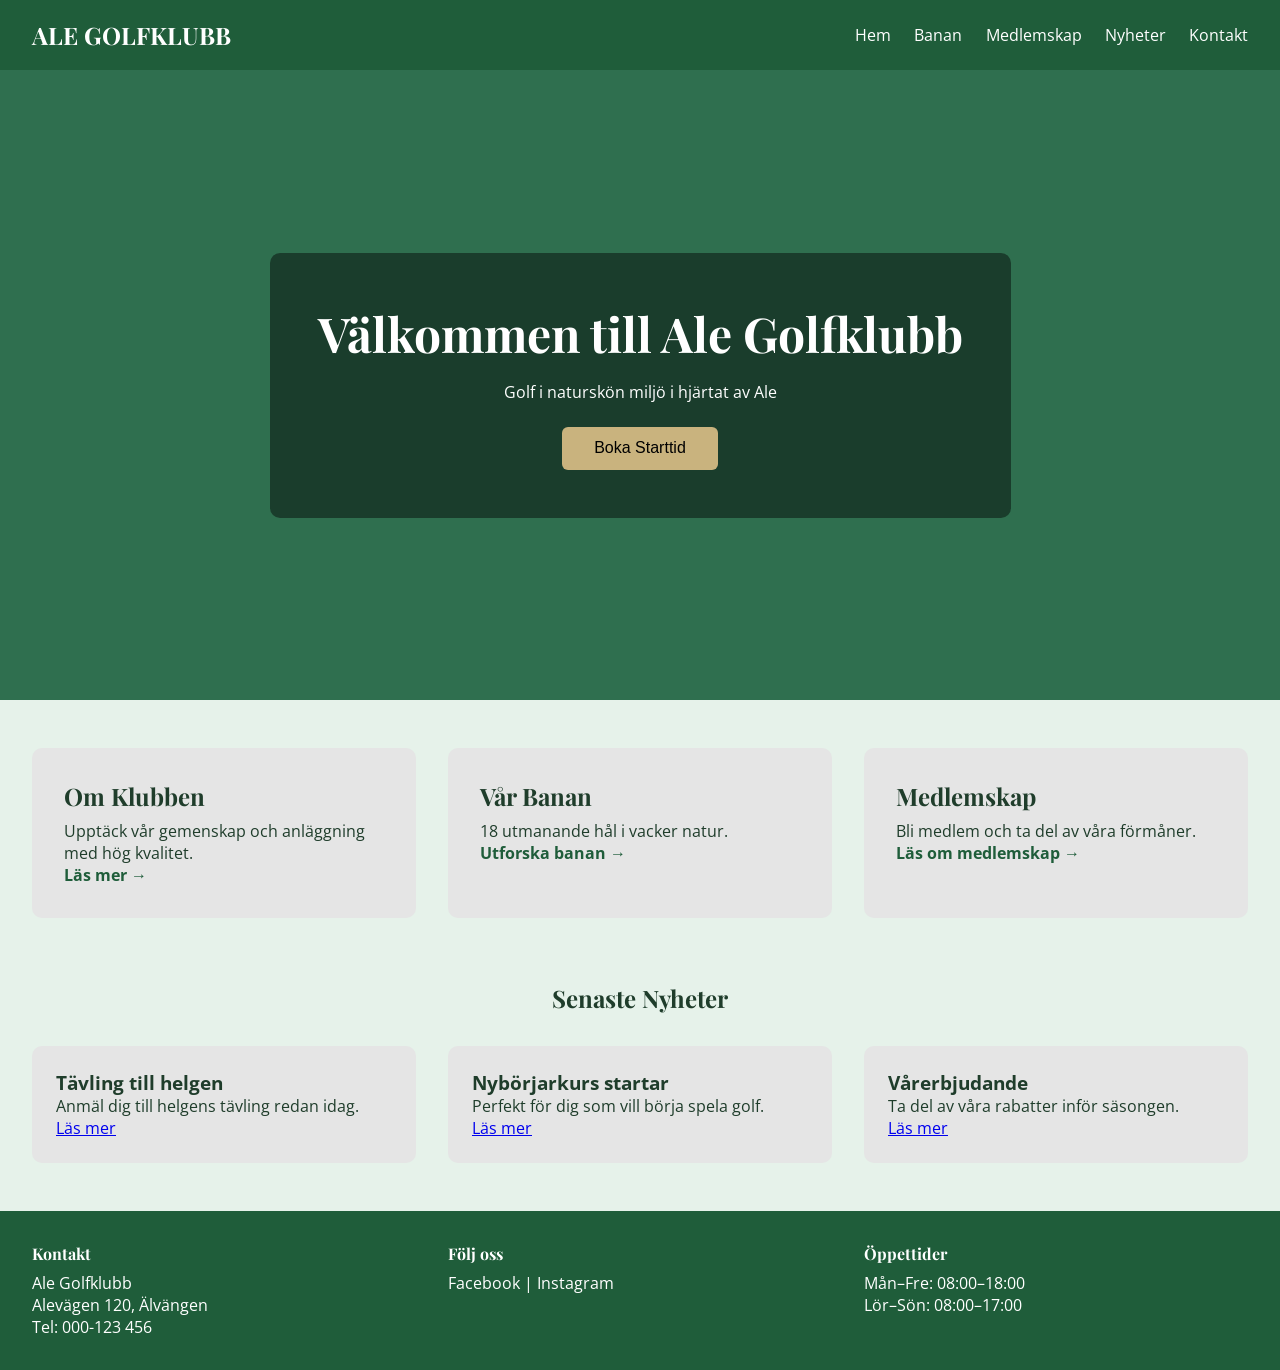
==== index.html @ 71bb1eba "februari 23" ====
<!DOCTYPE html>
<html lang="sv">
<head>
  <meta charset="UTF-8">
  <meta name="viewport" content="width=device-width, initial-scale=1.0">
  <title>Ale Golfklubb</title>

  <link href="https://fonts.googleapis.com/css2?family=Playfair+Display:wght@500;700&family=Open+Sans&display=swap" rel="stylesheet">
  <link rel="stylesheet" href="css/style.css">
</head>
<body>

<header class="header">
  <div class="logo">ALE GOLFKLUBB</div>
  <nav class="nav">
    <a href="#">Hem</a>
    <a href="#">Banan</a>
    <a href="#">Medlemskap</a>
    <a href="#">Nyheter</a>
    <a href="#">Kontakt</a>
  </nav>
</header>

<section class="hero">
  <div class="hero-content">
    <h1>Välkommen till Ale Golfklubb</h1>
    <p>Golf i naturskön miljö i hjärtat av Ale</p>
    <button>Boka Starttid</button>
  </div>
</section>

<main>

  <section class="info-cards">
    <article class="card image-placeholder">
      <h2>Om Klubben</h2>
      <p>Upptäck vår gemenskap och anläggning med hög kvalitet.</p>
      <a href="#">Läs mer →</a>
    </article>

    <article class="card image-placeholder">
      <h2>Vår Banan</h2>
      <p>18 utmanande hål i vacker natur.</p>
      <a href="#">Utforska banan →</a>
    </article>

    <article class="card image-placeholder">
      <h2>Medlemskap</h2>
      <p>Bli medlem och ta del av våra förmåner.</p>
      <a href="#">Läs om medlemskap →</a>
    </article>
  </section>

  <section class="news">
    <h2>Senaste Nyheter</h2>

    <div class="news-grid">
      <article class="news-card image-placeholder">
        <h3>Tävling till helgen</h3>
        <p>Anmäl dig till helgens tävling redan idag.</p>
        <a href="#">Läs mer</a>
      </article>

      <article class="news-card image-placeholder">
        <h3>Nybörjarkurs startar</h3>
        <p>Perfekt för dig som vill börja spela golf.</p>
        <a href="#">Läs mer</a>
      </article>

      <article class="news-card image-placeholder">
        <h3>Vårerbjudande</h3>
        <p>Ta del av våra rabatter inför säsongen.</p>
        <a href="#">Läs mer</a>
      </article>
    </div>
  </section>

</main>

<footer class="footer">
  <div>
    <h4>Kontakt</h4>
    <p>Ale Golfklubb</p>
    <p>Alevägen 120, Älvängen</p>
    <p>Tel: 000-123 456</p>
  </div>

  <div>
    <h4>Följ oss</h4>
    <p>Facebook | Instagram</p>
  </div>

  <div>
    <h4>Öppettider</h4>
    <p>Mån–Fre: 08:00–18:00</p>
    <p>Lör–Sön: 08:00–17:00</p>
  </div>
</footer>

</body>
</html>
---- css/style.css ----
* {
  box-sizing: border-box;
  margin: 0;
  padding: 0;
}

body {
  font-family: 'Open Sans', sans-serif;
  background-color: #e6f2ea;
  color: #1f3d2b;
}

.header {
  background-color: #1f5d3a;
  color: white;
  padding: 1.2rem 2rem;
  display: flex;
  justify-content: space-between;
  align-items: center;
}

.logo {
  font-family: 'Playfair Display', serif;
  font-size: 1.5rem;
  font-weight: 700;
}

.nav a {
  color: white;
  margin-left: 1.2rem;
  text-decoration: none;
}

.nav a:hover {
  color: #c9b37e;
}

.hero {
  background-color: #2f6f4f;
  height: 70vh;
  display: flex;
  align-items: center;
  justify-content: center;
  text-align: center;
}

.hero-content {
  background-color: rgba(0,0,0,0.45);
  padding: 3rem;
  border-radius: 10px;
  color: white;
}

.hero h1 {
  font-family: 'Playfair Display', serif;
  font-size: 3rem;
  margin-bottom: 1rem;
}

.hero button {
  margin-top: 1.5rem;
  padding: 0.8rem 2rem;
  background-color: #c9b37e;
  border: none;
  border-radius: 6px;
  font-size: 1rem;
  cursor: pointer;
}

.hero button:hover {
  background-color: #b39e63;
}

main {
  padding: 3rem 2rem;
}

.info-cards {
  display: grid;
  grid-template-columns: repeat(auto-fit, minmax(250px, 1fr));
  gap: 2rem;
  margin-bottom: 4rem;
}

.card {
  background-color: white;
  padding: 2rem;
  border-radius: 10px;
}

.card h2 {
  font-family: 'Playfair Display', serif;
  margin-bottom: 0.5rem;
}

.card a {
  color: #1f5d3a;
  text-decoration: none;
  font-weight: bold;
}

.news h2 {
  text-align: center;
  font-family: 'Playfair Display', serif;
  margin-bottom: 2rem;
}

.news-grid {
  display: grid;
  grid-template-columns: repeat(auto-fit, minmax(250px, 1fr));
  gap: 2rem;
}

.news-card {
  background-color: white;
  padding: 1.5rem;
  border-radius: 10px;
}

.image-placeholder {
  background-image: linear-gradient(
    rgba(0,0,0,0.1),
    rgba(0,0,0,0.1)
  );
}

.footer {
  background-color: #1f5d3a;
  color: white;
  display: grid;
  grid-template-columns: repeat(auto-fit, minmax(200px, 1fr));
  padding: 2rem;
  gap: 2rem;
}

.footer h4 {
  margin-bottom: 0.5rem;
  font-family: 'Playfair Display', serif;
}
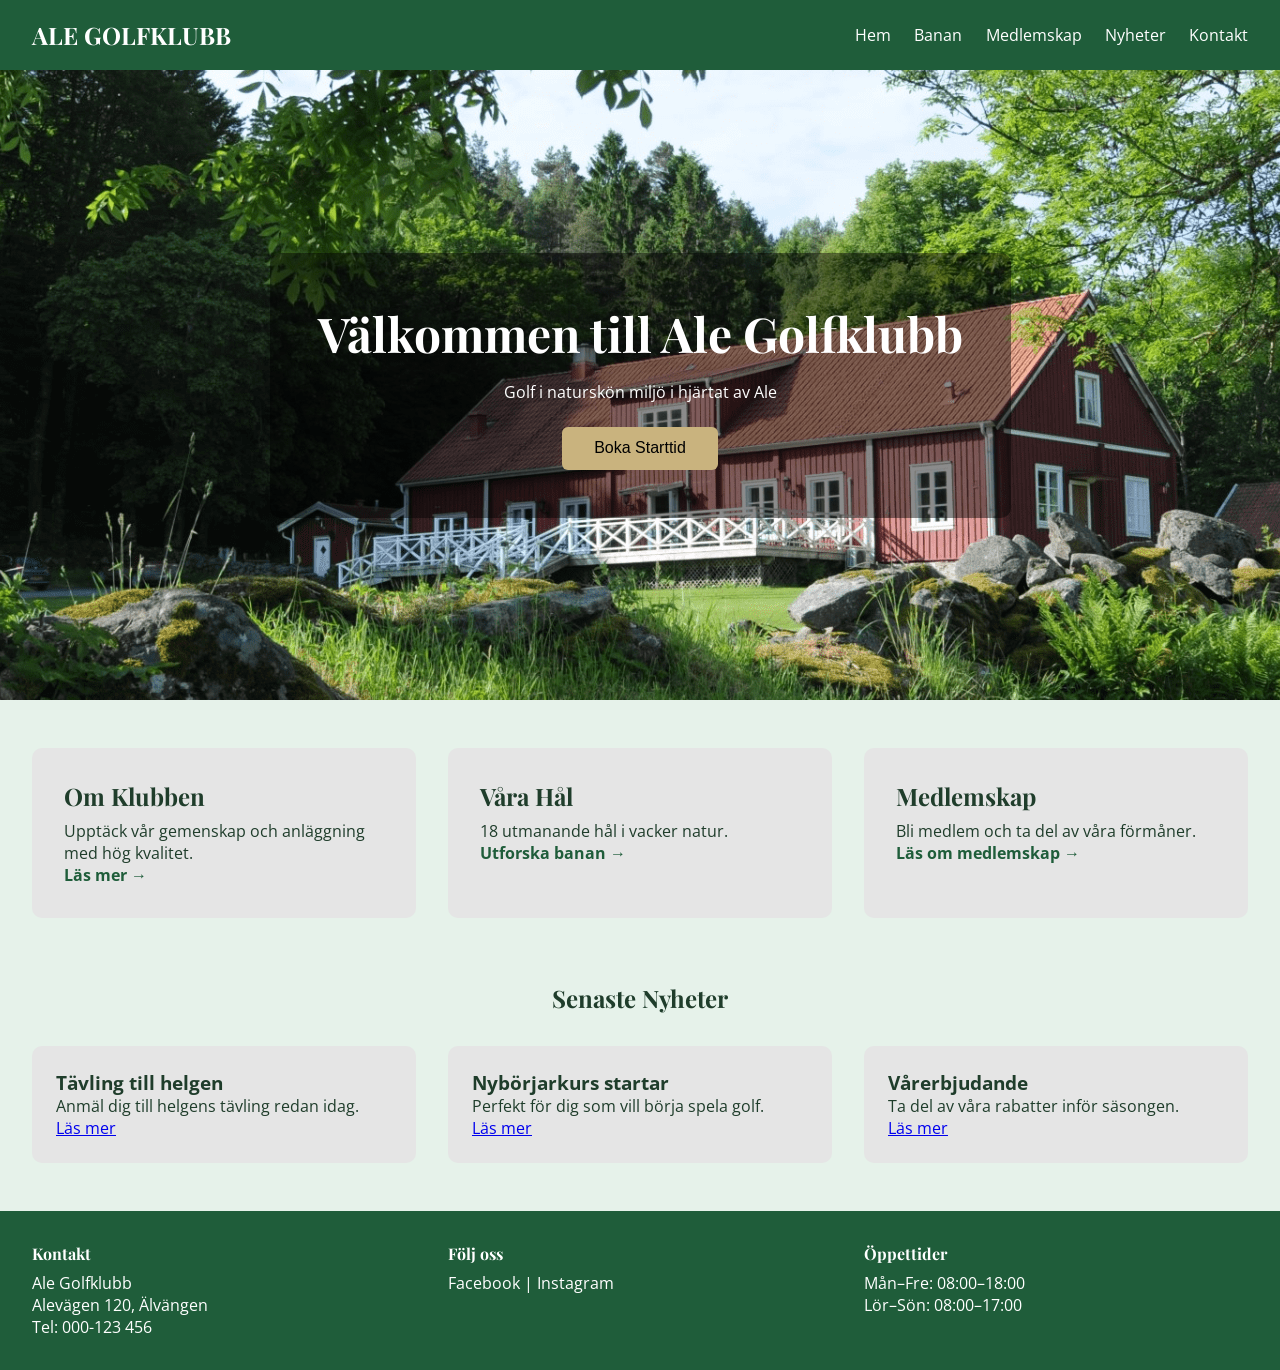
==== commit 76e05c88: "vecka 10 hej emil" ====
--- a/index.html
+++ b/index.html
@@ -39,7 +39,7 @@
     </article>
 
     <article class="card image-placeholder">
-      <h2>Vår Banan</h2>
+      <h2>Våra Hål</h2>
       <p>18 utmanande hål i vacker natur.</p>
       <a href="#">Utforska banan →</a>
     </article>
--- a/css/style.css
+++ b/css/style.css
@@ -36,6 +36,8 @@
 }
 
 .hero {
+  background-image: url("/img/banner-img1.png");
+  background-position: center;
   background-color: #2f6f4f;
   height: 70vh;
   display: flex;
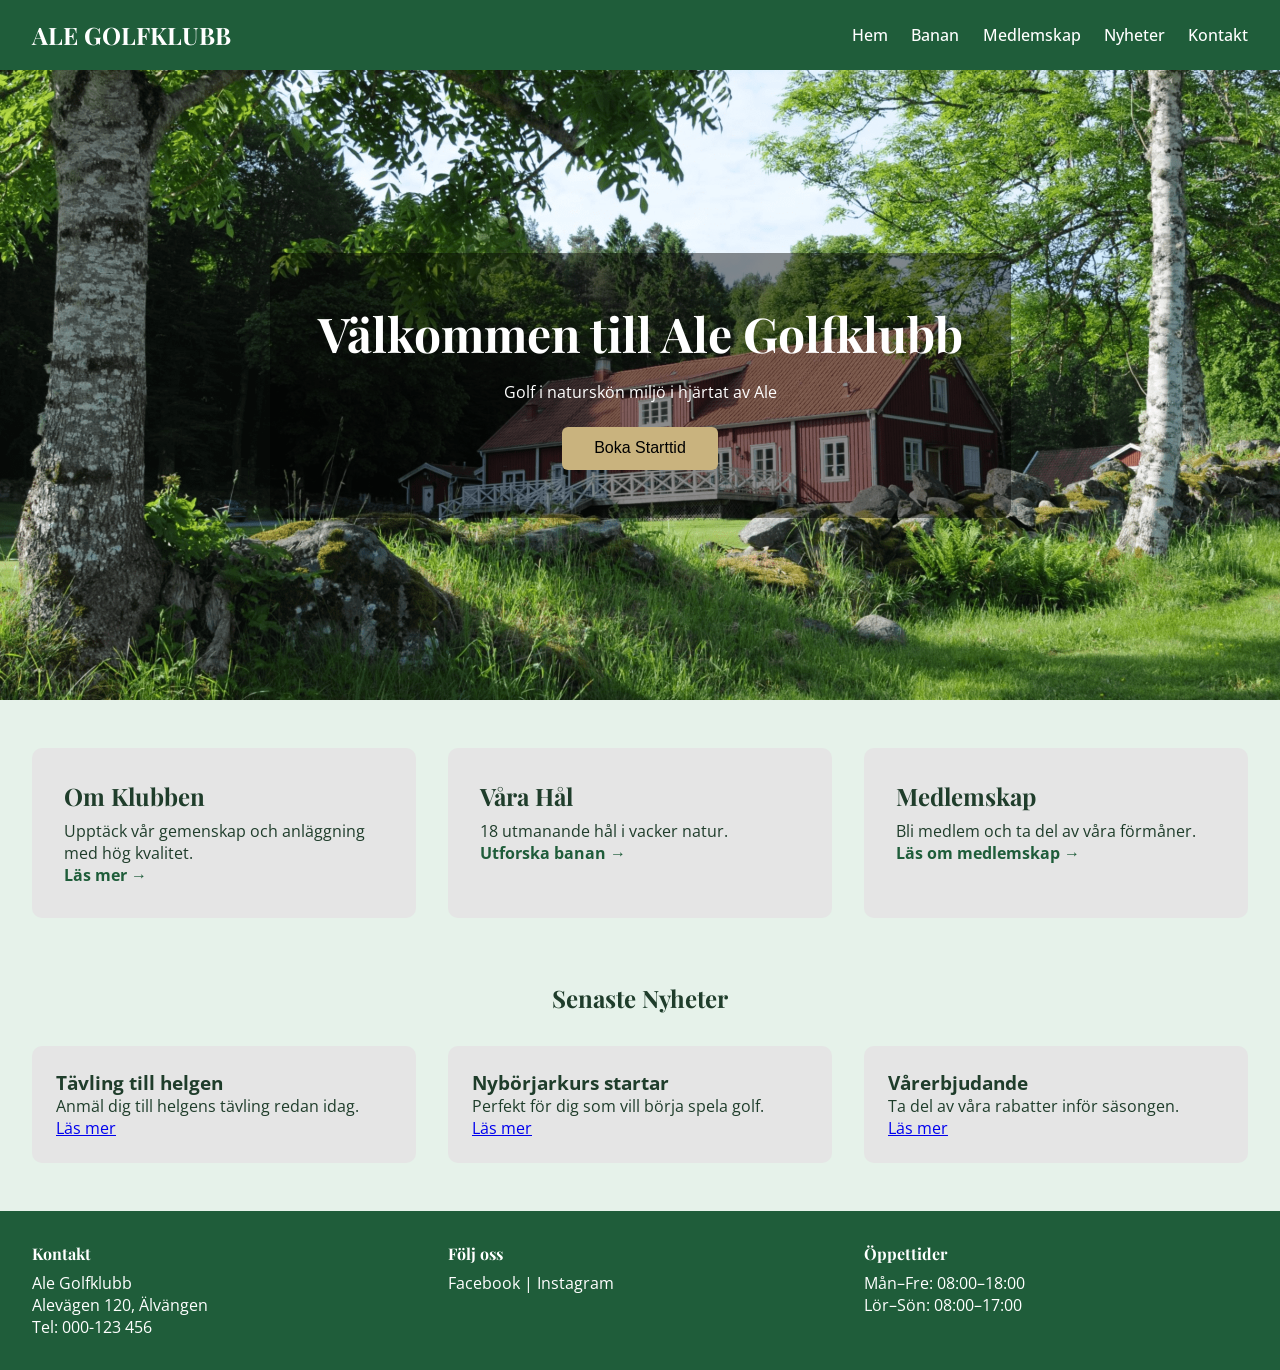
==== commit 260f6d26: "mars 16" ====
--- a/index.html
+++ b/index.html
@@ -15,7 +15,7 @@
   <nav class="nav">
     <a href="#">Hem</a>
     <a href="#">Banan</a>
-    <a href="#">Medlemskap</a>
+    <a href="medlemskap.html">Medlemskap</a>
     <a href="#">Nyheter</a>
     <a href="#">Kontakt</a>
   </nav>
--- a/css/style.css
+++ b/css/style.css
@@ -1,141 +1,300 @@
-* {
-  box-sizing: border-box;
-  margin: 0;
-  padding: 0;
-}
+/* ======================================================
+   INDEX.HTML STYLING
+   ====================================================== */
 
-body {
-  font-family: 'Open Sans', sans-serif;
-  background-color: #e6f2ea;
-  color: #1f3d2b;
-}
-
-.header {
-  background-color: #1f5d3a;
-  color: white;
-  padding: 1.2rem 2rem;
-  display: flex;
-  justify-content: space-between;
-  align-items: center;
-}
-
-.logo {
-  font-family: 'Playfair Display', serif;
-  font-size: 1.5rem;
-  font-weight: 700;
-}
-
-.nav a {
-  color: white;
-  margin-left: 1.2rem;
-  text-decoration: none;
-}
-
-.nav a:hover {
-  color: #c9b37e;
-}
-
-.hero {
-  background-image: url("/img/banner-img1.png");
-  background-position: center;
-  background-color: #2f6f4f;
-  height: 70vh;
-  display: flex;
-  align-items: center;
-  justify-content: center;
-  text-align: center;
-}
-
-.hero-content {
-  background-color: rgba(0,0,0,0.45);
-  padding: 3rem;
-  border-radius: 10px;
-  color: white;
-}
-
-.hero h1 {
-  font-family: 'Playfair Display', serif;
-  font-size: 3rem;
-  margin-bottom: 1rem;
-}
-
-.hero button {
-  margin-top: 1.5rem;
-  padding: 0.8rem 2rem;
-  background-color: #c9b37e;
-  border: none;
-  border-radius: 6px;
-  font-size: 1rem;
-  cursor: pointer;
-}
-
-.hero button:hover {
-  background-color: #b39e63;
-}
-
-main {
-  padding: 3rem 2rem;
-}
-
-.info-cards {
-  display: grid;
-  grid-template-columns: repeat(auto-fit, minmax(250px, 1fr));
-  gap: 2rem;
-  margin-bottom: 4rem;
-}
-
-.card {
-  background-color: white;
-  padding: 2rem;
-  border-radius: 10px;
-}
-
-.card h2 {
-  font-family: 'Playfair Display', serif;
-  margin-bottom: 0.5rem;
-}
-
-.card a {
-  color: #1f5d3a;
-  text-decoration: none;
-  font-weight: bold;
-}
-
-.news h2 {
-  text-align: center;
-  font-family: 'Playfair Display', serif;
-  margin-bottom: 2rem;
-}
-
-.news-grid {
-  display: grid;
-  grid-template-columns: repeat(auto-fit, minmax(250px, 1fr));
-  gap: 2rem;
-}
-
-.news-card {
-  background-color: white;
-  padding: 1.5rem;
-  border-radius: 10px;
-}
-
-.image-placeholder {
-  background-image: linear-gradient(
-    rgba(0,0,0,0.1),
-    rgba(0,0,0,0.1)
-  );
-}
-
-.footer {
-  background-color: #1f5d3a;
-  color: white;
-  display: grid;
-  grid-template-columns: repeat(auto-fit, minmax(200px, 1fr));
-  padding: 2rem;
-  gap: 2rem;
-}
-
-.footer h4 {
-  margin-bottom: 0.5rem;
-  font-family: 'Playfair Display', serif;
-}+   * {
+    box-sizing: border-box;
+    margin: 0;
+    padding: 0;
+  }
+  
+  body {
+    font-family: 'Open Sans', sans-serif;
+    background-color: #e6f2ea;
+    color: #1f3d2b;
+  }
+  
+  /* HEADER & NAV */
+  .header {
+    background-color: #1f5d3a;
+    color: white;
+    padding: 1.2rem 2rem;
+    display: flex;
+    justify-content: space-between;
+    align-items: center;
+  }
+  
+  .logo {
+    font-family: 'Playfair Display', serif;
+    font-size: 1.5rem;
+    font-weight: 700;
+  }
+  
+  .nav a {
+    color: white;
+    margin-left: 1.2rem;
+    text-decoration: none;
+    font-weight: 500;
+  }
+  
+  .nav a:hover {
+    color: #c9b37e;
+  }
+  
+  /* HERO */
+  .hero {
+    background-image: url("/img/banner-img1.png");
+    background-position: center;
+    background-size: cover;
+    background-color: #2f6f4f;
+    height: 70vh;
+    display: flex;
+    align-items: center;
+    justify-content: center;
+    text-align: center;
+  }
+  
+  .hero-content {
+    background-color: rgba(0,0,0,0.45);
+    padding: 3rem;
+    border-radius: 10px;
+    color: white;
+  }
+  
+  .hero-content h1 {
+    font-family: 'Playfair Display', serif;
+    font-size: 3rem;
+    margin-bottom: 1rem;
+  }
+  
+  .hero-content button {
+    margin-top: 1.5rem;
+    padding: 0.8rem 2rem;
+    background-color: #c9b37e;
+    border: none;
+    border-radius: 6px;
+    font-size: 1rem;
+    cursor: pointer;
+  }
+  
+  .hero-content button:hover {
+    background-color: #b39e63;
+  }
+  
+  /* MAIN CONTENT */
+  main {
+    padding: 3rem 2rem;
+  }
+  
+  .info-cards {
+    display: grid;
+    grid-template-columns: repeat(auto-fit, minmax(250px, 1fr));
+    gap: 2rem;
+    margin-bottom: 4rem;
+  }
+  
+  .card {
+    background-color: white;
+    padding: 2rem;
+    border-radius: 10px;
+  }
+  
+  .card h2 {
+    font-family: 'Playfair Display', serif;
+    margin-bottom: 0.5rem;
+  }
+  
+  .card a {
+    color: #1f5d3a;
+    text-decoration: none;
+    font-weight: bold;
+  }
+  
+  /* NEWS */
+  .news h2 {
+    text-align: center;
+    font-family: 'Playfair Display', serif;
+    margin-bottom: 2rem;
+  }
+  
+  .news-grid {
+    display: grid;
+    grid-template-columns: repeat(auto-fit, minmax(250px, 1fr));
+    gap: 2rem;
+  }
+  
+  .news-card {
+    background-color: white;
+    padding: 1.5rem;
+    border-radius: 10px;
+  }
+  
+  .image-placeholder {
+    background-image: linear-gradient(
+      rgba(0,0,0,0.1),
+      rgba(0,0,0,0.1)
+    );
+  }
+  
+  /* FOOTER */
+  .footer {
+    background-color: #1f5d3a;
+    color: white;
+    display: grid;
+    grid-template-columns: repeat(auto-fit, minmax(200px, 1fr));
+    padding: 2rem;
+    gap: 2rem;
+  }
+  
+  .footer h4 {
+    margin-bottom: 0.5rem;
+    font-family: 'Playfair Display', serif;
+  }
+  
+  /* ======================================================
+     MEDLEMSKAP.HTML STYLING
+     ====================================================== */
+  
+  /* Hero på medlemskap */
+  .membership-hero {
+    background-image: url("/img/banner-img1.png");
+    background-position: center;
+    background-size: cover;
+    background-color: #2f6f4f;
+    height: 60vh;
+    display: flex;
+    align-items: center;
+    justify-content: center;
+    text-align: center;
+  }
+  
+  .membership-hero .hero-text {
+    background-color: rgba(0,0,0,0.45);
+    padding: 2rem;
+    border-radius: 10px;
+    max-width: 600px;
+    margin: auto;
+    color: white;
+  }
+  
+  .membership-hero h1 {
+    font-family: 'Playfair Display', serif;
+    font-size: 2.5rem;
+  }
+  
+  .membership-hero button {
+    margin-top: 1rem;
+    padding: 0.8rem 2rem;
+    background-color: #c9b37e;
+    border: none;
+    border-radius: 6px;
+    cursor: pointer;
+  }
+  
+  .membership-hero button:hover {
+    background-color: #b39e63;
+  }
+  
+  /* Membership cards */
+  .membership-main {
+    display: grid;
+    grid-template-columns: repeat(auto-fit, minmax(250px, 1fr));
+    gap: 2rem;
+    padding: 3rem 2rem;
+  }
+  
+  .membership-main .card img {
+    width: 100%;
+    border-radius: 8px;
+    margin-bottom: 1rem;
+  }
+  
+  .membership-main .card h2 {
+    margin-bottom: 0.5rem;
+  }
+  
+  .membership-main .card .price {
+    font-weight: bold;
+    color: #1f5d3a;
+    margin: 1rem 0;
+  }
+  
+  .membership-main .card button {
+    margin-top: 1rem;
+    padding: 0.7rem 1.5rem;
+    background-color: #1f5d3a;
+    color: white;
+    border: none;
+    border-radius: 6px;
+    cursor: pointer;
+  }
+  
+  .membership-main .card button:hover {
+    background-color: #2f6f4f;
+  }
+  
+  /* Benefits section */
+  .membership-benefits {
+    display: grid;
+    grid-template-columns: repeat(auto-fit, minmax(220px,1fr));
+    gap: 2rem;
+    padding: 3rem 2rem;
+    text-align: center;
+  }
+  
+  .membership-benefits .benefit {
+    background-color: white;
+    padding: 2rem;
+    border-radius: 10px;
+  }
+  
+  .membership-benefits h3 {
+    font-family: 'Playfair Display', serif;
+    margin-bottom: 0.5rem;
+  }
+  
+  /* CTA section */
+  .membership-cta {
+    text-align: center;
+    padding: 3rem 2rem;
+    background-color: #2f6f4f;
+    color: white;
+  }
+  
+  .membership-cta h2 {
+    font-family: 'Playfair Display', serif;
+    margin-bottom: 1rem;
+  }
+  
+  .membership-cta button {
+    margin-top: 1rem;
+    padding: 0.8rem 2rem;
+    background-color: #c9b37e;
+    border: none;
+    border-radius: 6px;
+    cursor: pointer;
+  }
+  
+  .membership-cta button:hover {
+    background-color: #b39e63;
+  }
+  
+  /* ======================================================
+     RESPONSIV DESIGN
+     ====================================================== */
+  
+  @media (max-width:768px) {
+    nav {
+      flex-direction: column;
+      gap: 10px;
+    }
+  
+    main, .membership-main {
+      flex-direction: column;
+      align-items: center;
+    }
+  
+    .card {
+      width: 90%;
+    }
+  }
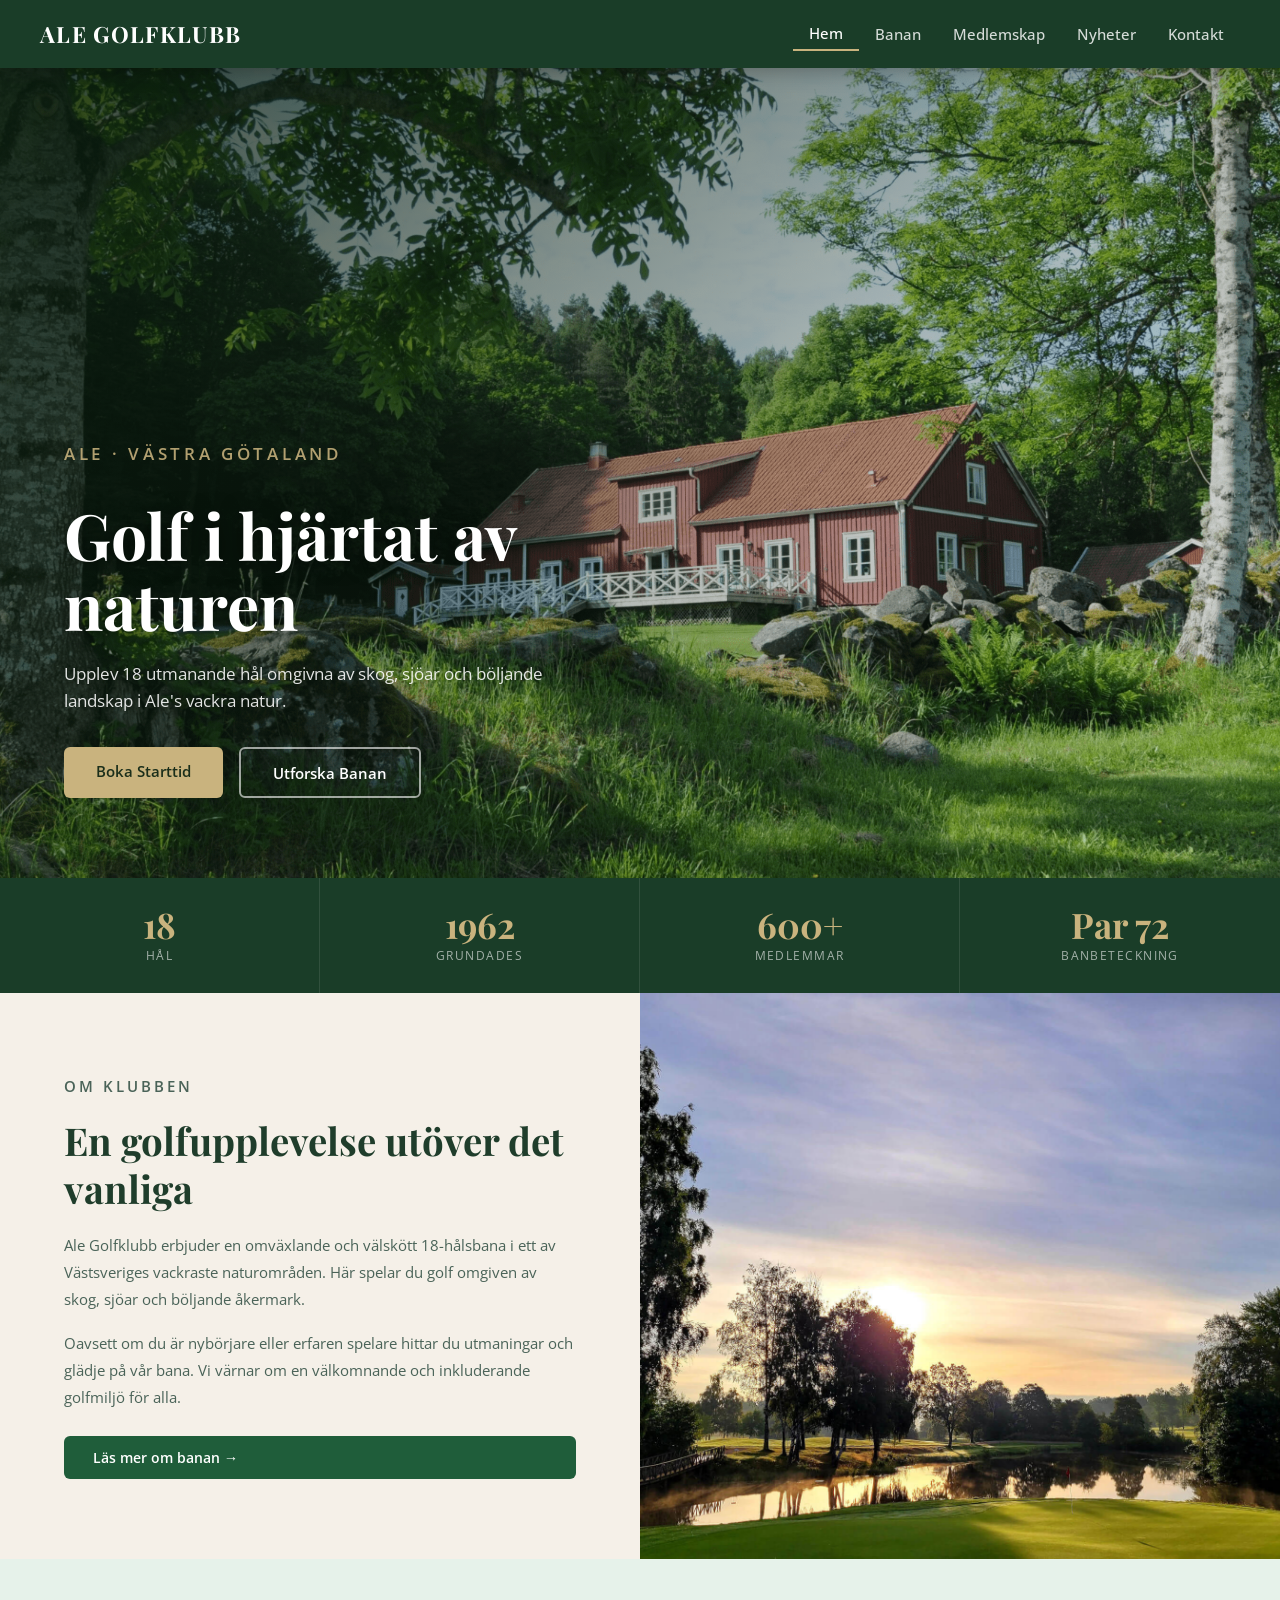
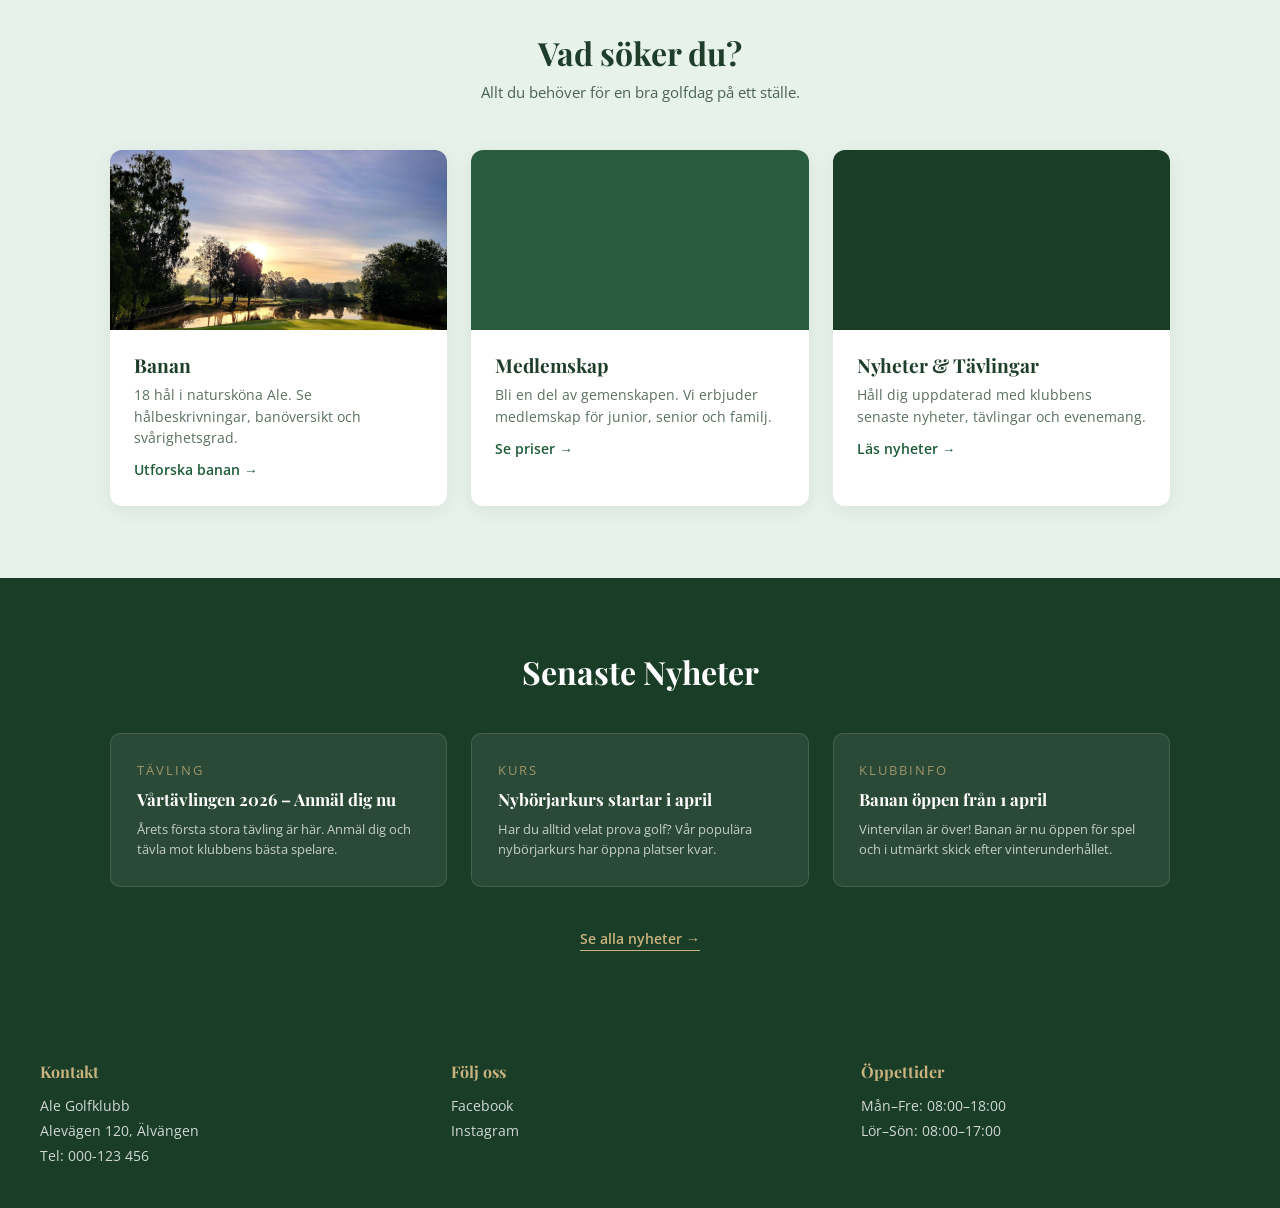
==== commit 4f6b2d61: "mmm" ====
--- a/index.html
+++ b/index.html
@@ -4,96 +4,146 @@
   <meta charset="UTF-8">
   <meta name="viewport" content="width=device-width, initial-scale=1.0">
   <title>Ale Golfklubb</title>
-
-  <link href="https://fonts.googleapis.com/css2?family=Playfair+Display:wght@500;700&family=Open+Sans&display=swap" rel="stylesheet">
+  <link href="https://fonts.googleapis.com/css2?family=Playfair+Display:ital,wght@0,400;0,700;1,400&family=Open+Sans:wght@400;500;600&display=swap" rel="stylesheet">
   <link rel="stylesheet" href="css/style.css">
 </head>
 <body>
 
+<!-- HEADER -->
 <header class="header">
   <div class="logo">ALE GOLFKLUBB</div>
   <nav class="nav">
-    <a href="#">Hem</a>
-    <a href="#">Banan</a>
+    <a href="index.html" class="active">Hem</a>
+    <a href="banor.html">Banan</a>
     <a href="medlemskap.html">Medlemskap</a>
-    <a href="#">Nyheter</a>
+    <a href="nyheter.html">Nyheter</a>
     <a href="#">Kontakt</a>
   </nav>
 </header>
 
-<section class="hero">
-  <div class="hero-content">
-    <h1>Välkommen till Ale Golfklubb</h1>
-    <p>Golf i naturskön miljö i hjärtat av Ale</p>
-    <button>Boka Starttid</button>
+<!-- HERO — bottom-left aligned, diagonal gradient -->
+<section class="home-hero">
+  <div class="home-hero-content">
+    <p class="home-hero-eyebrow">Ale · Västra Götaland</p>
+    <h1>Golf i hjärtat av naturen</h1>
+    <p>Upplev 18 utmanande hål omgivna av skog, sjöar och böljande landskap i Ale's vackra natur.</p>
+    <div class="home-hero-btns">
+      <a href="#" class="btn-primary">Boka Starttid</a>
+      <a href="banor.html" class="btn-outline">Utforska Banan</a>
+    </div>
   </div>
 </section>
 
-<main>
+<!-- STATS BAR -->
+<div class="home-stats">
+  <div class="stat-item">
+    <div class="stat-number">18</div>
+    <div class="stat-label">Hål</div>
+  </div>
+  <div class="stat-item">
+    <div class="stat-number">1962</div>
+    <div class="stat-label">Grundades</div>
+  </div>
+  <div class="stat-item">
+    <div class="stat-number">600+</div>
+    <div class="stat-label">Medlemmar</div>
+  </div>
+  <div class="stat-item">
+    <div class="stat-number">Par 72</div>
+    <div class="stat-label">Banbeteckning</div>
+  </div>
+</div>
 
-  <section class="info-cards">
-    <article class="card image-placeholder">
-      <h2>Om Klubben</h2>
-      <p>Upptäck vår gemenskap och anläggning med hög kvalitet.</p>
-      <a href="#">Läs mer →</a>
-    </article>
+<!-- INTRO SPLIT — text left, image right -->
+<section class="home-intro">
+  <div class="home-intro-text">
+    <p class="section-eyebrow">Om Klubben</p>
+    <h2>En golfupplevelse utöver det vanliga</h2>
+    <p>Ale Golfklubb erbjuder en omväxlande och välskött 18-hålsbana i ett av Västsveriges vackraste naturområden. Här spelar du golf omgiven av skog, sjöar och böljande åkermark.</p>
+    <p>Oavsett om du är nybörjare eller erfaren spelare hittar du utmaningar och glädje på vår bana. Vi värnar om en välkomnande och inkluderande golfmiljö för alla.</p>
+    <a href="banor.html" class="btn-green">Läs mer om banan →</a>
+  </div>
+  <div class="home-intro-image"></div>
+</section>
 
-    <article class="card image-placeholder">
-      <h2>Våra Hål</h2>
-      <p>18 utmanande hål i vacker natur.</p>
-      <a href="#">Utforska banan →</a>
-    </article>
+<!-- QUICK LINKS -->
+<section class="home-quicklinks">
+  <h2>Vad söker du?</h2>
+  <p class="section-sub">Allt du behöver för en bra golfdag på ett ställe.</p>
 
-    <article class="card image-placeholder">
-      <h2>Medlemskap</h2>
-      <p>Bli medlem och ta del av våra förmåner.</p>
-      <a href="#">Läs om medlemskap →</a>
-    </article>
-  </section>
+  <div class="quicklinks-grid">
+    <a href="banor.html" class="quicklink-card">
+      <div class="quicklink-img" style="background-image: url('/img/Lysegardens_GK_1.jpg');"></div>
+      <div class="quicklink-body">
+        <h3>Banan</h3>
+        <p>18 hål i natursköna Ale. Se hålbeskrivningar, banöversikt och svårighetsgrad.</p>
+        <span class="quicklink-arrow">Utforska banan →</span>
+      </div>
+    </a>
 
-  <section class="news">
-    <h2>Senaste Nyheter</h2>
+    <a href="medlemskap.html" class="quicklink-card">
+      <div class="quicklink-img" style="background-color: #2a5c3f;"></div>
+      <div class="quicklink-body">
+        <h3>Medlemskap</h3>
+        <p>Bli en del av gemenskapen. Vi erbjuder medlemskap för junior, senior och familj.</p>
+        <span class="quicklink-arrow">Se priser →</span>
+      </div>
+    </a>
 
-    <div class="news-grid">
-      <article class="news-card image-placeholder">
-        <h3>Tävling till helgen</h3>
-        <p>Anmäl dig till helgens tävling redan idag.</p>
-        <a href="#">Läs mer</a>
-      </article>
+    <a href="nyheter.html" class="quicklink-card">
+      <div class="quicklink-img" style="background-color: #1a3d28;"></div>
+      <div class="quicklink-body">
+        <h3>Nyheter & Tävlingar</h3>
+        <p>Håll dig uppdaterad med klubbens senaste nyheter, tävlingar och evenemang.</p>
+        <span class="quicklink-arrow">Läs nyheter →</span>
+      </div>
+    </a>
+  </div>
+</section>
 
-      <article class="news-card image-placeholder">
-        <h3>Nybörjarkurs startar</h3>
-        <p>Perfekt för dig som vill börja spela golf.</p>
-        <a href="#">Läs mer</a>
-      </article>
+<!-- NEWS STRIP -->
+<section class="home-news-strip">
+  <h2>Senaste Nyheter</h2>
 
-      <article class="news-card image-placeholder">
-        <h3>Vårerbjudande</h3>
-        <p>Ta del av våra rabatter inför säsongen.</p>
-        <a href="#">Läs mer</a>
-      </article>
+  <div class="news-strip-grid">
+    <div class="news-strip-card">
+      <p class="news-strip-tag">Tävling</p>
+      <h3>Vårtävlingen 2026 – Anmäl dig nu</h3>
+      <p>Årets första stora tävling är här. Anmäl dig och tävla mot klubbens bästa spelare.</p>
     </div>
-  </section>
+    <div class="news-strip-card">
+      <p class="news-strip-tag">Kurs</p>
+      <h3>Nybörjarkurs startar i april</h3>
+      <p>Har du alltid velat prova golf? Vår populära nybörjarkurs har öppna platser kvar.</p>
+    </div>
+    <div class="news-strip-card">
+      <p class="news-strip-tag">Klubbinfo</p>
+      <h3>Banan öppen från 1 april</h3>
+      <p>Vintervilan är över! Banan är nu öppen för spel och i utmärkt skick efter vinterunderhållet.</p>
+    </div>
+  </div>
 
-</main>
+  <div class="center-link">
+    <a href="nyheter.html">Se alla nyheter →</a>
+  </div>
+</section>
 
+<!-- FOOTER -->
 <footer class="footer">
   <div>
     <h4>Kontakt</h4>
-    <p>Ale Golfklubb</p>
-    <p>Alevägen 120, Älvängen</p>
-    <p>Tel: 000-123 456</p>
+    <p>Ale Golfklubb<br>
+       Alevägen 120, Älvängen<br>
+       Tel: 000-123 456</p>
   </div>
-
   <div>
     <h4>Följ oss</h4>
-    <p>Facebook | Instagram</p>
+    <p>Facebook<br>Instagram</p>
   </div>
-
   <div>
     <h4>Öppettider</h4>
-    <p>Mån–Fre: 08:00–18:00</p>
-    <p>Lör–Sön: 08:00–17:00</p>
+    <p>Mån–Fre: 08:00–18:00<br>
+       Lör–Sön: 08:00–17:00</p>
   </div>
 </footer>
 
--- a/css/style.css
+++ b/css/style.css
@@ -1,300 +1,1253 @@
-/* ======================================================
-   INDEX.HTML STYLING
-   ====================================================== */
+/* ============================================================
+   GLOBALT / DELADE STILAR
+   ============================================================ */
 
-   * {
-    box-sizing: border-box;
-    margin: 0;
-    padding: 0;
-  }
-  
-  body {
-    font-family: 'Open Sans', sans-serif;
-    background-color: #e6f2ea;
-    color: #1f3d2b;
-  }
-  
-  /* HEADER & NAV */
-  .header {
-    background-color: #1f5d3a;
-    color: white;
-    padding: 1.2rem 2rem;
-    display: flex;
-    justify-content: space-between;
-    align-items: center;
-  }
-  
-  .logo {
-    font-family: 'Playfair Display', serif;
-    font-size: 1.5rem;
-    font-weight: 700;
-  }
-  
-  .nav a {
-    color: white;
-    margin-left: 1.2rem;
-    text-decoration: none;
-    font-weight: 500;
-  }
-  
-  .nav a:hover {
-    color: #c9b37e;
-  }
-  
-  /* HERO */
-  .hero {
-    background-image: url("/img/banner-img1.png");
-    background-position: center;
-    background-size: cover;
-    background-color: #2f6f4f;
-    height: 70vh;
-    display: flex;
-    align-items: center;
-    justify-content: center;
-    text-align: center;
-  }
-  
-  .hero-content {
-    background-color: rgba(0,0,0,0.45);
-    padding: 3rem;
-    border-radius: 10px;
-    color: white;
-  }
-  
-  .hero-content h1 {
-    font-family: 'Playfair Display', serif;
-    font-size: 3rem;
-    margin-bottom: 1rem;
-  }
-  
-  .hero-content button {
-    margin-top: 1.5rem;
-    padding: 0.8rem 2rem;
-    background-color: #c9b37e;
-    border: none;
-    border-radius: 6px;
-    font-size: 1rem;
-    cursor: pointer;
-  }
-  
-  .hero-content button:hover {
-    background-color: #b39e63;
-  }
-  
-  /* MAIN CONTENT */
-  main {
-    padding: 3rem 2rem;
-  }
-  
-  .info-cards {
-    display: grid;
-    grid-template-columns: repeat(auto-fit, minmax(250px, 1fr));
-    gap: 2rem;
-    margin-bottom: 4rem;
-  }
-  
-  .card {
-    background-color: white;
-    padding: 2rem;
-    border-radius: 10px;
-  }
-  
-  .card h2 {
-    font-family: 'Playfair Display', serif;
-    margin-bottom: 0.5rem;
-  }
-  
-  .card a {
-    color: #1f5d3a;
-    text-decoration: none;
-    font-weight: bold;
-  }
-  
-  /* NEWS */
-  .news h2 {
-    text-align: center;
-    font-family: 'Playfair Display', serif;
-    margin-bottom: 2rem;
-  }
-  
-  .news-grid {
-    display: grid;
-    grid-template-columns: repeat(auto-fit, minmax(250px, 1fr));
-    gap: 2rem;
-  }
-  
-  .news-card {
-    background-color: white;
-    padding: 1.5rem;
-    border-radius: 10px;
-  }
-  
-  .image-placeholder {
-    background-image: linear-gradient(
-      rgba(0,0,0,0.1),
-      rgba(0,0,0,0.1)
-    );
-  }
-  
-  /* FOOTER */
-  .footer {
-    background-color: #1f5d3a;
-    color: white;
-    display: grid;
-    grid-template-columns: repeat(auto-fit, minmax(200px, 1fr));
-    padding: 2rem;
-    gap: 2rem;
-  }
-  
-  .footer h4 {
-    margin-bottom: 0.5rem;
-    font-family: 'Playfair Display', serif;
-  }
-  
-  /* ======================================================
-     MEDLEMSKAP.HTML STYLING
-     ====================================================== */
-  
-  /* Hero på medlemskap */
-  .membership-hero {
-    background-image: url("/img/banner-img1.png");
-    background-position: center;
-    background-size: cover;
-    background-color: #2f6f4f;
-    height: 60vh;
-    display: flex;
-    align-items: center;
-    justify-content: center;
-    text-align: center;
-  }
-  
-  .membership-hero .hero-text {
-    background-color: rgba(0,0,0,0.45);
-    padding: 2rem;
-    border-radius: 10px;
-    max-width: 600px;
-    margin: auto;
-    color: white;
-  }
-  
-  .membership-hero h1 {
-    font-family: 'Playfair Display', serif;
-    font-size: 2.5rem;
-  }
-  
-  .membership-hero button {
-    margin-top: 1rem;
-    padding: 0.8rem 2rem;
-    background-color: #c9b37e;
-    border: none;
-    border-radius: 6px;
-    cursor: pointer;
-  }
-  
-  .membership-hero button:hover {
-    background-color: #b39e63;
-  }
-  
-  /* Membership cards */
-  .membership-main {
-    display: grid;
-    grid-template-columns: repeat(auto-fit, minmax(250px, 1fr));
-    gap: 2rem;
-    padding: 3rem 2rem;
-  }
-  
-  .membership-main .card img {
-    width: 100%;
-    border-radius: 8px;
-    margin-bottom: 1rem;
-  }
-  
-  .membership-main .card h2 {
-    margin-bottom: 0.5rem;
-  }
-  
-  .membership-main .card .price {
-    font-weight: bold;
-    color: #1f5d3a;
-    margin: 1rem 0;
-  }
-  
-  .membership-main .card button {
-    margin-top: 1rem;
-    padding: 0.7rem 1.5rem;
-    background-color: #1f5d3a;
-    color: white;
-    border: none;
-    border-radius: 6px;
-    cursor: pointer;
-  }
-  
-  .membership-main .card button:hover {
-    background-color: #2f6f4f;
-  }
-  
-  /* Benefits section */
-  .membership-benefits {
-    display: grid;
-    grid-template-columns: repeat(auto-fit, minmax(220px,1fr));
-    gap: 2rem;
-    padding: 3rem 2rem;
-    text-align: center;
-  }
-  
-  .membership-benefits .benefit {
-    background-color: white;
-    padding: 2rem;
-    border-radius: 10px;
-  }
-  
-  .membership-benefits h3 {
-    font-family: 'Playfair Display', serif;
-    margin-bottom: 0.5rem;
-  }
-  
-  /* CTA section */
-  .membership-cta {
-    text-align: center;
-    padding: 3rem 2rem;
-    background-color: #2f6f4f;
-    color: white;
-  }
-  
-  .membership-cta h2 {
-    font-family: 'Playfair Display', serif;
-    margin-bottom: 1rem;
-  }
-  
-  .membership-cta button {
-    margin-top: 1rem;
-    padding: 0.8rem 2rem;
-    background-color: #c9b37e;
-    border: none;
-    border-radius: 6px;
-    cursor: pointer;
-  }
-  
-  .membership-cta button:hover {
-    background-color: #b39e63;
-  }
-  
-  /* ======================================================
-     RESPONSIV DESIGN
-     ====================================================== */
-  
-  @media (max-width:768px) {
-    nav {
-      flex-direction: column;
-      gap: 10px;
-    }
-  
-    main, .membership-main {
-      flex-direction: column;
-      align-items: center;
-    }
-  
-    .card {
-      width: 90%;
-    }
-  }+   @import url('https://fonts.googleapis.com/css2?family=Playfair+Display:ital,wght@0,400;0,700;1,400&family=Open+Sans:wght@400;500;600&display=swap');
+
+   *, *::before, *::after {
+     box-sizing: border-box;
+     margin: 0;
+     padding: 0;
+   }
+   
+   body {
+     font-family: 'Open Sans', sans-serif;
+     background-color: #e6f2ea;
+     color: #1f3d2b;
+   }
+   
+   .header {
+     background-color: #1a3d28;
+     color: white;
+     padding: 1.1rem 2.5rem;
+     display: flex;
+     justify-content: space-between;
+     align-items: center;
+     position: sticky;
+     top: 0;
+     z-index: 100;
+     box-shadow: 0 2px 20px rgba(0,0,0,0.3);
+   }
+   
+   .logo {
+     font-family: 'Playfair Display', serif;
+     font-size: 1.4rem;
+     font-weight: 700;
+     letter-spacing: 0.06em;
+     color: white;
+   }
+   
+   .nav {
+     display: flex;
+     align-items: center;
+     gap: 0;
+   }
+   
+   .nav a {
+     color: rgba(255,255,255,0.82);
+     padding: 0.35rem 1rem;
+     text-decoration: none;
+     font-weight: 500;
+     font-size: 0.92rem;
+     transition: color 0.2s;
+   }
+   
+   .nav a:hover { color: #c9b37e; }
+   
+   .nav a.active {
+     color: white;
+     border-bottom: 2px solid #c9b37e;
+   }
+   
+   .footer {
+     background-color: #1a3d28;
+     color: white;
+     display: grid;
+     grid-template-columns: repeat(auto-fit, minmax(200px, 1fr));
+     padding: 2.5rem 2.5rem;
+     gap: 2rem;
+   }
+   
+   .footer h4 {
+     margin-bottom: 0.8rem;
+     font-family: 'Playfair Display', serif;
+     font-size: 1rem;
+     color: #c9b37e;
+   }
+   
+   .footer p {
+     font-size: 0.88rem;
+     line-height: 1.75;
+     opacity: 0.8;
+   }
+   
+   
+   /* ============================================================
+      HEM (index.html)
+      ============================================================ */
+   
+   /* HERO */
+   .home-hero {
+     height: 90vh;
+     min-height: 560px;
+     background-image: url("/img/banner-img1.png");
+     background-size: cover;
+     background-position: center 40%;
+     display: flex;
+     align-items: flex-end;
+     justify-content: flex-start;
+     position: relative;
+   }
+   
+   .home-hero::before {
+     content: "";
+     position: absolute;
+     inset: 0;
+     background: linear-gradient(
+       135deg,
+       rgba(10,30,15,0.82) 0%,
+       rgba(10,30,15,0.30) 55%,
+       rgba(10,30,15,0.10) 100%
+     );
+   }
+   
+   .home-hero-content {
+     position: relative;
+     z-index: 1;
+     padding: 0 4rem 5rem;
+     max-width: 640px;
+     color: white;
+   }
+   
+   .home-hero-eyebrow {
+     font-size: 0.78rem;
+     font-weight: 600;
+     letter-spacing: 0.22em;
+     text-transform: uppercase;
+     color: #c9b37e;
+     margin-bottom: 1rem;
+   }
+   
+   .home-hero-content h1 {
+     font-family: 'Playfair Display', serif;
+     font-size: 4rem;
+     font-weight: 700;
+     line-height: 1.1;
+     margin-bottom: 1.2rem;
+     text-shadow: 0 2px 20px rgba(0,0,0,0.5);
+   }
+   
+   .home-hero-content p {
+     font-size: 1.05rem;
+     opacity: 0.88;
+     line-height: 1.65;
+     margin-bottom: 2rem;
+   }
+   
+   .home-hero-btns {
+     display: flex;
+     gap: 1rem;
+     flex-wrap: wrap;
+   }
+   
+   .btn-primary {
+     padding: 0.85rem 2rem;
+     background-color: #c9b37e;
+     color: #1a2e1a;
+     border: none;
+     border-radius: 6px;
+     font-size: 0.95rem;
+     font-weight: 600;
+     font-family: 'Open Sans', sans-serif;
+     cursor: pointer;
+     text-decoration: none;
+     transition: background 0.2s, transform 0.15s;
+     display: inline-block;
+   }
+   
+   .btn-primary:hover {
+     background-color: #b39e63;
+     transform: translateY(-2px);
+   }
+   
+   .btn-outline {
+     padding: 0.85rem 2rem;
+     background: transparent;
+     color: white;
+     border: 2px solid rgba(255,255,255,0.6);
+     border-radius: 6px;
+     font-size: 0.95rem;
+     font-weight: 600;
+     font-family: 'Open Sans', sans-serif;
+     cursor: pointer;
+     text-decoration: none;
+     transition: border-color 0.2s, color 0.2s;
+     display: inline-block;
+   }
+   
+   .btn-outline:hover {
+     border-color: #c9b37e;
+     color: #c9b37e;
+   }
+   
+   /* STATS BAR */
+   .home-stats {
+     background-color: #1a3d28;
+     display: grid;
+     grid-template-columns: repeat(4, 1fr);
+     text-align: center;
+   }
+   
+   .stat-item {
+     padding: 1.8rem 1rem;
+     border-right: 1px solid rgba(255,255,255,0.1);
+     color: white;
+   }
+   
+   .stat-item:last-child { border-right: none; }
+   
+   .stat-number {
+     font-family: 'Playfair Display', serif;
+     font-size: 2.2rem;
+     font-weight: 700;
+     color: #c9b37e;
+     line-height: 1;
+     margin-bottom: 0.3rem;
+   }
+   
+   .stat-label {
+     font-size: 0.75rem;
+     text-transform: uppercase;
+     letter-spacing: 0.12em;
+     opacity: 0.6;
+   }
+   
+   /* INTRO SPLIT */
+   .home-intro {
+     display: grid;
+     grid-template-columns: 1fr 1fr;
+     min-height: 500px;
+   }
+   
+   .home-intro-text {
+     background-color: #f5f0e8;
+     padding: 5rem 4rem;
+     display: flex;
+     flex-direction: column;
+     justify-content: center;
+   }
+   
+   .section-eyebrow {
+     font-size: 0.75rem;
+     font-weight: 600;
+     letter-spacing: 0.2em;
+     text-transform: uppercase;
+     color: #8a9e6e;
+     margin-bottom: 0.8rem;
+   }
+   
+   .home-intro-text h2 {
+     font-family: 'Playfair Display', serif;
+     font-size: 2.4rem;
+     color: #1f3d2b;
+     margin-bottom: 1.2rem;
+     line-height: 1.25;
+   }
+   
+   .home-intro-text p {
+     color: #4a6358;
+     line-height: 1.8;
+     margin-bottom: 1rem;
+     font-size: 0.95rem;
+   }
+   
+   .btn-green {
+     display: inline-block;
+     padding: 0.75rem 1.8rem;
+     background-color: #1f5d3a;
+     color: white;
+     border-radius: 6px;
+     text-decoration: none;
+     font-weight: 600;
+     font-size: 0.9rem;
+     transition: background 0.2s;
+     margin-top: 0.5rem;
+   }
+   
+   .btn-green:hover { background-color: #174c2f; }
+   
+   .home-intro-image {
+     background-image: url("/img/Lysegardens_GK_1.jpg");
+     background-size: cover;
+     background-position: center;
+     min-height: 400px;
+   }
+   
+   /* QUICK LINKS */
+   .home-quicklinks {
+     padding: 4.5rem 2.5rem;
+     background-color: #e6f2ea;
+   }
+   
+   .home-quicklinks h2 {
+     font-family: 'Playfair Display', serif;
+     font-size: 2rem;
+     text-align: center;
+     margin-bottom: 0.5rem;
+     color: #1f3d2b;
+   }
+   
+   .section-sub {
+     text-align: center;
+     color: #4a6358;
+     margin-bottom: 3rem;
+     font-size: 0.95rem;
+   }
+   
+   .quicklinks-grid {
+     display: grid;
+     grid-template-columns: repeat(3, 1fr);
+     gap: 1.5rem;
+     max-width: 1060px;
+     margin: 0 auto;
+   }
+   
+   .quicklink-card {
+     background: white;
+     border-radius: 12px;
+     overflow: hidden;
+     box-shadow: 0 4px 20px rgba(0,0,0,0.07);
+     transition: transform 0.25s, box-shadow 0.25s;
+     text-decoration: none;
+     color: inherit;
+     display: block;
+   }
+   
+   .quicklink-card:hover {
+     transform: translateY(-6px);
+     box-shadow: 0 14px 36px rgba(0,0,0,0.13);
+   }
+   
+   .quicklink-img {
+     height: 180px;
+     background-size: cover;
+     background-position: center;
+     background-color: #2a5c3f;
+   }
+   
+   .quicklink-body {
+     padding: 1.4rem 1.5rem 1.6rem;
+   }
+   
+   .quicklink-body h3 {
+     font-family: 'Playfair Display', serif;
+     font-size: 1.2rem;
+     margin-bottom: 0.4rem;
+     color: #1f3d2b;
+   }
+   
+   .quicklink-body p {
+     font-size: 0.85rem;
+     color: #5a7060;
+     line-height: 1.55;
+   }
+   
+   .quicklink-arrow {
+     display: inline-block;
+     margin-top: 0.8rem;
+     font-size: 0.85rem;
+     font-weight: 600;
+     color: #1f5d3a;
+   }
+   
+   /* NEWS STRIP */
+   .home-news-strip {
+     background-color: #1a3d28;
+     padding: 4.5rem 2.5rem;
+   }
+   
+   .home-news-strip h2 {
+     font-family: 'Playfair Display', serif;
+     font-size: 2rem;
+     color: white;
+     text-align: center;
+     margin-bottom: 2.5rem;
+   }
+   
+   .news-strip-grid {
+     display: grid;
+     grid-template-columns: repeat(3, 1fr);
+     gap: 1.5rem;
+     max-width: 1060px;
+     margin: 0 auto 2.5rem;
+   }
+   
+   .news-strip-card {
+     background: rgba(255,255,255,0.07);
+     border: 1px solid rgba(255,255,255,0.12);
+     border-radius: 10px;
+     padding: 1.6rem;
+     color: white;
+     transition: background 0.2s;
+   }
+   
+   .news-strip-card:hover { background: rgba(255,255,255,0.12); }
+   
+   .news-strip-tag {
+     font-size: 0.7rem;
+     text-transform: uppercase;
+     letter-spacing: 0.15em;
+     color: #c9b37e;
+     margin-bottom: 0.5rem;
+   }
+   
+   .news-strip-card h3 {
+     font-family: 'Playfair Display', serif;
+     font-size: 1.05rem;
+     margin-bottom: 0.5rem;
+     line-height: 1.35;
+   }
+   
+   .news-strip-card p {
+     font-size: 0.83rem;
+     opacity: 0.72;
+     line-height: 1.55;
+   }
+   
+   .center-link {
+     text-align: center;
+   }
+   
+   .center-link a {
+     color: #c9b37e;
+     text-decoration: none;
+     font-weight: 600;
+     font-size: 0.9rem;
+     border-bottom: 1px solid #c9b37e;
+     padding-bottom: 2px;
+   }
+   
+   
+   /* ============================================================
+      MEDLEMSKAP (medlemskap.html)
+      ============================================================ */
+   
+   .member-hero {
+     height: 65vh;
+     min-height: 440px;
+     background-image: url("/img/banner-img1.png");
+     background-size: cover;
+     background-position: center 55%;
+     display: flex;
+     align-items: center;
+     justify-content: center;
+     text-align: center;
+     position: relative;
+   }
+   
+   .member-hero::before {
+     content: "";
+     position: absolute;
+     inset: 0;
+     background: linear-gradient(to bottom,
+       rgba(10,28,18,0.65) 0%,
+       rgba(10,28,18,0.35) 50%,
+       rgba(10,28,18,0.70) 100%
+     );
+   }
+   
+   .member-hero-content {
+     position: relative;
+     z-index: 1;
+     color: white;
+     max-width: 680px;
+     padding: 0 2rem;
+   }
+   
+   .eyebrow {
+     font-size: 0.75rem;
+     font-weight: 600;
+     letter-spacing: 0.22em;
+     text-transform: uppercase;
+     color: #c9b37e;
+     margin-bottom: 1rem;
+     display: block;
+   }
+   
+   .member-hero-content h1 {
+     font-family: 'Playfair Display', serif;
+     font-size: 3.2rem;
+     font-weight: 700;
+     line-height: 1.15;
+     margin-bottom: 1rem;
+     text-shadow: 0 2px 16px rgba(0,0,0,0.4);
+   }
+   
+   .member-hero-content p {
+     font-size: 1rem;
+     opacity: 0.88;
+     margin-bottom: 2rem;
+     line-height: 1.65;
+   }
+   
+   .member-intro {
+     background-color: #f5f0e8;
+     text-align: center;
+     padding: 4rem 2rem;
+   }
+   
+   .member-intro h2 {
+     font-family: 'Playfair Display', serif;
+     font-size: 2rem;
+     margin-bottom: 0.8rem;
+     color: #1f3d2b;
+   }
+   
+   .member-intro p {
+     max-width: 580px;
+     margin: 0 auto;
+     color: #4a6358;
+     line-height: 1.8;
+     font-size: 0.95rem;
+   }
+   
+   .member-plans {
+     background-image: url("/img/Lysegardens_GK_1.jpg");
+     background-size: cover;
+     background-position: center;
+     padding: 5rem 2rem;
+     position: relative;
+   }
+   
+   .member-plans::before {
+     content: "";
+     position: absolute;
+     inset: 0;
+     background: rgba(10,28,18,0.68);
+   }
+   
+   .member-plans > * { position: relative; z-index: 1; }
+   
+   .member-plans h2 {
+     font-family: 'Playfair Display', serif;
+     font-size: 2rem;
+     color: white;
+     text-align: center;
+     margin-bottom: 3rem;
+     text-shadow: 0 2px 10px rgba(0,0,0,0.4);
+   }
+   
+   .plans-grid {
+     display: grid;
+     grid-template-columns: repeat(3, 1fr);
+     gap: 1.8rem;
+     max-width: 1000px;
+     margin: 0 auto;
+   }
+   
+   .plan-card {
+     background: rgba(255,255,255,0.10);
+     backdrop-filter: blur(12px);
+     border: 1px solid rgba(255,255,255,0.18);
+     border-radius: 14px;
+     padding: 2.5rem 2rem;
+     color: white;
+     text-align: center;
+     transition: transform 0.25s, background 0.25s;
+     position: relative;
+   }
+   
+   .plan-card:hover {
+     transform: translateY(-8px);
+     background: rgba(255,255,255,0.16);
+   }
+   
+   .plan-icon {
+     font-size: 2.2rem;
+     margin-bottom: 1rem;
+   }
+   
+   .plan-card h3 {
+     font-family: 'Playfair Display', serif;
+     font-size: 1.5rem;
+     margin-bottom: 0.5rem;
+   }
+   
+   .plan-card .plan-desc {
+     font-size: 0.83rem;
+     opacity: 0.72;
+     line-height: 1.55;
+     margin-bottom: 1.5rem;
+   }
+   
+   .plan-price {
+     font-family: 'Playfair Display', serif;
+     font-size: 2.4rem;
+     color: #c9b37e;
+   }
+   
+   .plan-price span {
+     font-size: 1rem;
+     font-weight: 400;
+     opacity: 0.7;
+   }
+   
+   .plan-card ul {
+     list-style: none;
+     margin: 1.5rem 0;
+     text-align: left;
+   }
+   
+   .plan-card ul li {
+     font-size: 0.85rem;
+     padding: 0.4rem 0;
+     border-bottom: 1px solid rgba(255,255,255,0.1);
+     opacity: 0.85;
+   }
+   
+   .btn-plan {
+     display: block;
+     margin-top: 1.5rem;
+     padding: 0.8rem 1.5rem;
+     background: #1f5d3a;
+     color: white;
+     border-radius: 8px;
+     font-family: 'Open Sans', sans-serif;
+     font-size: 0.9rem;
+     font-weight: 600;
+     cursor: pointer;
+     transition: background 0.2s;
+     text-decoration: none;
+     text-align: center;
+   }
+   
+   .plan-card.featured .btn-plan {
+     background: #c9b37e;
+     color: #1a2e1a;
+   }
+   
+   .btn-plan:hover { background: #174c2f; }
+   .plan-card.featured .btn-plan:hover { background: #b39e63; }
+   
+   .member-benefits {
+     padding: 5rem 2rem;
+     background-color: #e6f2ea;
+   }
+   
+   .member-benefits h2 {
+     font-family: 'Playfair Display', serif;
+     font-size: 2rem;
+     text-align: center;
+     margin-bottom: 3.5rem;
+     color: #1f3d2b;
+   }
+   
+   .benefit-row {
+     display: grid;
+     grid-template-columns: 1fr 1fr;
+     gap: 0;
+     max-width: 1000px;
+     margin: 0 auto 4px;
+     border-radius: 12px;
+     overflow: hidden;
+     box-shadow: 0 4px 20px rgba(0,0,0,0.07);
+   }
+   
+   .benefit-row.reverse { direction: rtl; }
+   .benefit-row.reverse > * { direction: ltr; }
+   
+   .benefit-text {
+     background: white;
+     padding: 3rem;
+     display: flex;
+     flex-direction: column;
+     justify-content: center;
+   }
+   
+   .benefit-icon-large {
+     font-size: 2rem;
+     margin-bottom: 1rem;
+   }
+   
+   .benefit-text h3 {
+     font-family: 'Playfair Display', serif;
+     font-size: 1.4rem;
+     margin-bottom: 0.7rem;
+     color: #1f3d2b;
+   }
+   
+   .benefit-text p {
+     font-size: 0.9rem;
+     color: #4a6358;
+     line-height: 1.75;
+   }
+   
+   .benefit-img {
+     min-height: 240px;
+     background-size: cover;
+     background-position: center;
+     background-color: #2a5c3f;
+   }
+   
+   .member-cta {
+     background-color: #1a3d28;
+     text-align: center;
+     padding: 5rem 2rem;
+     color: white;
+     position: relative;
+     overflow: hidden;
+   }
+   
+   .member-cta h2 {
+     font-family: 'Playfair Display', serif;
+     font-size: 2.5rem;
+     margin-bottom: 1rem;
+     position: relative;
+   }
+   
+   .member-cta p {
+     opacity: 0.8;
+     margin-bottom: 2rem;
+     font-size: 1rem;
+     position: relative;
+   }
+   
+   
+   /* ============================================================
+      NYHETER (nyheter.html)
+      ============================================================ */
+   
+   .news-hero {
+     height: 55vh;
+     min-height: 380px;
+     background-image: url("/img/banner-img1.png");
+     background-size: cover;
+     background-position: center 35%;
+     display: flex;
+     align-items: center;
+     justify-content: center;
+     text-align: center;
+     position: relative;
+   }
+   
+   .news-hero::before {
+     content: "";
+     position: absolute;
+     inset: 0;
+     background: rgba(10,28,18,0.60);
+   }
+   
+   .news-hero-content {
+     position: relative;
+     z-index: 1;
+     color: white;
+   }
+   
+   .news-hero-content h1 {
+     font-family: 'Playfair Display', serif;
+     font-size: 3.2rem;
+     font-weight: 700;
+     text-shadow: 0 2px 16px rgba(0,0,0,0.4);
+   }
+   
+   .news-featured {
+     background-color: #f5f0e8;
+     padding: 4rem 2.5rem;
+   }
+   
+   .news-featured-inner {
+     max-width: 1100px;
+     margin: 0 auto;
+     display: grid;
+     grid-template-columns: 1.2fr 1fr;
+     gap: 3rem;
+     align-items: center;
+   }
+   
+   .news-featured-img {
+     height: 400px;
+     border-radius: 12px;
+     overflow: hidden;
+     background-color: #2a5c3f;
+     background-image: url("/img/banner-img1.png");
+     background-size: cover;
+     background-position: center;
+     box-shadow: 0 16px 48px rgba(0,0,0,0.15);
+   }
+   
+   .news-featured-text h2 {
+     font-family: 'Playfair Display', serif;
+     font-size: 2rem;
+     color: #1f3d2b;
+     margin-bottom: 1rem;
+     line-height: 1.3;
+   }
+   
+   .news-date {
+     font-size: 0.8rem;
+     color: #8a9e6e;
+     margin-bottom: 1rem;
+     display: block;
+   }
+   
+   .news-featured-text p {
+     color: #4a6358;
+     font-size: 0.95rem;
+     line-height: 1.8;
+     margin-bottom: 1.5rem;
+   }
+   
+   .news-grid-section {
+     padding: 4rem 2.5rem;
+     background-color: #e6f2ea;
+   }
+   
+   .news-grid-section h2 {
+     font-family: 'Playfair Display', serif;
+     font-size: 1.8rem;
+     color: #1f3d2b;
+     padding-bottom: 0.8rem;
+     border-bottom: 2px solid #c9b37e;
+     max-width: 1100px;
+     margin: 0 auto 2rem;
+   }
+   
+   .news-article-grid {
+     display: grid;
+     grid-template-columns: repeat(3, 1fr);
+     gap: 1.8rem;
+     max-width: 1100px;
+     margin: 0 auto;
+   }
+   
+   .news-article-card {
+     background: white;
+     border-radius: 10px;
+     overflow: hidden;
+     box-shadow: 0 4px 16px rgba(0,0,0,0.07);
+     transition: transform 0.22s, box-shadow 0.22s;
+     text-decoration: none;
+     color: inherit;
+     display: block;
+   }
+   
+   .news-article-card:hover {
+     transform: translateY(-5px);
+     box-shadow: 0 12px 32px rgba(0,0,0,0.12);
+   }
+   
+   .news-article-img {
+     height: 190px;
+     background-color: #2a5c3f;
+     background-size: cover;
+     background-position: center;
+   }
+   
+   .news-article-body {
+     padding: 1.4rem 1.5rem 1.6rem;
+   }
+   
+   .news-tag {
+     display: inline-block;
+     font-size: 0.68rem;
+     font-weight: 700;
+     letter-spacing: 0.12em;
+     text-transform: uppercase;
+     color: #1f5d3a;
+     background: #e6f2ea;
+     border-radius: 4px;
+     padding: 0.2rem 0.6rem;
+     margin-bottom: 0.7rem;
+   }
+   
+   .news-article-body h3 {
+     font-family: 'Playfair Display', serif;
+     font-size: 1.1rem;
+     margin-bottom: 0.5rem;
+     color: #1f3d2b;
+     line-height: 1.35;
+   }
+   
+   .news-article-body p {
+     font-size: 0.85rem;
+     color: #4a6358;
+     line-height: 1.6;
+   }
+   
+   .news-newsletter {
+     background-color: #1a3d28;
+     padding: 4rem 2rem;
+     text-align: center;
+     color: white;
+   }
+   
+   .news-newsletter h2 {
+     font-family: 'Playfair Display', serif;
+     font-size: 2rem;
+     margin-bottom: 0.7rem;
+   }
+   
+   .news-newsletter p {
+     opacity: 0.78;
+     margin-bottom: 2rem;
+     font-size: 0.95rem;
+   }
+   
+   .newsletter-form {
+     display: flex;
+     gap: 0.8rem;
+     justify-content: center;
+     flex-wrap: wrap;
+   }
+   
+   .newsletter-form input {
+     padding: 0.8rem 1.5rem;
+     border-radius: 6px;
+     border: 1px solid rgba(255,255,255,0.2);
+     font-size: 0.9rem;
+     font-family: 'Open Sans', sans-serif;
+     min-width: 280px;
+     background: rgba(255,255,255,0.10);
+     color: white;
+   }
+   
+   .newsletter-form input::placeholder { 
+    color: rgba(255,255,255,0.55); 
+   }
+
+   .newsletter-form input:focus { 
+    outline: none; 
+    border-color: #c9b37e; 
+   }
+   
+   .newsletter-form button {
+     padding: 0.8rem 2rem;
+     background: #c9b37e;
+     color: #1a2e1a;
+     border: none;
+     border-radius: 6px;
+     font-family: 'Open Sans', sans-serif;
+     font-weight: 700;
+     font-size: 0.9rem;
+     cursor: pointer;
+     transition: background 0.2s;
+   }
+   
+   .newsletter-form button:hover { background: #b39e63; }
+   
+   
+   /* ============================================================
+      BANOR (banor.html) — ORÖRD
+      ============================================================ */
+   
+   .course-hero {
+     height: 72vh;
+     min-height: 480px;
+     background-image: url("/img/Startbild-GGK.jpg");
+     background-size: cover;
+     background-position: center 30%;
+     display: flex;
+     align-items: center;
+     justify-content: center;
+     text-align: center;
+     position: relative;
+   }
+   
+   .course-hero::before {
+     content: "";
+     position: absolute;
+     inset: 0;
+     background: linear-gradient(
+       to bottom,
+       rgba(10,30,15,0.55) 0%,
+       rgba(10,30,15,0.20) 40%,
+       rgba(10,30,15,0.20) 60%,
+       rgba(10,30,15,0.65) 100%
+     );
+   }
+   
+   .course-hero .hero-content {
+     position: relative;
+     z-index: 1;
+     color: white;
+     text-shadow: 0 2px 12px rgba(0,0,0,0.45);
+     background: none;
+     padding: 0;
+     border-radius: 0;
+   }
+   
+   .course-hero h1 {
+     font-family: 'Playfair Display', serif;
+     font-size: 3.8rem;
+     font-weight: 700;
+     line-height: 1.1;
+     margin-bottom: 0.5rem;
+   }
+   
+   .course-hero .subtitle {
+     font-family: 'Playfair Display', serif;
+     font-size: 1.65rem;
+     font-weight: 400;
+     font-style: italic;
+     margin-bottom: 0.5rem;
+   }
+   
+   .course-hero .tagline {
+     display: block;
+     font-size: 1rem;
+     font-weight: 400;
+     opacity: 0.9;
+     letter-spacing: 0.02em;
+     margin-top: 0;
+   }
+   
+   .course-info {
+     background-color: #f5f0e8;
+     background-image: url("data:image/svg+xml,%3Csvg xmlns='http://www.w3.org/2000/svg' width='300' height='300'%3E%3Cfilter id='n'%3E%3CfeTurbulence type='fractalNoise' baseFrequency='0.75' numOctaves='4' stitchTiles='stitch'/%3E%3C/filter%3E%3Crect width='300' height='300' filter='url(%23n)' opacity='0.04'/%3E%3C/svg%3E");
+     padding: 4rem 2rem 4.5rem;
+   }
+   
+   .course-info-header {
+     text-align: center;
+     margin-bottom: 3rem;
+   }
+   
+   .course-info-header h2 {
+     font-family: 'Playfair Display', serif;
+     font-size: 2.4rem;
+     font-weight: 700;
+     color: #1f3d2b;
+     margin-bottom: 0.6rem;
+   }
+   
+   .course-info-header p {
+     font-size: 1rem;
+     color: #4a6358;
+   }
+   
+   .course-info-body {
+     max-width: 1100px;
+     margin: 0 auto;
+     display: grid;
+     grid-template-columns: 1fr 1.1fr;
+     gap: 3rem;
+     align-items: start;
+   }
+   
+   .course-features {
+     display: grid;
+     grid-template-columns: 1fr 1fr;
+     gap: 1.8rem 2rem;
+   }
+   
+   .feature-item {
+     display: flex;
+     flex-direction: column;
+     gap: 0.4rem;
+   }
+   
+   .feature-icon-label {
+     display: flex;
+     align-items: center;
+     gap: 0.5rem;
+     font-family: 'Playfair Display', serif;
+     font-size: 1.1rem;
+     font-weight: 700;
+     color: #1f3d2b;
+   }
+   
+   .feature-icon-label .icon {
+     font-size: 1.2rem;
+     opacity: 0.8;
+   }
+   
+   .feature-item p {
+     font-size: 0.88rem;
+     color: #4a6358;
+     line-height: 1.55;
+   }
+   
+   .course-btn {
+     display: inline-block;
+     padding: 0.8rem 2.2rem;
+     background-color: #1f5d3a;
+     color: white;
+     border: none;
+     border-radius: 6px;
+     font-size: 0.95rem;
+     font-family: 'Open Sans', sans-serif;
+     cursor: pointer;
+     transition: background 0.2s;
+     text-decoration: none;
+   }
+   
+   .course-btn:hover { background-color: #174c2f; }
+   
+   .course-image-block {
+     border-radius: 10px;
+     overflow: hidden;
+     box-shadow: 0 12px 40px rgba(0,0,0,0.18);
+     height: 420px;
+   }
+   
+   .course-image-block img {
+     width: 100%;
+     height: 100%;
+     object-fit: cover;
+     display: block;
+   }
+   
+   .img-placeholder {
+     width: 100%;
+     height: 100%;
+     background: linear-gradient(160deg, #3a7d54 0%, #2a5c3f 50%, #1a3d28 100%);
+   }
+   
+   .divider {
+     text-align: center;
+     color: #8aac96;
+     font-size: 1.4rem;
+     letter-spacing: 0.5rem;
+     padding: 0.5rem 0;
+     opacity: 0.6;
+     margin-top: 3rem;
+   }
+   
+   .holes-bg {
+     background-image: url("/img/banner-img1.png");
+     background-size: cover;
+     background-position: center;
+     background-color: #1a3d28;
+     padding: 4rem 2rem 3rem;
+     position: relative;
+   }
+   
+   .holes-bg::before {
+     content: "";
+     position: absolute;
+     inset: 0;
+     background: rgba(10,28,18,0.55);
+   }
+   
+   .holes-bg > * { position: relative; z-index: 1; }
+   
+   .holes-header {
+     text-align: center;
+     margin-bottom: 2.5rem;
+     color: white;
+   }
+   
+   .holes-header h2 {
+     font-family: 'Playfair Display', serif;
+     font-size: 2.4rem;
+     font-weight: 700;
+     text-shadow: 0 2px 10px rgba(0,0,0,0.5);
+     margin-bottom: 0.5rem;
+   }
+   
+   .holes-header p { font-size: 0.95rem; opacity: 0.85; }
+   
+   .holes-grid {
+     display: grid;
+     grid-template-columns: repeat(3, 1fr);
+     gap: 1.5rem;
+     max-width: 1100px;
+     margin: 0 auto;
+   }
+   
+   .hole-card {
+     border-radius: 10px;
+     overflow: hidden;
+     position: relative;
+     background: #1a3d28;
+     box-shadow: 0 8px 30px rgba(0,0,0,0.35);
+     cursor: pointer;
+     transition: transform 0.25s;
+   }
+   
+   .hole-card:hover { transform: translateY(-6px); }
+   
+   .hole-img {
+     height: 220px;
+     background-image: url("/img/hole.jpg");
+     background-size: cover;
+     background-position: center;
+   }
+   
+   .hole-card:nth-child(1) .hole-img {
+     background-image: url("/img/Skärmbild 2026-03-30 140419.jpg"), linear-gradient(160deg, #4a8c64, #1a4a2e);
+   }
+   .hole-card:nth-child(2) .hole-img {
+     background-image: url("/img/Skärmbild 2026-03-30 140430.jpg"), linear-gradient(160deg, #3d7a58, #1a3d2a);
+   }
+   .hole-card:nth-child(3) .hole-img {
+     background-image: url("/img/Skärmbild 2026-03-30 140443.jpg"), linear-gradient(160deg, #2d6040, #172e20);
+   }
+   
+   .hole-overlay {
+     position: absolute;
+     bottom: 0; left: 0; right: 0;
+     background: linear-gradient(to top, rgba(20,52,32,0.96) 0%, rgba(20,52,32,0.7) 55%, transparent 100%);
+     padding: 1.5rem 1.2rem 1.2rem;
+     color: white;
+   }
+   
+   .hole-par-line {
+     display: flex;
+     align-items: center;
+     gap: 0.4rem;
+     font-size: 0.9rem;
+     font-weight: 600;
+     margin-bottom: 0.35rem;
+     opacity: 0.92;
+     letter-spacing: 0.02em;
+   }
+   
+   .hole-par-line .flag-icon { font-size: 1rem; }
+   .hole-par-line .dot { opacity: 0.5; margin: 0 0.2rem; }
+   
+   .hole-name {
+     font-family: 'Playfair Display', serif;
+     font-size: 1.2rem;
+     font-weight: 700;
+     margin-bottom: 0.35rem;
+   }
+   
+   .hole-desc { font-size: 0.8rem; opacity: 0.78; line-height: 1.45; }
+   
+   
+   /* ============================================================
+      RESPONSIV
+      ============================================================ */
+   
+   @media (max-width: 900px) {
+     .home-stats { grid-template-columns: repeat(2, 1fr); }
+     .home-intro { grid-template-columns: 1fr; }
+     .home-intro-image { min-height: 280px; }
+     .quicklinks-grid { grid-template-columns: 1fr 1fr; }
+     .news-strip-grid { grid-template-columns: 1fr 1fr; }
+     .plans-grid { grid-template-columns: 1fr; max-width: 420px; margin-left: auto; margin-right: auto; }
+     .benefit-row { grid-template-columns: 1fr; }
+     .benefit-row.reverse { direction: ltr; }
+     .news-featured-inner { grid-template-columns: 1fr; }
+     .news-featured-img { height: 260px; }
+     .news-article-grid { grid-template-columns: 1fr 1fr; }
+     .course-info-body { grid-template-columns: 1fr; }
+     .course-image-block { height: 280px; order: -1; }
+     .holes-grid { grid-template-columns: 1fr; }
+     .course-hero h1 { font-size: 2.5rem; }
+     .course-hero .subtitle { font-size: 1.2rem; }
+   }
+   
+   @media (max-width: 600px) {
+     .home-hero-content { padding: 0 1.5rem 3.5rem; }
+     .home-hero-content h1 { font-size: 2.6rem; }
+     .quicklinks-grid { grid-template-columns: 1fr; }
+     .news-strip-grid { grid-template-columns: 1fr; }
+     .news-article-grid { grid-template-columns: 1fr; }
+     .member-hero-content h1 { font-size: 2.2rem; }
+     .course-features { grid-template-columns: 1fr; }
+     .logo { font-size: 1.1rem; }
+     .nav a { padding: 0.3rem 0.5rem; font-size: 0.82rem; }
+     .home-intro-text { padding: 3rem 1.8rem; }
+   }
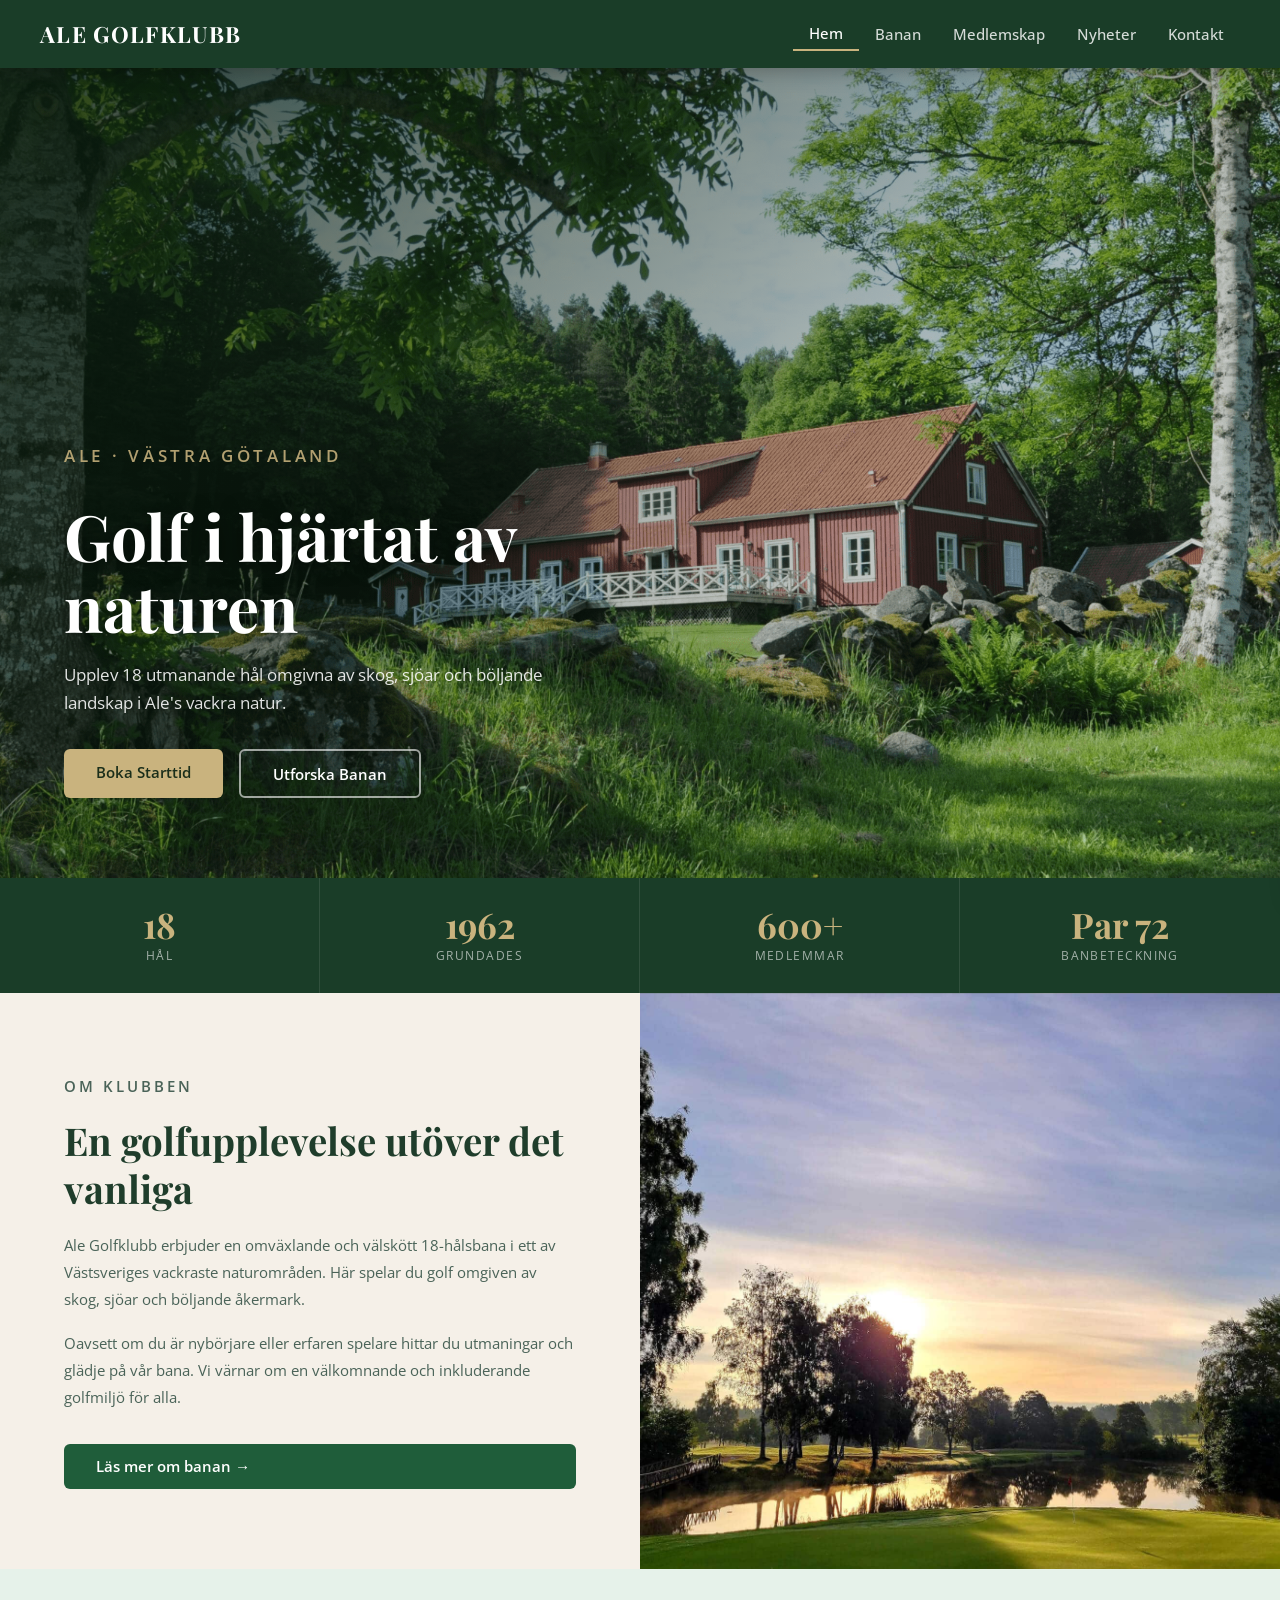
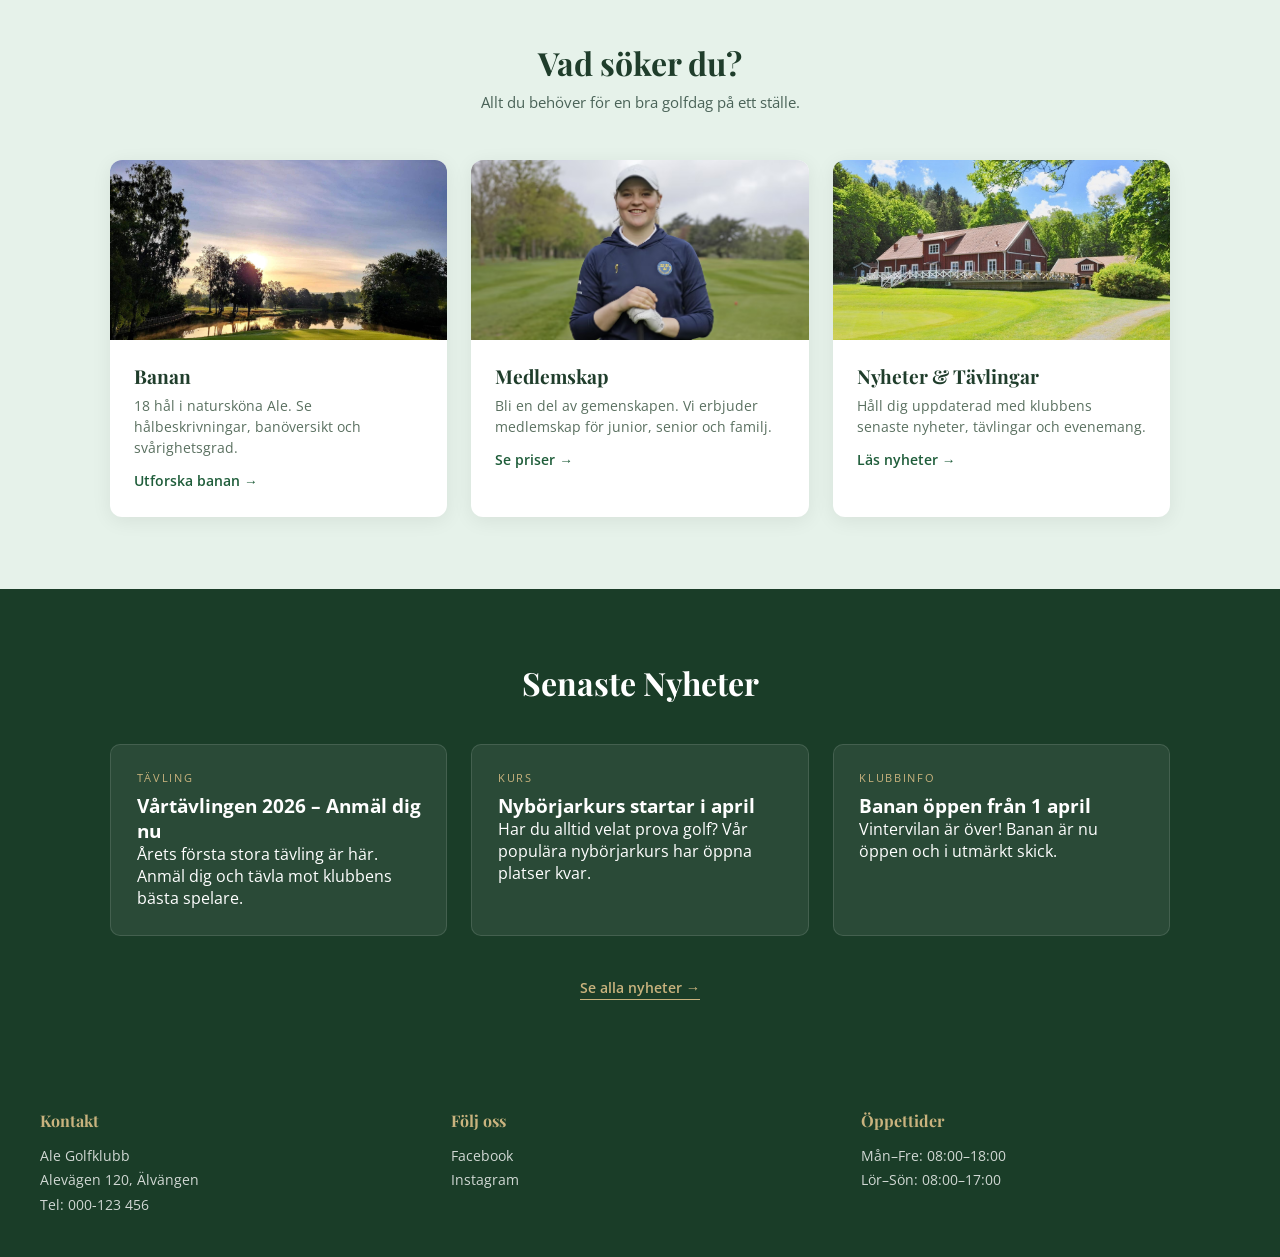
==== commit c42664f9: "måndag v.16" ====
--- a/index.html
+++ b/index.html
@@ -6,10 +6,10 @@
   <title>Ale Golfklubb</title>
   <link href="https://fonts.googleapis.com/css2?family=Playfair+Display:ital,wght@0,400;0,700;1,400&family=Open+Sans:wght@400;500;600&display=swap" rel="stylesheet">
   <link rel="stylesheet" href="css/style.css">
+  <link rel="stylesheet" href="css/extra.css">
 </head>
 <body>
 
-<!-- HEADER -->
 <header class="header">
   <div class="logo">ALE GOLFKLUBB</div>
   <nav class="nav">
@@ -19,22 +19,34 @@
     <a href="nyheter.html">Nyheter</a>
     <a href="#">Kontakt</a>
   </nav>
+  <button class="hamburger" id="hamburger" aria-label="Öppna meny">
+    <span></span>
+    <span></span>
+    <span></span>
+  </button>
 </header>
 
-<!-- HERO — bottom-left aligned, diagonal gradient -->
+<div class="menu-overlay" id="menuOverlay"></div>
+<nav class="mobile-menu" id="mobileMenu">
+  <a href="index.html" class="active">Hem</a>
+  <a href="banor.html">Banan</a>
+  <a href="medlemskap.html">Medlemskap</a>
+  <a href="nyheter.html">Nyheter</a>
+  <a href="#">Kontakt</a>
+</nav>
+
 <section class="home-hero">
   <div class="home-hero-content">
     <p class="home-hero-eyebrow">Ale · Västra Götaland</p>
     <h1>Golf i hjärtat av naturen</h1>
     <p>Upplev 18 utmanande hål omgivna av skog, sjöar och böljande landskap i Ale's vackra natur.</p>
     <div class="home-hero-btns">
-      <a href="#" class="btn-primary">Boka Starttid</a>
+      <a href="medlemskap.html#planer" class="btn-primary">Boka Starttid</a>
       <a href="banor.html" class="btn-outline">Utforska Banan</a>
     </div>
   </div>
 </section>
 
-<!-- STATS BAR -->
 <div class="home-stats">
   <div class="stat-item">
     <div class="stat-number">18</div>
@@ -54,23 +66,20 @@
   </div>
 </div>
 
-<!-- INTRO SPLIT — text left, image right -->
 <section class="home-intro">
   <div class="home-intro-text">
     <p class="section-eyebrow">Om Klubben</p>
     <h2>En golfupplevelse utöver det vanliga</h2>
     <p>Ale Golfklubb erbjuder en omväxlande och välskött 18-hålsbana i ett av Västsveriges vackraste naturområden. Här spelar du golf omgiven av skog, sjöar och böljande åkermark.</p>
     <p>Oavsett om du är nybörjare eller erfaren spelare hittar du utmaningar och glädje på vår bana. Vi värnar om en välkomnande och inkluderande golfmiljö för alla.</p>
-    <a href="banor.html" class="btn-green">Läs mer om banan →</a>
+    <a href="banor.html" class="btn-green" style="margin-top: 1rem;">Läs mer om banan →</a>
   </div>
   <div class="home-intro-image"></div>
 </section>
 
-<!-- QUICK LINKS -->
 <section class="home-quicklinks">
   <h2>Vad söker du?</h2>
   <p class="section-sub">Allt du behöver för en bra golfdag på ett ställe.</p>
-
   <div class="quicklinks-grid">
     <a href="banor.html" class="quicklink-card">
       <div class="quicklink-img" style="background-image: url('/img/Lysegardens_GK_1.jpg');"></div>
@@ -80,18 +89,16 @@
         <span class="quicklink-arrow">Utforska banan →</span>
       </div>
     </a>
-
     <a href="medlemskap.html" class="quicklink-card">
-      <div class="quicklink-img" style="background-color: #2a5c3f;"></div>
+      <div class="quicklink-img" style="background-image: url('/img/23d38b5e-8bd7-4df6-b530-bfa7edab1aef.avif');"></div>
       <div class="quicklink-body">
         <h3>Medlemskap</h3>
         <p>Bli en del av gemenskapen. Vi erbjuder medlemskap för junior, senior och familj.</p>
         <span class="quicklink-arrow">Se priser →</span>
       </div>
     </a>
-
     <a href="nyheter.html" class="quicklink-card">
-      <div class="quicklink-img" style="background-color: #1a3d28;"></div>
+      <div class="quicklink-img" style="background-image: url('/img/alegkhus.jpg');"></div>
       <div class="quicklink-body">
         <h3>Nyheter & Tävlingar</h3>
         <p>Håll dig uppdaterad med klubbens senaste nyheter, tävlingar och evenemang.</p>
@@ -101,40 +108,34 @@
   </div>
 </section>
 
-<!-- NEWS STRIP -->
 <section class="home-news-strip">
   <h2>Senaste Nyheter</h2>
-
   <div class="news-strip-grid">
-    <div class="news-strip-card">
+    <div class="card-dark">
       <p class="news-strip-tag">Tävling</p>
       <h3>Vårtävlingen 2026 – Anmäl dig nu</h3>
       <p>Årets första stora tävling är här. Anmäl dig och tävla mot klubbens bästa spelare.</p>
     </div>
-    <div class="news-strip-card">
+    <div class="card-dark">
       <p class="news-strip-tag">Kurs</p>
       <h3>Nybörjarkurs startar i april</h3>
       <p>Har du alltid velat prova golf? Vår populära nybörjarkurs har öppna platser kvar.</p>
     </div>
-    <div class="news-strip-card">
+    <div class="card-dark">
       <p class="news-strip-tag">Klubbinfo</p>
       <h3>Banan öppen från 1 april</h3>
-      <p>Vintervilan är över! Banan är nu öppen för spel och i utmärkt skick efter vinterunderhållet.</p>
+      <p>Vintervilan är över! Banan är nu öppen och i utmärkt skick.</p>
     </div>
   </div>
-
   <div class="center-link">
     <a href="nyheter.html">Se alla nyheter →</a>
   </div>
 </section>
 
-<!-- FOOTER -->
 <footer class="footer">
   <div>
     <h4>Kontakt</h4>
-    <p>Ale Golfklubb<br>
-       Alevägen 120, Älvängen<br>
-       Tel: 000-123 456</p>
+    <p>Ale Golfklubb<br>Alevägen 120, Älvängen<br>Tel: 000-123 456</p>
   </div>
   <div>
     <h4>Följ oss</h4>
@@ -142,10 +143,24 @@
   </div>
   <div>
     <h4>Öppettider</h4>
-    <p>Mån–Fre: 08:00–18:00<br>
-       Lör–Sön: 08:00–17:00</p>
+    <p>Mån–Fre: 08:00–18:00<br>Lör–Sön: 08:00–17:00</p>
   </div>
 </footer>
 
+<script>
+  const hamburger = document.getElementById('hamburger');
+  const mobileMenu = document.getElementById('mobileMenu');
+  const overlay = document.getElementById('menuOverlay');
+
+  function toggleMenu() {
+    hamburger.classList.toggle('open');
+    mobileMenu.classList.toggle('open');
+    overlay.classList.toggle('open');
+  }
+
+  hamburger.addEventListener('click', toggleMenu);
+  overlay.addEventListener('click', toggleMenu);
+</script>
+
 </body>
 </html>
--- a/css/style.css
+++ b/css/style.css
@@ -1,1253 +1,1267 @@
-/* ============================================================
-   GLOBALT / DELADE STILAR
-   ============================================================ */
-
-   @import url('https://fonts.googleapis.com/css2?family=Playfair+Display:ital,wght@0,400;0,700;1,400&family=Open+Sans:wght@400;500;600&display=swap');
-
-   *, *::before, *::after {
-     box-sizing: border-box;
-     margin: 0;
-     padding: 0;
-   }
-   
-   body {
-     font-family: 'Open Sans', sans-serif;
-     background-color: #e6f2ea;
-     color: #1f3d2b;
-   }
-   
-   .header {
-     background-color: #1a3d28;
-     color: white;
-     padding: 1.1rem 2.5rem;
-     display: flex;
-     justify-content: space-between;
-     align-items: center;
-     position: sticky;
-     top: 0;
-     z-index: 100;
-     box-shadow: 0 2px 20px rgba(0,0,0,0.3);
-   }
-   
-   .logo {
-     font-family: 'Playfair Display', serif;
-     font-size: 1.4rem;
-     font-weight: 700;
-     letter-spacing: 0.06em;
-     color: white;
-   }
-   
-   .nav {
-     display: flex;
-     align-items: center;
-     gap: 0;
-   }
-   
-   .nav a {
-     color: rgba(255,255,255,0.82);
-     padding: 0.35rem 1rem;
-     text-decoration: none;
-     font-weight: 500;
-     font-size: 0.92rem;
-     transition: color 0.2s;
-   }
-   
-   .nav a:hover { color: #c9b37e; }
-   
-   .nav a.active {
-     color: white;
-     border-bottom: 2px solid #c9b37e;
-   }
-   
-   .footer {
-     background-color: #1a3d28;
-     color: white;
-     display: grid;
-     grid-template-columns: repeat(auto-fit, minmax(200px, 1fr));
-     padding: 2.5rem 2.5rem;
-     gap: 2rem;
-   }
-   
-   .footer h4 {
-     margin-bottom: 0.8rem;
-     font-family: 'Playfair Display', serif;
-     font-size: 1rem;
-     color: #c9b37e;
-   }
-   
-   .footer p {
-     font-size: 0.88rem;
-     line-height: 1.75;
-     opacity: 0.8;
-   }
-   
-   
-   /* ============================================================
-      HEM (index.html)
-      ============================================================ */
-   
-   /* HERO */
-   .home-hero {
-     height: 90vh;
-     min-height: 560px;
-     background-image: url("/img/banner-img1.png");
-     background-size: cover;
-     background-position: center 40%;
-     display: flex;
-     align-items: flex-end;
-     justify-content: flex-start;
-     position: relative;
-   }
-   
-   .home-hero::before {
-     content: "";
-     position: absolute;
-     inset: 0;
-     background: linear-gradient(
-       135deg,
-       rgba(10,30,15,0.82) 0%,
-       rgba(10,30,15,0.30) 55%,
-       rgba(10,30,15,0.10) 100%
-     );
-   }
-   
-   .home-hero-content {
-     position: relative;
-     z-index: 1;
-     padding: 0 4rem 5rem;
-     max-width: 640px;
-     color: white;
-   }
-   
-   .home-hero-eyebrow {
-     font-size: 0.78rem;
-     font-weight: 600;
-     letter-spacing: 0.22em;
-     text-transform: uppercase;
-     color: #c9b37e;
-     margin-bottom: 1rem;
-   }
-   
-   .home-hero-content h1 {
-     font-family: 'Playfair Display', serif;
-     font-size: 4rem;
-     font-weight: 700;
-     line-height: 1.1;
-     margin-bottom: 1.2rem;
-     text-shadow: 0 2px 20px rgba(0,0,0,0.5);
-   }
-   
-   .home-hero-content p {
-     font-size: 1.05rem;
-     opacity: 0.88;
-     line-height: 1.65;
-     margin-bottom: 2rem;
-   }
-   
-   .home-hero-btns {
-     display: flex;
-     gap: 1rem;
-     flex-wrap: wrap;
-   }
-   
-   .btn-primary {
-     padding: 0.85rem 2rem;
-     background-color: #c9b37e;
-     color: #1a2e1a;
-     border: none;
-     border-radius: 6px;
-     font-size: 0.95rem;
-     font-weight: 600;
-     font-family: 'Open Sans', sans-serif;
-     cursor: pointer;
-     text-decoration: none;
-     transition: background 0.2s, transform 0.15s;
-     display: inline-block;
-   }
-   
-   .btn-primary:hover {
-     background-color: #b39e63;
-     transform: translateY(-2px);
-   }
-   
-   .btn-outline {
-     padding: 0.85rem 2rem;
-     background: transparent;
-     color: white;
-     border: 2px solid rgba(255,255,255,0.6);
-     border-radius: 6px;
-     font-size: 0.95rem;
-     font-weight: 600;
-     font-family: 'Open Sans', sans-serif;
-     cursor: pointer;
-     text-decoration: none;
-     transition: border-color 0.2s, color 0.2s;
-     display: inline-block;
-   }
-   
-   .btn-outline:hover {
-     border-color: #c9b37e;
-     color: #c9b37e;
-   }
-   
-   /* STATS BAR */
-   .home-stats {
-     background-color: #1a3d28;
-     display: grid;
-     grid-template-columns: repeat(4, 1fr);
-     text-align: center;
-   }
-   
-   .stat-item {
-     padding: 1.8rem 1rem;
-     border-right: 1px solid rgba(255,255,255,0.1);
-     color: white;
-   }
-   
-   .stat-item:last-child { border-right: none; }
-   
-   .stat-number {
-     font-family: 'Playfair Display', serif;
-     font-size: 2.2rem;
-     font-weight: 700;
-     color: #c9b37e;
-     line-height: 1;
-     margin-bottom: 0.3rem;
-   }
-   
-   .stat-label {
-     font-size: 0.75rem;
-     text-transform: uppercase;
-     letter-spacing: 0.12em;
-     opacity: 0.6;
-   }
-   
-   /* INTRO SPLIT */
-   .home-intro {
-     display: grid;
-     grid-template-columns: 1fr 1fr;
-     min-height: 500px;
-   }
-   
-   .home-intro-text {
-     background-color: #f5f0e8;
-     padding: 5rem 4rem;
-     display: flex;
-     flex-direction: column;
-     justify-content: center;
-   }
-   
-   .section-eyebrow {
-     font-size: 0.75rem;
-     font-weight: 600;
-     letter-spacing: 0.2em;
-     text-transform: uppercase;
-     color: #8a9e6e;
-     margin-bottom: 0.8rem;
-   }
-   
-   .home-intro-text h2 {
-     font-family: 'Playfair Display', serif;
-     font-size: 2.4rem;
-     color: #1f3d2b;
-     margin-bottom: 1.2rem;
-     line-height: 1.25;
-   }
-   
-   .home-intro-text p {
-     color: #4a6358;
-     line-height: 1.8;
-     margin-bottom: 1rem;
-     font-size: 0.95rem;
-   }
-   
-   .btn-green {
-     display: inline-block;
-     padding: 0.75rem 1.8rem;
-     background-color: #1f5d3a;
-     color: white;
-     border-radius: 6px;
-     text-decoration: none;
-     font-weight: 600;
-     font-size: 0.9rem;
-     transition: background 0.2s;
-     margin-top: 0.5rem;
-   }
-   
-   .btn-green:hover { background-color: #174c2f; }
-   
-   .home-intro-image {
-     background-image: url("/img/Lysegardens_GK_1.jpg");
-     background-size: cover;
-     background-position: center;
-     min-height: 400px;
-   }
-   
-   /* QUICK LINKS */
-   .home-quicklinks {
-     padding: 4.5rem 2.5rem;
-     background-color: #e6f2ea;
-   }
-   
-   .home-quicklinks h2 {
-     font-family: 'Playfair Display', serif;
-     font-size: 2rem;
-     text-align: center;
-     margin-bottom: 0.5rem;
-     color: #1f3d2b;
-   }
-   
-   .section-sub {
-     text-align: center;
-     color: #4a6358;
-     margin-bottom: 3rem;
-     font-size: 0.95rem;
-   }
-   
-   .quicklinks-grid {
-     display: grid;
-     grid-template-columns: repeat(3, 1fr);
-     gap: 1.5rem;
-     max-width: 1060px;
-     margin: 0 auto;
-   }
-   
-   .quicklink-card {
-     background: white;
-     border-radius: 12px;
-     overflow: hidden;
-     box-shadow: 0 4px 20px rgba(0,0,0,0.07);
-     transition: transform 0.25s, box-shadow 0.25s;
-     text-decoration: none;
-     color: inherit;
-     display: block;
-   }
-   
-   .quicklink-card:hover {
-     transform: translateY(-6px);
-     box-shadow: 0 14px 36px rgba(0,0,0,0.13);
-   }
-   
-   .quicklink-img {
-     height: 180px;
-     background-size: cover;
-     background-position: center;
-     background-color: #2a5c3f;
-   }
-   
-   .quicklink-body {
-     padding: 1.4rem 1.5rem 1.6rem;
-   }
-   
-   .quicklink-body h3 {
-     font-family: 'Playfair Display', serif;
-     font-size: 1.2rem;
-     margin-bottom: 0.4rem;
-     color: #1f3d2b;
-   }
-   
-   .quicklink-body p {
-     font-size: 0.85rem;
-     color: #5a7060;
-     line-height: 1.55;
-   }
-   
-   .quicklink-arrow {
-     display: inline-block;
-     margin-top: 0.8rem;
-     font-size: 0.85rem;
-     font-weight: 600;
-     color: #1f5d3a;
-   }
-   
-   /* NEWS STRIP */
-   .home-news-strip {
-     background-color: #1a3d28;
-     padding: 4.5rem 2.5rem;
-   }
-   
-   .home-news-strip h2 {
-     font-family: 'Playfair Display', serif;
-     font-size: 2rem;
-     color: white;
-     text-align: center;
-     margin-bottom: 2.5rem;
-   }
-   
-   .news-strip-grid {
-     display: grid;
-     grid-template-columns: repeat(3, 1fr);
-     gap: 1.5rem;
-     max-width: 1060px;
-     margin: 0 auto 2.5rem;
-   }
-   
-   .news-strip-card {
-     background: rgba(255,255,255,0.07);
-     border: 1px solid rgba(255,255,255,0.12);
-     border-radius: 10px;
-     padding: 1.6rem;
-     color: white;
-     transition: background 0.2s;
-   }
-   
-   .news-strip-card:hover { background: rgba(255,255,255,0.12); }
-   
-   .news-strip-tag {
-     font-size: 0.7rem;
-     text-transform: uppercase;
-     letter-spacing: 0.15em;
-     color: #c9b37e;
-     margin-bottom: 0.5rem;
-   }
-   
-   .news-strip-card h3 {
-     font-family: 'Playfair Display', serif;
-     font-size: 1.05rem;
-     margin-bottom: 0.5rem;
-     line-height: 1.35;
-   }
-   
-   .news-strip-card p {
-     font-size: 0.83rem;
-     opacity: 0.72;
-     line-height: 1.55;
-   }
-   
-   .center-link {
-     text-align: center;
-   }
-   
-   .center-link a {
-     color: #c9b37e;
-     text-decoration: none;
-     font-weight: 600;
-     font-size: 0.9rem;
-     border-bottom: 1px solid #c9b37e;
-     padding-bottom: 2px;
-   }
-   
-   
-   /* ============================================================
-      MEDLEMSKAP (medlemskap.html)
-      ============================================================ */
-   
-   .member-hero {
-     height: 65vh;
-     min-height: 440px;
-     background-image: url("/img/banner-img1.png");
-     background-size: cover;
-     background-position: center 55%;
-     display: flex;
-     align-items: center;
-     justify-content: center;
-     text-align: center;
-     position: relative;
-   }
-   
-   .member-hero::before {
-     content: "";
-     position: absolute;
-     inset: 0;
-     background: linear-gradient(to bottom,
-       rgba(10,28,18,0.65) 0%,
-       rgba(10,28,18,0.35) 50%,
-       rgba(10,28,18,0.70) 100%
-     );
-   }
-   
-   .member-hero-content {
-     position: relative;
-     z-index: 1;
-     color: white;
-     max-width: 680px;
-     padding: 0 2rem;
-   }
-   
-   .eyebrow {
-     font-size: 0.75rem;
-     font-weight: 600;
-     letter-spacing: 0.22em;
-     text-transform: uppercase;
-     color: #c9b37e;
-     margin-bottom: 1rem;
-     display: block;
-   }
-   
-   .member-hero-content h1 {
-     font-family: 'Playfair Display', serif;
-     font-size: 3.2rem;
-     font-weight: 700;
-     line-height: 1.15;
-     margin-bottom: 1rem;
-     text-shadow: 0 2px 16px rgba(0,0,0,0.4);
-   }
-   
-   .member-hero-content p {
-     font-size: 1rem;
-     opacity: 0.88;
-     margin-bottom: 2rem;
-     line-height: 1.65;
-   }
-   
-   .member-intro {
-     background-color: #f5f0e8;
-     text-align: center;
-     padding: 4rem 2rem;
-   }
-   
-   .member-intro h2 {
-     font-family: 'Playfair Display', serif;
-     font-size: 2rem;
-     margin-bottom: 0.8rem;
-     color: #1f3d2b;
-   }
-   
-   .member-intro p {
-     max-width: 580px;
-     margin: 0 auto;
-     color: #4a6358;
-     line-height: 1.8;
-     font-size: 0.95rem;
-   }
-   
-   .member-plans {
-     background-image: url("/img/Lysegardens_GK_1.jpg");
-     background-size: cover;
-     background-position: center;
-     padding: 5rem 2rem;
-     position: relative;
-   }
-   
-   .member-plans::before {
-     content: "";
-     position: absolute;
-     inset: 0;
-     background: rgba(10,28,18,0.68);
-   }
-   
-   .member-plans > * { position: relative; z-index: 1; }
-   
-   .member-plans h2 {
-     font-family: 'Playfair Display', serif;
-     font-size: 2rem;
-     color: white;
-     text-align: center;
-     margin-bottom: 3rem;
-     text-shadow: 0 2px 10px rgba(0,0,0,0.4);
-   }
-   
-   .plans-grid {
-     display: grid;
-     grid-template-columns: repeat(3, 1fr);
-     gap: 1.8rem;
-     max-width: 1000px;
-     margin: 0 auto;
-   }
-   
-   .plan-card {
-     background: rgba(255,255,255,0.10);
-     backdrop-filter: blur(12px);
-     border: 1px solid rgba(255,255,255,0.18);
-     border-radius: 14px;
-     padding: 2.5rem 2rem;
-     color: white;
-     text-align: center;
-     transition: transform 0.25s, background 0.25s;
-     position: relative;
-   }
-   
-   .plan-card:hover {
-     transform: translateY(-8px);
-     background: rgba(255,255,255,0.16);
-   }
-   
-   .plan-icon {
-     font-size: 2.2rem;
-     margin-bottom: 1rem;
-   }
-   
-   .plan-card h3 {
-     font-family: 'Playfair Display', serif;
-     font-size: 1.5rem;
-     margin-bottom: 0.5rem;
-   }
-   
-   .plan-card .plan-desc {
-     font-size: 0.83rem;
-     opacity: 0.72;
-     line-height: 1.55;
-     margin-bottom: 1.5rem;
-   }
-   
-   .plan-price {
-     font-family: 'Playfair Display', serif;
-     font-size: 2.4rem;
-     color: #c9b37e;
-   }
-   
-   .plan-price span {
-     font-size: 1rem;
-     font-weight: 400;
-     opacity: 0.7;
-   }
-   
-   .plan-card ul {
-     list-style: none;
-     margin: 1.5rem 0;
-     text-align: left;
-   }
-   
-   .plan-card ul li {
-     font-size: 0.85rem;
-     padding: 0.4rem 0;
-     border-bottom: 1px solid rgba(255,255,255,0.1);
-     opacity: 0.85;
-   }
-   
-   .btn-plan {
-     display: block;
-     margin-top: 1.5rem;
-     padding: 0.8rem 1.5rem;
-     background: #1f5d3a;
-     color: white;
-     border-radius: 8px;
-     font-family: 'Open Sans', sans-serif;
-     font-size: 0.9rem;
-     font-weight: 600;
-     cursor: pointer;
-     transition: background 0.2s;
-     text-decoration: none;
-     text-align: center;
-   }
-   
-   .plan-card.featured .btn-plan {
-     background: #c9b37e;
-     color: #1a2e1a;
-   }
-   
-   .btn-plan:hover { background: #174c2f; }
-   .plan-card.featured .btn-plan:hover { background: #b39e63; }
-   
-   .member-benefits {
-     padding: 5rem 2rem;
-     background-color: #e6f2ea;
-   }
-   
-   .member-benefits h2 {
-     font-family: 'Playfair Display', serif;
-     font-size: 2rem;
-     text-align: center;
-     margin-bottom: 3.5rem;
-     color: #1f3d2b;
-   }
-   
-   .benefit-row {
-     display: grid;
-     grid-template-columns: 1fr 1fr;
-     gap: 0;
-     max-width: 1000px;
-     margin: 0 auto 4px;
-     border-radius: 12px;
-     overflow: hidden;
-     box-shadow: 0 4px 20px rgba(0,0,0,0.07);
-   }
-   
-   .benefit-row.reverse { direction: rtl; }
-   .benefit-row.reverse > * { direction: ltr; }
-   
-   .benefit-text {
-     background: white;
-     padding: 3rem;
-     display: flex;
-     flex-direction: column;
-     justify-content: center;
-   }
-   
-   .benefit-icon-large {
-     font-size: 2rem;
-     margin-bottom: 1rem;
-   }
-   
-   .benefit-text h3 {
-     font-family: 'Playfair Display', serif;
-     font-size: 1.4rem;
-     margin-bottom: 0.7rem;
-     color: #1f3d2b;
-   }
-   
-   .benefit-text p {
-     font-size: 0.9rem;
-     color: #4a6358;
-     line-height: 1.75;
-   }
-   
-   .benefit-img {
-     min-height: 240px;
-     background-size: cover;
-     background-position: center;
-     background-color: #2a5c3f;
-   }
-   
-   .member-cta {
-     background-color: #1a3d28;
-     text-align: center;
-     padding: 5rem 2rem;
-     color: white;
-     position: relative;
-     overflow: hidden;
-   }
-   
-   .member-cta h2 {
-     font-family: 'Playfair Display', serif;
-     font-size: 2.5rem;
-     margin-bottom: 1rem;
-     position: relative;
-   }
-   
-   .member-cta p {
-     opacity: 0.8;
-     margin-bottom: 2rem;
-     font-size: 1rem;
-     position: relative;
-   }
-   
-   
-   /* ============================================================
-      NYHETER (nyheter.html)
-      ============================================================ */
-   
-   .news-hero {
-     height: 55vh;
-     min-height: 380px;
-     background-image: url("/img/banner-img1.png");
-     background-size: cover;
-     background-position: center 35%;
-     display: flex;
-     align-items: center;
-     justify-content: center;
-     text-align: center;
-     position: relative;
-   }
-   
-   .news-hero::before {
-     content: "";
-     position: absolute;
-     inset: 0;
-     background: rgba(10,28,18,0.60);
-   }
-   
-   .news-hero-content {
-     position: relative;
-     z-index: 1;
-     color: white;
-   }
-   
-   .news-hero-content h1 {
-     font-family: 'Playfair Display', serif;
-     font-size: 3.2rem;
-     font-weight: 700;
-     text-shadow: 0 2px 16px rgba(0,0,0,0.4);
-   }
-   
-   .news-featured {
-     background-color: #f5f0e8;
-     padding: 4rem 2.5rem;
-   }
-   
-   .news-featured-inner {
-     max-width: 1100px;
-     margin: 0 auto;
-     display: grid;
-     grid-template-columns: 1.2fr 1fr;
-     gap: 3rem;
-     align-items: center;
-   }
-   
-   .news-featured-img {
-     height: 400px;
-     border-radius: 12px;
-     overflow: hidden;
-     background-color: #2a5c3f;
-     background-image: url("/img/banner-img1.png");
-     background-size: cover;
-     background-position: center;
-     box-shadow: 0 16px 48px rgba(0,0,0,0.15);
-   }
-   
-   .news-featured-text h2 {
-     font-family: 'Playfair Display', serif;
-     font-size: 2rem;
-     color: #1f3d2b;
-     margin-bottom: 1rem;
-     line-height: 1.3;
-   }
-   
-   .news-date {
-     font-size: 0.8rem;
-     color: #8a9e6e;
-     margin-bottom: 1rem;
-     display: block;
-   }
-   
-   .news-featured-text p {
-     color: #4a6358;
-     font-size: 0.95rem;
-     line-height: 1.8;
-     margin-bottom: 1.5rem;
-   }
-   
-   .news-grid-section {
-     padding: 4rem 2.5rem;
-     background-color: #e6f2ea;
-   }
-   
-   .news-grid-section h2 {
-     font-family: 'Playfair Display', serif;
-     font-size: 1.8rem;
-     color: #1f3d2b;
-     padding-bottom: 0.8rem;
-     border-bottom: 2px solid #c9b37e;
-     max-width: 1100px;
-     margin: 0 auto 2rem;
-   }
-   
-   .news-article-grid {
-     display: grid;
-     grid-template-columns: repeat(3, 1fr);
-     gap: 1.8rem;
-     max-width: 1100px;
-     margin: 0 auto;
-   }
-   
-   .news-article-card {
-     background: white;
-     border-radius: 10px;
-     overflow: hidden;
-     box-shadow: 0 4px 16px rgba(0,0,0,0.07);
-     transition: transform 0.22s, box-shadow 0.22s;
-     text-decoration: none;
-     color: inherit;
-     display: block;
-   }
-   
-   .news-article-card:hover {
-     transform: translateY(-5px);
-     box-shadow: 0 12px 32px rgba(0,0,0,0.12);
-   }
-   
-   .news-article-img {
-     height: 190px;
-     background-color: #2a5c3f;
-     background-size: cover;
-     background-position: center;
-   }
-   
-   .news-article-body {
-     padding: 1.4rem 1.5rem 1.6rem;
-   }
-   
-   .news-tag {
-     display: inline-block;
-     font-size: 0.68rem;
-     font-weight: 700;
-     letter-spacing: 0.12em;
-     text-transform: uppercase;
-     color: #1f5d3a;
-     background: #e6f2ea;
-     border-radius: 4px;
-     padding: 0.2rem 0.6rem;
-     margin-bottom: 0.7rem;
-   }
-   
-   .news-article-body h3 {
-     font-family: 'Playfair Display', serif;
-     font-size: 1.1rem;
-     margin-bottom: 0.5rem;
-     color: #1f3d2b;
-     line-height: 1.35;
-   }
-   
-   .news-article-body p {
-     font-size: 0.85rem;
-     color: #4a6358;
-     line-height: 1.6;
-   }
-   
-   .news-newsletter {
-     background-color: #1a3d28;
-     padding: 4rem 2rem;
-     text-align: center;
-     color: white;
-   }
-   
-   .news-newsletter h2 {
-     font-family: 'Playfair Display', serif;
-     font-size: 2rem;
-     margin-bottom: 0.7rem;
-   }
-   
-   .news-newsletter p {
-     opacity: 0.78;
-     margin-bottom: 2rem;
-     font-size: 0.95rem;
-   }
-   
-   .newsletter-form {
-     display: flex;
-     gap: 0.8rem;
-     justify-content: center;
-     flex-wrap: wrap;
-   }
-   
-   .newsletter-form input {
-     padding: 0.8rem 1.5rem;
-     border-radius: 6px;
-     border: 1px solid rgba(255,255,255,0.2);
-     font-size: 0.9rem;
-     font-family: 'Open Sans', sans-serif;
-     min-width: 280px;
-     background: rgba(255,255,255,0.10);
-     color: white;
-   }
-   
-   .newsletter-form input::placeholder { 
-    color: rgba(255,255,255,0.55); 
-   }
-
-   .newsletter-form input:focus { 
-    outline: none; 
-    border-color: #c9b37e; 
-   }
-   
-   .newsletter-form button {
-     padding: 0.8rem 2rem;
-     background: #c9b37e;
-     color: #1a2e1a;
-     border: none;
-     border-radius: 6px;
-     font-family: 'Open Sans', sans-serif;
-     font-weight: 700;
-     font-size: 0.9rem;
-     cursor: pointer;
-     transition: background 0.2s;
-   }
-   
-   .newsletter-form button:hover { background: #b39e63; }
-   
-   
-   /* ============================================================
-      BANOR (banor.html) — ORÖRD
-      ============================================================ */
-   
-   .course-hero {
-     height: 72vh;
-     min-height: 480px;
-     background-image: url("/img/Startbild-GGK.jpg");
-     background-size: cover;
-     background-position: center 30%;
-     display: flex;
-     align-items: center;
-     justify-content: center;
-     text-align: center;
-     position: relative;
-   }
-   
-   .course-hero::before {
-     content: "";
-     position: absolute;
-     inset: 0;
-     background: linear-gradient(
-       to bottom,
-       rgba(10,30,15,0.55) 0%,
-       rgba(10,30,15,0.20) 40%,
-       rgba(10,30,15,0.20) 60%,
-       rgba(10,30,15,0.65) 100%
-     );
-   }
-   
-   .course-hero .hero-content {
-     position: relative;
-     z-index: 1;
-     color: white;
-     text-shadow: 0 2px 12px rgba(0,0,0,0.45);
-     background: none;
-     padding: 0;
-     border-radius: 0;
-   }
-   
-   .course-hero h1 {
-     font-family: 'Playfair Display', serif;
-     font-size: 3.8rem;
-     font-weight: 700;
-     line-height: 1.1;
-     margin-bottom: 0.5rem;
-   }
-   
-   .course-hero .subtitle {
-     font-family: 'Playfair Display', serif;
-     font-size: 1.65rem;
-     font-weight: 400;
-     font-style: italic;
-     margin-bottom: 0.5rem;
-   }
-   
-   .course-hero .tagline {
-     display: block;
-     font-size: 1rem;
-     font-weight: 400;
-     opacity: 0.9;
-     letter-spacing: 0.02em;
-     margin-top: 0;
-   }
-   
-   .course-info {
-     background-color: #f5f0e8;
-     background-image: url("data:image/svg+xml,%3Csvg xmlns='http://www.w3.org/2000/svg' width='300' height='300'%3E%3Cfilter id='n'%3E%3CfeTurbulence type='fractalNoise' baseFrequency='0.75' numOctaves='4' stitchTiles='stitch'/%3E%3C/filter%3E%3Crect width='300' height='300' filter='url(%23n)' opacity='0.04'/%3E%3C/svg%3E");
-     padding: 4rem 2rem 4.5rem;
-   }
-   
-   .course-info-header {
-     text-align: center;
-     margin-bottom: 3rem;
-   }
-   
-   .course-info-header h2 {
-     font-family: 'Playfair Display', serif;
-     font-size: 2.4rem;
-     font-weight: 700;
-     color: #1f3d2b;
-     margin-bottom: 0.6rem;
-   }
-   
-   .course-info-header p {
-     font-size: 1rem;
-     color: #4a6358;
-   }
-   
-   .course-info-body {
-     max-width: 1100px;
-     margin: 0 auto;
-     display: grid;
-     grid-template-columns: 1fr 1.1fr;
-     gap: 3rem;
-     align-items: start;
-   }
-   
-   .course-features {
-     display: grid;
-     grid-template-columns: 1fr 1fr;
-     gap: 1.8rem 2rem;
-   }
-   
-   .feature-item {
-     display: flex;
-     flex-direction: column;
-     gap: 0.4rem;
-   }
-   
-   .feature-icon-label {
-     display: flex;
-     align-items: center;
-     gap: 0.5rem;
-     font-family: 'Playfair Display', serif;
-     font-size: 1.1rem;
-     font-weight: 700;
-     color: #1f3d2b;
-   }
-   
-   .feature-icon-label .icon {
-     font-size: 1.2rem;
-     opacity: 0.8;
-   }
-   
-   .feature-item p {
-     font-size: 0.88rem;
-     color: #4a6358;
-     line-height: 1.55;
-   }
-   
-   .course-btn {
-     display: inline-block;
-     padding: 0.8rem 2.2rem;
-     background-color: #1f5d3a;
-     color: white;
-     border: none;
-     border-radius: 6px;
-     font-size: 0.95rem;
-     font-family: 'Open Sans', sans-serif;
-     cursor: pointer;
-     transition: background 0.2s;
-     text-decoration: none;
-   }
-   
-   .course-btn:hover { background-color: #174c2f; }
-   
-   .course-image-block {
-     border-radius: 10px;
-     overflow: hidden;
-     box-shadow: 0 12px 40px rgba(0,0,0,0.18);
-     height: 420px;
-   }
-   
-   .course-image-block img {
-     width: 100%;
-     height: 100%;
-     object-fit: cover;
-     display: block;
-   }
-   
-   .img-placeholder {
-     width: 100%;
-     height: 100%;
-     background: linear-gradient(160deg, #3a7d54 0%, #2a5c3f 50%, #1a3d28 100%);
-   }
-   
-   .divider {
-     text-align: center;
-     color: #8aac96;
-     font-size: 1.4rem;
-     letter-spacing: 0.5rem;
-     padding: 0.5rem 0;
-     opacity: 0.6;
-     margin-top: 3rem;
-   }
-   
-   .holes-bg {
-     background-image: url("/img/banner-img1.png");
-     background-size: cover;
-     background-position: center;
-     background-color: #1a3d28;
-     padding: 4rem 2rem 3rem;
-     position: relative;
-   }
-   
-   .holes-bg::before {
-     content: "";
-     position: absolute;
-     inset: 0;
-     background: rgba(10,28,18,0.55);
-   }
-   
-   .holes-bg > * { position: relative; z-index: 1; }
-   
-   .holes-header {
-     text-align: center;
-     margin-bottom: 2.5rem;
-     color: white;
-   }
-   
-   .holes-header h2 {
-     font-family: 'Playfair Display', serif;
-     font-size: 2.4rem;
-     font-weight: 700;
-     text-shadow: 0 2px 10px rgba(0,0,0,0.5);
-     margin-bottom: 0.5rem;
-   }
-   
-   .holes-header p { font-size: 0.95rem; opacity: 0.85; }
-   
-   .holes-grid {
-     display: grid;
-     grid-template-columns: repeat(3, 1fr);
-     gap: 1.5rem;
-     max-width: 1100px;
-     margin: 0 auto;
-   }
-   
-   .hole-card {
-     border-radius: 10px;
-     overflow: hidden;
-     position: relative;
-     background: #1a3d28;
-     box-shadow: 0 8px 30px rgba(0,0,0,0.35);
-     cursor: pointer;
-     transition: transform 0.25s;
-   }
-   
-   .hole-card:hover { transform: translateY(-6px); }
-   
-   .hole-img {
-     height: 220px;
-     background-image: url("/img/hole.jpg");
-     background-size: cover;
-     background-position: center;
-   }
-   
-   .hole-card:nth-child(1) .hole-img {
-     background-image: url("/img/Skärmbild 2026-03-30 140419.jpg"), linear-gradient(160deg, #4a8c64, #1a4a2e);
-   }
-   .hole-card:nth-child(2) .hole-img {
-     background-image: url("/img/Skärmbild 2026-03-30 140430.jpg"), linear-gradient(160deg, #3d7a58, #1a3d2a);
-   }
-   .hole-card:nth-child(3) .hole-img {
-     background-image: url("/img/Skärmbild 2026-03-30 140443.jpg"), linear-gradient(160deg, #2d6040, #172e20);
-   }
-   
-   .hole-overlay {
-     position: absolute;
-     bottom: 0; left: 0; right: 0;
-     background: linear-gradient(to top, rgba(20,52,32,0.96) 0%, rgba(20,52,32,0.7) 55%, transparent 100%);
-     padding: 1.5rem 1.2rem 1.2rem;
-     color: white;
-   }
-   
-   .hole-par-line {
-     display: flex;
-     align-items: center;
-     gap: 0.4rem;
-     font-size: 0.9rem;
-     font-weight: 600;
-     margin-bottom: 0.35rem;
-     opacity: 0.92;
-     letter-spacing: 0.02em;
-   }
-   
-   .hole-par-line .flag-icon { font-size: 1rem; }
-   .hole-par-line .dot { opacity: 0.5; margin: 0 0.2rem; }
-   
-   .hole-name {
-     font-family: 'Playfair Display', serif;
-     font-size: 1.2rem;
-     font-weight: 700;
-     margin-bottom: 0.35rem;
-   }
-   
-   .hole-desc { font-size: 0.8rem; opacity: 0.78; line-height: 1.45; }
-   
-   
-   /* ============================================================
-      RESPONSIV
-      ============================================================ */
-   
-   @media (max-width: 900px) {
-     .home-stats { grid-template-columns: repeat(2, 1fr); }
-     .home-intro { grid-template-columns: 1fr; }
-     .home-intro-image { min-height: 280px; }
-     .quicklinks-grid { grid-template-columns: 1fr 1fr; }
-     .news-strip-grid { grid-template-columns: 1fr 1fr; }
-     .plans-grid { grid-template-columns: 1fr; max-width: 420px; margin-left: auto; margin-right: auto; }
-     .benefit-row { grid-template-columns: 1fr; }
-     .benefit-row.reverse { direction: ltr; }
-     .news-featured-inner { grid-template-columns: 1fr; }
-     .news-featured-img { height: 260px; }
-     .news-article-grid { grid-template-columns: 1fr 1fr; }
-     .course-info-body { grid-template-columns: 1fr; }
-     .course-image-block { height: 280px; order: -1; }
-     .holes-grid { grid-template-columns: 1fr; }
-     .course-hero h1 { font-size: 2.5rem; }
-     .course-hero .subtitle { font-size: 1.2rem; }
-   }
-   
-   @media (max-width: 600px) {
-     .home-hero-content { padding: 0 1.5rem 3.5rem; }
-     .home-hero-content h1 { font-size: 2.6rem; }
-     .quicklinks-grid { grid-template-columns: 1fr; }
-     .news-strip-grid { grid-template-columns: 1fr; }
-     .news-article-grid { grid-template-columns: 1fr; }
-     .member-hero-content h1 { font-size: 2.2rem; }
-     .course-features { grid-template-columns: 1fr; }
-     .logo { font-size: 1.1rem; }
-     .nav a { padding: 0.3rem 0.5rem; font-size: 0.82rem; }
-     .home-intro-text { padding: 3rem 1.8rem; }
-   }+@import url('https://fonts.googleapis.com/css2?family=Playfair+Display:ital,wght@0,400;0,700;1,400&family=Open+Sans:wght@400;500;600&display=swap');
+
+*, *::before, *::after {
+  box-sizing: border-box;
+  margin: 0;
+  padding: 0;
+}
+
+body {
+  font-family: 'Open Sans', sans-serif;
+  background-color: #e6f2ea;
+  color: #1f3d2b;
+}
+
+/* ── DELADE VERKTYG ─────────────────────────────────────── */
+
+.eyebrow {
+  display: block;
+  font-size: 0.75rem;
+  font-weight: 600;
+  letter-spacing: 0.22em;
+  text-transform: uppercase;
+  color: #c9b37e;
+  margin-bottom: 1rem;
+}
+
+.gold-line {
+  width: 60px;
+  height: 3px;
+  background: #c9b37e;
+  margin: 1rem auto;
+  border-radius: 2px;
+}
+
+/* Knappar — alla varianter */
+.btn,
+.btn-primary,
+.btn-outline,
+.btn-green,
+.btn-dark,
+.btn-gold,
+.btn-ghost {
+  display: inline-block;
+  padding: 0.8rem 2rem;
+  border: none;
+  border-radius: 6px;
+  font-family: 'Open Sans', sans-serif;
+  font-size: 0.95rem;
+  font-weight: 600;
+  cursor: pointer;
+  text-decoration: none;
+  transition: background 0.2s, transform 0.15s;
+}
+
+.btn-primary,
+.btn-gold {
+  background: #c9b37e;
+  color: #1a2e1a;
+}
+.btn-primary:hover,
+.btn-gold:hover {
+  background: #b39e63;
+  transform: translateY(-2px);
+}
+
+.btn-dark,.btn-green {
+  background: #1f5d3a;
+  color: white;
+}
+.btn-dark:hover,
+.btn-green:hover {
+  background: #174c2f;
+}
+
+.btn-outline,
+.btn-ghost {
+  background: transparent;
+  color: white;
+  border: 2px solid rgba(255,255,255,0.6);
+}
+.btn-outline:hover,
+.btn-ghost:hover {
+  border-color: #c9b37e;
+  color: #c9b37e;
+}
+
+/* Kort */
+.card-grid {
+  display: grid;
+  grid-template-columns: repeat(3, 1fr);
+  gap: 1.5rem;
+  max-width: 1100px;
+  margin: 0 auto;
+}
+
+.card-white {
+  background: white;
+  border-radius: 10px;
+  overflow: hidden;
+  box-shadow: 0 4px 16px rgba(0,0,0,0.07);
+  transition: transform 0.22s, box-shadow 0.22s;
+  text-decoration: none;
+  color: inherit;
+  display: block;
+}
+.card-white:hover {
+  transform: translateY(-5px);
+  box-shadow: 0 12px 32px rgba(0,0,0,0.12);
+}
+
+.card-img {
+  height: 190px;
+  background-color: #2a5c3f;
+  background-size: cover;
+  background-position: center;
+}
+
+.card-body {
+  padding: 1.4rem 1.5rem 1.6rem;
+}
+.card-body h3 {
+  font-family: 'Playfair Display', serif;
+  font-size: 1.1rem;
+  margin-bottom: 0.5rem;
+  color: #1f3d2b;
+  line-height: 1.35;
+}
+.card-body p {
+  font-size: 0.85rem;
+  color: #4a6358;
+  line-height: 1.6;
+}
+
+.card-glass {
+  background: rgba(255,255,255,0.10);
+  backdrop-filter: blur(12px);
+  border: 1px solid rgba(255,255,255,0.18);
+  border-radius: 14px;
+  padding: 2.5rem 2rem;
+  color: white;
+  text-align: center;
+  transition: transform 0.25s, background 0.25s;
+  position: relative;
+}
+.card-glass:hover {
+  transform: translateY(-8px);
+  background: rgba(255,255,255,0.16);
+}
+.card-glass.featured {
+  background: rgba(201,179,126,0.18);
+  border-color: #c9b37e;
+}
+
+.card-dark {
+  background: rgba(255,255,255,0.07);
+  border: 1px solid rgba(255,255,255,0.12);
+  border-radius: 10px;
+  padding: 1.6rem;
+  color: white;
+  transition: background 0.2s;
+}
+.card-dark:hover {
+  background: rgba(255,255,255,0.12);
+}
+
+/* Nyhets-etiketter */
+.news-tag {
+  display: inline-block;
+  font-size: 0.68rem;
+  font-weight: 700;
+  letter-spacing: 0.12em;
+  text-transform: uppercase;
+  color: #1f5d3a;
+  background: #e6f2ea;
+  border-radius: 4px;
+  padding: 0.2rem 0.6rem;
+  margin-bottom: 0.7rem;
+}
+.news-date {
+  display: block;
+  font-size: 0.78rem;
+  color: #8a9e6e;
+  margin-bottom: 0.5rem;
+}
+.news-strip-tag {
+  font-size: 0.7rem;
+  text-transform: uppercase;
+  letter-spacing: 0.15em;
+  color: #c9b37e;
+  margin-bottom: 0.5rem;
+  display: block;
+}
+
+.center-link {
+  text-align: center;
+}
+.center-link a {
+  color: #c9b37e;
+  text-decoration: none;
+  font-weight: 600;
+  font-size: 0.9rem;
+  border-bottom: 1px solid #c9b37e;
+  padding-bottom: 2px;
+}
+
+/* ── HEADER & HAMBURGERMENY ──────────────────────────────── */
+
+.header {
+  background-color: #1a3d28;
+  padding: 1.1rem 2.5rem;
+  display: flex;
+  justify-content: space-between;
+  align-items: center;
+  position: sticky;
+  top: 0;
+  z-index: 200;
+  box-shadow: 0 2px 20px rgba(0,0,0,0.3);
+}
+
+.logo {
+  font-family: 'Playfair Display', serif;
+  font-size: 1.4rem;
+  font-weight: 700;
+  letter-spacing: 0.06em;
+  color: white;
+}
+
+.nav {
+  display: flex;
+  align-items: center;
+  gap: 0;
+}
+.nav a {
+  color: rgba(255,255,255,0.82);
+  padding: 0.35rem 1rem;
+  text-decoration: none;
+  font-weight: 500;
+  font-size: 0.92rem;
+  transition: color 0.2s;
+}
+.nav a:hover {
+  color: #c9b37e;
+}
+.nav a.active {
+  color: white;
+  border-bottom: 2px solid #c9b37e;
+}
+
+/* Hamburgarknapp — dold på desktop */
+.hamburger {
+  display: none;
+  flex-direction: column;
+  justify-content: center;
+  gap: 5px;
+  background: none;
+  border: none;
+  cursor: pointer;
+  padding: 4px;
+  z-index: 300;
+}
+
+.hamburger span {
+  display: block;
+  width: 24px;
+  height: 2px;
+  background: white;
+  border-radius: 2px;
+  transition: transform 0.25s, opacity 0.25s;
+}
+
+/* Animering när menyn är öppen */
+.hamburger.open span:nth-child(1) {
+  transform: translateY(7px) rotate(45deg);
+}
+.hamburger.open span:nth-child(2) {
+  opacity: 0;
+}
+.hamburger.open span:nth-child(3) {
+  transform: translateY(-7px) rotate(-45deg);
+}
+
+/* Sidopanel-meny */
+.mobile-menu {
+  position: fixed;
+  top: 0;
+  right: -280px;
+  width: 260px;
+  height: 100vh;
+  background: #1a3d28;
+  z-index: 150;
+  padding: 5rem 2rem 2rem;
+  display: flex;
+  flex-direction: column;
+  gap: 0.3rem;
+  box-shadow: -4px 0 24px rgba(0,0,0,0.3);
+  transition: right 0.3s ease;
+}
+
+.mobile-menu.open {
+  right: 0;
+}
+
+.mobile-menu a {
+  color: rgba(255,255,255,0.85);
+  text-decoration: none;
+  font-size: 1.1rem;
+  font-weight: 500;
+  padding: 0.9rem 0;
+  border-bottom: 1px solid rgba(255,255,255,0.1);
+  transition: color 0.2s;
+}
+.mobile-menu a:hover {
+  color: #c9b37e;
+}
+.mobile-menu a.active {
+  color: #c9b37e;
+}
+
+/* Overlay bakom menyn */
+.menu-overlay {
+  display: none;
+  position: fixed;
+  inset: 0;
+  background: rgba(0,0,0,0.45);
+  z-index: 140;
+}
+.menu-overlay.open {
+  display: block;
+}
+
+/* ── FOOTER ──────────────────────────────────────────────── */
+
+.footer {
+  background-color: #1a3d28;
+  color: white;
+  display: grid;
+  grid-template-columns: repeat(auto-fit, minmax(200px, 1fr));
+  padding: 2.5rem;
+  gap: 2rem;
+}
+.footer h4 {
+  font-family: 'Playfair Display', serif;
+  font-size: 1rem;
+  color: #c9b37e;
+  margin-bottom: 0.8rem;
+}
+.footer p {
+  font-size: 0.88rem;
+  line-height: 1.75;
+  opacity: 0.8;
+}
+
+/* ── HEM ─────────────────────────────────────────────────── */
+
+.home-hero {
+  height: 90vh;
+  min-height: 560px;
+  background-image: url("/img/banner-img1.png");
+  background-size: cover;
+  background-position: center 40%;
+  display: flex;
+  align-items: flex-end;
+  justify-content: flex-start;
+  position: relative;
+}
+.home-hero::before {
+  content: "";
+  position: absolute;
+  inset: 0;
+  background: linear-gradient(135deg, rgba(10,30,15,0.82) 0%, rgba(10,30,15,0.30) 55%, rgba(10,30,15,0.10) 100%);
+}
+
+.home-hero-content {
+  position: relative;
+  z-index: 1;
+  padding: 0 4rem 5rem;
+  max-width: 640px;
+  color: white;
+}
+.home-hero-eyebrow {
+  display: block;
+  font-size: 0.75rem;
+  font-weight: 600;
+  letter-spacing: 0.22em;
+  text-transform: uppercase;
+  color: #c9b37e;
+  margin-bottom: 1rem;
+}
+.home-hero-content h1 {
+  font-family: 'Playfair Display', serif;
+  font-size: 4rem;
+  font-weight: 700;
+  line-height: 1.1;
+  margin-bottom: 1.2rem;
+  text-shadow: 0 2px 20px rgba(0,0,0,0.5);
+}
+.home-hero-content p {
+  font-size: 1.05rem;
+  opacity: 0.88;
+  line-height: 1.65;
+  margin-bottom: 2rem;
+}
+.home-hero-btns,
+.hero-btns {
+  display: flex;
+  gap: 1rem;
+  flex-wrap: wrap;
+}
+
+.home-stats {
+  background-color: #1a3d28;
+  display: grid;
+  grid-template-columns: repeat(4, 1fr);
+  text-align: center;
+}
+.stat-item {
+  padding: 1.8rem 1rem;
+  border-right: 1px solid rgba(255,255,255,0.1);
+  color: white;
+}
+.stat-item:last-child {
+  border-right: none;
+}
+.stat-number {
+  font-family: 'Playfair Display', serif;
+  font-size: 2.2rem;
+  font-weight: 700;
+  color: #c9b37e;
+  line-height: 1;
+  margin-bottom: 0.3rem;
+}
+.stat-label {
+  font-size: 0.75rem;
+  text-transform: uppercase;
+  letter-spacing: 0.12em;
+  opacity: 0.6;
+}
+
+.home-intro {
+  display: grid;
+  grid-template-columns: 1fr 1fr;
+  min-height: 500px;
+}
+.home-intro-text {
+  background-color: #f5f0e8;
+  padding: 5rem 4rem;
+  display: flex;
+  flex-direction: column;
+  justify-content: center;
+}
+.home-intro-text .eyebrow,
+.section-eyebrow {
+  display: block;
+  font-size: 0.75rem;
+  font-weight: 600;
+  letter-spacing: 0.2em;
+  text-transform: uppercase;
+  color: #8a9e6e;
+  margin-bottom: 0.8rem;
+}
+.home-intro-text h2 {
+  font-family: 'Playfair Display', serif;
+  font-size: 2.4rem;
+  color: #1f3d2b;
+  margin-bottom: 1.2rem;
+  line-height: 1.25;
+}
+.home-intro-text p {
+  color: #4a6358;
+  line-height: 1.8;
+  margin-bottom: 1rem;
+  font-size: 0.95rem;
+}
+.home-intro-image {
+  background-image: url("/img/Lysegardens_GK_1.jpg");
+  background-size: cover;
+  background-position: center;
+  min-height: 400px;
+}
+
+/* Quicklinks */
+.home-quicklinks {
+  padding: 4.5rem 2.5rem;
+  background-color: #e6f2ea;
+  text-align: center;
+}
+.home-quicklinks h2 {
+  font-family: 'Playfair Display', serif;
+  font-size: 2rem;
+  margin-bottom: 0.5rem;
+  color: #1f3d2b;
+}
+.section-sub {
+  color: #4a6358;
+  margin-bottom: 3rem;
+  font-size: 0.95rem;
+}
+
+.quicklinks-grid {
+  display: grid;
+  grid-template-columns: repeat(3, 1fr);
+  gap: 1.5rem;
+  max-width: 1060px;
+  margin: 0 auto;
+  text-align: left;
+}
+.quicklink-card {
+  background: white;
+  border-radius: 12px;
+  overflow: hidden;
+  box-shadow: 0 4px 20px rgba(0,0,0,0.07);
+  transition: transform 0.25s, box-shadow 0.25s;
+  text-decoration: none;
+  color: inherit;
+  display: block;
+}
+.quicklink-card:hover {
+  transform: translateY(-6px);
+  box-shadow: 0 14px 36px rgba(0,0,0,0.13);
+}
+.quicklink-img {
+  height: 180px;
+  background-size: cover;
+  background-position: center;
+  background-color: #2a5c3f;
+}
+.quicklink-body {
+  padding: 1.4rem 1.5rem 1.6rem;
+}
+.quicklink-body h3 {
+  font-family: 'Playfair Display', serif;
+  font-size: 1.2rem;
+  margin-bottom: 0.4rem;
+  color: #1f3d2b;
+}
+.quicklink-body p {
+  font-size: 0.85rem;
+  color: #5a7060;
+  line-height: 1.55;
+}
+.quicklink-arrow {
+  display: inline-block;
+  margin-top: 0.8rem;
+  font-size: 0.85rem;
+  font-weight: 600;
+  color: #1f5d3a;
+}
+
+/* Nyhetsstrip på hem */
+.home-news-strip {
+  background-color: #1a3d28;
+  padding: 4.5rem 2.5rem;
+  text-align: center;
+}
+.home-news-strip h2 {
+  font-family: 'Playfair Display', serif;
+  font-size: 2rem;
+  color: white;
+  margin-bottom: 2.5rem;
+}
+.news-strip-grid {
+  display: grid;
+  grid-template-columns: repeat(3, 1fr);
+  gap: 1.5rem;
+  max-width: 1060px;
+  margin: 0 auto 2.5rem;
+  text-align: left;
+}
+.news-strip-card h3 {
+  font-family: 'Playfair Display', serif;
+  font-size: 1.05rem;
+  margin-bottom: 0.5rem;
+  line-height: 1.35;
+}
+.news-strip-card p {
+  font-size: 0.83rem;
+  opacity: 0.72;
+  line-height: 1.55;
+}
+
+/* ── MEDLEMSKAP ──────────────────────────────────────────── */
+
+.member-hero {
+  height: 65vh;
+  min-height: 440px;
+  background-image: url("/img/banner-img1.png");
+  background-size: cover;
+  background-position: center 55%;
+  display: flex;
+  align-items: center;
+  justify-content: center;
+  text-align: center;
+  position: relative;
+}
+.member-hero::before {
+  content: "";
+  position: absolute;
+  inset: 0;
+  background: linear-gradient(to bottom, rgba(10,28,18,0.65) 0%, rgba(10,28,18,0.35) 50%, rgba(10,28,18,0.70) 100%);
+}
+.member-hero-content {
+  position: relative;
+  z-index: 1;
+  color: white;
+  max-width: 680px;
+  padding: 0 2rem;
+}
+.member-hero-content h1 {
+  font-family: 'Playfair Display', serif;
+  font-size: 3.2rem;
+  font-weight: 700;
+  line-height: 1.15;
+  margin-bottom: 1rem;
+  text-shadow: 0 2px 16px rgba(0,0,0,0.4);
+}
+.member-hero-content p {
+  font-size: 1rem;
+  opacity: 0.88;
+  margin-bottom: 2rem;
+  line-height: 1.65;
+}
+
+.member-intro {
+  background-color: #f5f0e8;
+  text-align: center;
+  padding: 4rem 2rem;
+}
+.member-intro h2 {
+  font-family: 'Playfair Display', serif;
+  font-size: 2rem;
+  margin-bottom: 0.8rem;
+  color: #1f3d2b;
+}
+.member-intro p {
+  max-width: 580px;
+  margin: 0 auto;
+  color: #4a6358;
+  line-height: 1.8;
+  font-size: 0.95rem;
+}
+
+.member-plans {
+  background-image: url("/img/Lysegardens_GK_1.jpg");
+  background-size: cover;
+  background-position: center;
+  padding: 5rem 2rem;
+  position: relative;
+}
+.member-plans::before {
+  content: "";
+  position: absolute;
+  inset: 0;
+  background: rgba(10,28,18,0.68);
+}
+.member-plans > * {
+  position: relative;
+  z-index: 1;
+}
+.member-plans h2 {
+  font-family: 'Playfair Display', serif;
+  font-size: 2rem;
+  color: white;
+  text-align: center;
+  margin-bottom: 3rem;
+  text-shadow: 0 2px 10px rgba(0,0,0,0.4);
+}
+
+.plans-grid {
+  display: grid;
+  grid-template-columns: repeat(3, 1fr);
+  gap: 1.8rem;
+  max-width: 1000px;
+  margin: 0 auto;
+}
+.plan-card {
+  background: rgba(255,255,255,0.10);
+  backdrop-filter: blur(12px);
+  border: 1px solid rgba(255,255,255,0.18);
+  border-radius: 14px;
+  padding: 2.5rem 2rem;
+  color: white;
+  text-align: center;
+  transition: transform 0.25s, background 0.25s;
+  position: relative;
+}
+.plan-card:hover {
+  transform: translateY(-8px);
+  background: rgba(255,255,255,0.16);
+}
+.plan-card.featured {
+  background: rgba(201,179,126,0.18);
+  border-color: #c9b37e;
+}
+.plan-card h1 {
+  font-size: 2.2rem;
+  margin-bottom: 1rem;
+}
+.plan-card h3 {
+  font-family: 'Playfair Display', serif;
+  font-size: 1.5rem;
+  margin-bottom: 0.5rem;
+}
+.plan-card h4 {
+  font-size: 0.75rem;
+  font-weight: 700;
+  letter-spacing: 0.1em;
+  text-transform: uppercase;
+  color: #c9b37e;
+  margin-bottom: 1rem;
+}
+.plan-card .plan-desc {
+  font-size: 0.83rem;
+  opacity: 0.72;
+  line-height: 1.55;
+  margin-bottom: 1.5rem;
+}
+.plan-price {
+  font-family: 'Playfair Display', serif;
+  font-size: 2.4rem;
+  color: #c9b37e;
+}
+.plan-price span {
+  font-size: 1rem;
+  font-weight: 400;
+  opacity: 0.7;
+}
+.plan-card ul {
+  list-style: none;
+  margin: 1.5rem 0;
+  text-align: left;
+}
+.plan-card ul li {
+  font-size: 0.85rem;
+  padding: 0.4rem 0;
+  border-bottom: 1px solid rgba(255,255,255,0.1);
+  opacity: 0.85;
+}
+.plan-card ul li::before {
+  content: "✓ ";
+  color: #c9b37e;
+  font-weight: 700;
+}
+
+.btn-plan {
+  display: block;
+  margin-top: 1.5rem;
+  padding: 0.8rem 1.5rem;
+  background: #1f5d3a;
+  color: white;
+  border-radius: 8px;
+  font-family: 'Open Sans', sans-serif;
+  font-size: 0.9rem;
+  font-weight: 600;
+  cursor: pointer;
+  transition: background 0.2s;
+  text-decoration: none;
+  text-align: center;
+}
+.plan-card.featured .btn-plan {
+  background: #c9b37e;
+  color: #1a2e1a;
+}
+.btn-plan:hover {
+  background: #174c2f;
+}
+.plan-card.featured .btn-plan:hover {
+  background: #b39e63;
+}
+
+.member-benefits {
+  padding: 5rem 2rem;
+  background-color: #e6f2ea;
+}
+.member-benefits h2 {
+  font-family: 'Playfair Display', serif;
+  font-size: 2rem;
+  text-align: center;
+  margin-bottom: 3.5rem;
+  color: #1f3d2b;
+}
+.benefit-row {
+  display: grid;
+  grid-template-columns: 1fr 1fr;
+  max-width: 1000px;
+  margin: 0 auto 4px;
+  border-radius: 12px;
+  overflow: hidden;
+  box-shadow: 0 4px 20px rgba(0,0,0,0.07);
+}
+.benefit-row.reverse {
+  direction: rtl;
+}
+.benefit-row.reverse > * {
+  direction: ltr;
+}
+.benefit-text {
+  background: white;
+  padding: 3rem;
+  display: flex;
+  flex-direction: column;
+  justify-content: center;
+}
+.benefit-icon-large {
+  font-size: 2rem;
+  margin-bottom: 1rem;
+}
+.benefit-text h3 {
+  font-family: 'Playfair Display', serif;
+  font-size: 1.4rem;
+  margin-bottom: 0.7rem;
+  color: #1f3d2b;
+}
+.benefit-text p {
+  font-size: 0.9rem;
+  color: #4a6358;
+  line-height: 1.75;
+}
+.benefit-img {
+  min-height: 240px;
+  background-size: cover;
+  background-position: center;
+  background-color: #2a5c3f;
+}
+
+.member-cta {
+  background-color: #1a3d28;
+  text-align: center;
+  padding: 5rem 2rem;
+  color: white;
+}
+.member-cta h2 {
+  font-family: 'Playfair Display', serif;
+  font-size: 2.5rem;
+  margin-bottom: 1rem;
+}
+.member-cta p {
+  opacity: 0.8;
+  margin-bottom: 2rem;
+  font-size: 1rem;
+}
+.member-cta button {
+  padding: 0.8rem 2rem;
+  background: #c9b37e;
+  color: #1a2e1a;
+  border: none;
+  border-radius: 6px;
+  font-family: 'Open Sans', sans-serif;
+  font-weight: 700;
+  font-size: 0.9rem;
+  cursor: pointer;
+  transition: background 0.2s;
+}
+.member-cta button:hover {
+  background: #b39e63;
+}
+
+/* ── NYHETER ─────────────────────────────────────────────── */
+
+.news-hero {
+  height: 55vh;
+  min-height: 380px;
+  background-image: url("/img/banner-img1.png");
+  background-size: cover;
+  background-position: center 35%;
+  display: flex;
+  align-items: center;
+  justify-content: center;
+  text-align: center;
+  position: relative;
+}
+.news-hero::before {
+  content: "";
+  position: absolute;
+  inset: 0;
+  background: rgba(10,28,18,0.60);
+}
+.news-hero-content {
+  position: relative;
+  z-index: 1;
+  color: white;
+}
+.news-hero-content h1 {
+  font-family: 'Playfair Display', serif;
+  font-size: 3.2rem;
+  font-weight: 700;
+  text-shadow: 0 2px 16px rgba(0,0,0,0.4);
+}
+
+.news-featured {
+  background-color: #f5f0e8;
+  padding: 4rem 2.5rem;
+}
+.news-featured-inner {
+  max-width: 1100px;
+  margin: 0 auto;
+  display: grid;
+  grid-template-columns: 1.2fr 1fr;
+  gap: 3rem;
+  align-items: center;
+}
+.news-featured-img {
+  height: 400px;
+  border-radius: 12px;
+  overflow: hidden;
+  background-color: #2a5c3f;
+  background-image: url("/img/banner-img1.png");
+  background-size: cover;
+  background-position: center;
+  box-shadow: 0 16px 48px rgba(0,0,0,0.15);
+}
+.news-featured-text h2 {
+  font-family: 'Playfair Display', serif;
+  font-size: 2rem;
+  color: #1f3d2b;
+  margin-bottom: 1rem;
+  line-height: 1.3;
+}
+.news-featured-text p {
+  color: #4a6358;
+  font-size: 0.95rem;
+  line-height: 1.8;
+  margin-bottom: 1.5rem;
+}
+
+.news-grid-section {
+  padding: 4rem 2.5rem;
+  background-color: #e6f2ea;
+}
+.news-grid-section h2 {
+  font-family: 'Playfair Display', serif;
+  font-size: 1.8rem;
+  color: #1f3d2b;
+  padding-bottom: 0.8rem;
+  border-bottom: 2px solid #c9b37e;
+  max-width: 1100px;
+  margin: 0 auto 2rem;
+}
+.news-article-grid {
+  display: grid;
+  grid-template-columns: repeat(3, 1fr);
+  gap: 1.8rem;
+  max-width: 1100px;
+  margin: 0 auto;
+}
+.news-article-card {
+  background: white;
+  border-radius: 10px;
+  overflow: hidden;
+  box-shadow: 0 4px 16px rgba(0,0,0,0.07);
+  transition: transform 0.22s, box-shadow 0.22s;
+  text-decoration: none;
+  color: inherit;
+  display: block;
+}
+.news-article-card:hover {
+  transform: translateY(-5px);
+  box-shadow: 0 12px 32px rgba(0,0,0,0.12);
+}
+.news-article-img {
+  height: 190px;
+  background-color: #2a5c3f;
+  background-size: cover;
+  background-position: center;
+}
+.news-article-body {
+  padding: 1.4rem 1.5rem 1.6rem;
+}
+.news-article-body h3 {
+  font-family: 'Playfair Display', serif;
+  font-size: 1.1rem;
+  margin-bottom: 0.5rem;
+  color: #1f3d2b;
+  line-height: 1.35;
+}
+.news-article-body p {
+  font-size: 0.85rem;
+  color: #4a6358;
+  line-height: 1.6;
+}
+
+.news-newsletter {
+  background-color: #1a3d28;
+  padding: 4rem 2rem;
+  text-align: center;
+  color: white;
+}
+.news-newsletter h2 {
+  font-family: 'Playfair Display', serif;
+  font-size: 2rem;
+  margin-bottom: 0.7rem;
+}
+.news-newsletter p {
+  opacity: 0.78;
+  margin-bottom: 2rem;
+  font-size: 0.95rem;
+}
+.newsletter-form {
+  display: flex;
+  gap: 0.8rem;
+  justify-content: center;
+  flex-wrap: wrap;
+}
+.newsletter-form input {
+  padding: 0.8rem 1.5rem;
+  border-radius: 6px;
+  border: 1px solid rgba(255,255,255,0.2);
+  font-size: 0.9rem;
+  font-family: 'Open Sans', sans-serif;
+  min-width: 280px;
+  background: rgba(255,255,255,0.10);
+  color: white;
+}
+.newsletter-form input::placeholder {
+  color: rgba(255,255,255,0.55);
+}
+.newsletter-form input:focus {
+  outline: none;
+  border-color: #c9b37e;
+}
+.newsletter-form button {
+  padding: 0.8rem 2rem;
+  background: #c9b37e;
+  color: #1a2e1a;
+  border: none;
+  border-radius: 6px;
+  font-family: 'Open Sans', sans-serif;
+  font-weight: 700;
+  font-size: 0.9rem;
+  cursor: pointer;
+  transition: background 0.2s;
+}
+.newsletter-form button:hover {
+  background: #b39e63;
+}
+
+/* ── BANOR ───────────────────────────────────────────────── */
+
+.course-hero {
+  height: 72vh;
+  min-height: 480px;
+  background-image: url("/img/Startbild-GGK.jpg");
+  background-size: cover;
+  background-position: center 30%;
+  display: flex;
+  align-items: center;
+  justify-content: center;
+  text-align: center;
+  position: relative;
+}
+.course-hero::before {
+  content: "";
+  position: absolute;
+  inset: 0;
+  background: linear-gradient(to bottom, rgba(10,30,15,0.55) 0%, rgba(10,30,15,0.20) 40%, rgba(10,30,15,0.20) 60%, rgba(10,30,15,0.65) 100%);
+}
+.course-hero .hero-content {
+  position: relative;
+  z-index: 1;
+  color: white;
+  text-shadow: 0 2px 12px rgba(0,0,0,0.45);
+}
+.course-hero h1 {
+  font-family: 'Playfair Display', serif;
+  font-size: 3.8rem;
+  font-weight: 700;
+  line-height: 1.1;
+  margin-bottom: 0.5rem;
+}
+.course-hero .subtitle {
+  font-family: 'Playfair Display', serif;
+  font-size: 1.65rem;
+  font-style: italic;
+  margin-bottom: 0.5rem;
+}
+.course-hero .tagline {
+  display: block;
+  font-size: 1rem;
+  opacity: 0.9;
+  letter-spacing: 0.02em;
+}
+
+.course-info {
+  background-color: #f5f0e8;
+  padding: 4rem 2rem 4.5rem;
+}
+.course-info-header {
+  text-align: center;
+  margin-bottom: 3rem;
+}
+.course-info-header h2 {
+  font-family: 'Playfair Display', serif;
+  font-size: 2.4rem;
+  font-weight: 700;
+  color: #1f3d2b;
+  margin-bottom: 0.6rem;
+}
+.course-info-header p {
+  font-size: 1rem;
+  color: #4a6358;
+}
+.course-info-body {
+  max-width: 1100px;
+  margin: 0 auto;
+  display: grid;
+  grid-template-columns: 1fr 1.1fr;
+  gap: 3rem;
+  align-items: start;
+}
+.course-features {
+  display: grid;
+  grid-template-columns: 1fr 1fr;
+  gap: 1.8rem 2rem;
+}
+.feature-item {
+  display: flex;
+  flex-direction: column;
+  gap: 0.4rem;
+}
+.feature-icon-label {
+  display: flex;
+  align-items: center;
+  gap: 0.5rem;
+  font-family: 'Playfair Display', serif;
+  font-size: 1.1rem;
+  font-weight: 700;
+  color: #1f3d2b;
+}
+.feature-item p {
+  font-size: 0.88rem;
+  color: #4a6358;
+  line-height: 1.55;
+}
+.course-btn {
+  display: inline-block;
+  padding: 0.8rem 2.2rem;
+  background-color: #1f5d3a;
+  color: white;
+  border: none;
+  border-radius: 6px;
+  font-size: 0.95rem;
+  font-family: 'Open Sans', sans-serif;
+  cursor: pointer;
+  transition: background 0.2s;
+  text-decoration: none;
+}
+.course-btn:hover {
+  background-color: #174c2f;
+}
+.course-image-block {
+  border-radius: 10px;
+  overflow: hidden;
+  box-shadow: 0 12px 40px rgba(0,0,0,0.18);
+  height: 420px;
+}
+.course-image-block img {
+  width: 100%;
+  height: 100%;
+  object-fit: cover;
+  display: block;
+}
+.img-placeholder {
+  width: 100%;
+  height: 100%;
+  background: linear-gradient(160deg, #3a7d54 0%, #2a5c3f 50%, #1a3d28 100%);
+}
+.divider {
+  text-align: center;
+  color: #8aac96;
+  font-size: 1.4rem;
+  letter-spacing: 0.5rem;
+  padding: 0.5rem 0;
+  opacity: 0.6;
+  margin-top: 3rem;
+}
+
+.holes-bg {
+  background-image: url("/img/banner-img1.png");
+  background-size: cover;
+  background-position: center;
+  background-color: #1a3d28;
+  padding: 4rem 2rem 3rem;
+  position: relative;
+}
+.holes-bg::before {
+  content: "";
+  position: absolute;
+  inset: 0;
+  background: rgba(10,28,18,0.55);
+}
+.holes-bg > * {
+  position: relative;
+  z-index: 1;
+}
+.holes-header {
+  text-align: center;
+  margin-bottom: 2.5rem;
+  color: white;
+}
+.holes-header h2 {
+  font-family: 'Playfair Display', serif;
+  font-size: 2.4rem;
+  font-weight: 700;
+  text-shadow: 0 2px 10px rgba(0,0,0,0.5);
+  margin-bottom: 0.5rem;
+}
+.holes-header p {
+  font-size: 0.95rem;
+  opacity: 0.85;
+}
+.holes-grid {
+  display: grid;
+  grid-template-columns: repeat(3, 1fr);
+  gap: 1.5rem;
+  max-width: 1100px;
+  margin: 0 auto;
+}
+.hole-card {
+  border-radius: 10px;
+  overflow: hidden;
+  position: relative;
+  background: #1a3d28;
+  box-shadow: 0 8px 30px rgba(0,0,0,0.35);
+  cursor: pointer;
+  transition: transform 0.25s;
+}
+.hole-card:hover {
+  transform: translateY(-6px);
+}
+.hole-img {
+  height: 220px;
+  background-size: cover;
+  background-position: center;
+  background-color: #2a5c3f;
+}
+.hole-overlay {
+  position: absolute;
+  bottom: 0;
+  left: 0;
+  right: 0;
+  background: linear-gradient(to top, rgba(20,52,32,0.96) 0%, rgba(20,52,32,0.7) 55%, transparent 100%);
+  padding: 1.5rem 1.2rem 1.2rem;
+  color: white;
+}
+.hole-par-line {
+  display: flex;
+  align-items: center;
+  gap: 0.4rem;
+  font-size: 0.9rem;
+  font-weight: 600;
+  margin-bottom: 0.35rem;
+  opacity: 0.92;
+}
+.hole-par-line .dot {
+  opacity: 0.5;
+  margin: 0 0.2rem;
+}
+.hole-name {
+  font-family: 'Playfair Display', serif;
+  font-size: 1.2rem;
+  font-weight: 700;
+  margin-bottom: 0.35rem;
+}
+.hole-desc {
+  font-size: 0.8rem;
+  opacity: 0.78;
+  line-height: 1.45;
+}
--- a/css/extra.css
+++ b/css/extra.css
@@ -0,0 +1,93 @@
+/* ── RESPONSIV ───────────────────────────────────────────── */
+
+@media (max-width: 900px) {
+    .home-stats,
+    .card-grid,
+    .news-strip-grid,
+    .quicklinks-grid,
+    .news-article-grid {
+      grid-template-columns: repeat(2, 1fr);
+    }
+    .home-intro {
+      grid-template-columns: 1fr;
+    }
+    .home-intro-image {
+      min-height: 280px;
+    }
+    .plans-grid {
+      grid-template-columns: 1fr;
+      max-width: 420px;
+      margin-inline: auto;
+    }
+    .benefit-row {
+      grid-template-columns: 1fr;
+    }
+    .benefit-row.reverse {
+      direction: ltr;
+    }
+    .news-featured-inner {
+      grid-template-columns: 1fr;
+    }
+    .news-featured-img {
+      height: 260px;
+    }
+    .course-info-body {
+      grid-template-columns: 1fr;
+    }
+    .course-image-block {
+      height: 280px;
+      order: -1;
+    }
+    .holes-grid {
+      grid-template-columns: 1fr;
+    }
+    .course-hero h1 {
+      font-size: 2.5rem;
+    }
+    .course-hero .subtitle {
+      font-size: 1.2rem;
+    }
+  }
+  
+  @media (max-width: 768px) {
+    .nav {
+      display: none;
+    }
+    .hamburger {
+      display: flex;
+    }
+  }
+  
+  @media (max-width: 600px) {
+    .home-hero-content {
+      padding: 0 1.5rem 3.5rem;
+    }
+    .home-hero-content h1 {
+      font-size: 2.6rem;
+    }
+    .home-intro-text {
+      padding: 3rem 1.8rem;
+    }
+    .card-grid,
+    .quicklinks-grid,
+    .news-strip-grid,
+    .news-article-grid {
+      grid-template-columns: 1fr;
+    }
+    .home-stats {
+      grid-template-columns: repeat(2, 1fr);
+    }
+    .member-hero-content h1 {
+      font-size: 2.2rem;
+    }
+    .course-features {
+      grid-template-columns: 1fr;
+    }
+    .logo {
+      font-size: 1.1rem;
+    }
+    .nav a {
+      padding: 0.3rem 0.5rem;
+      font-size: 0.82rem;
+    }
+  }
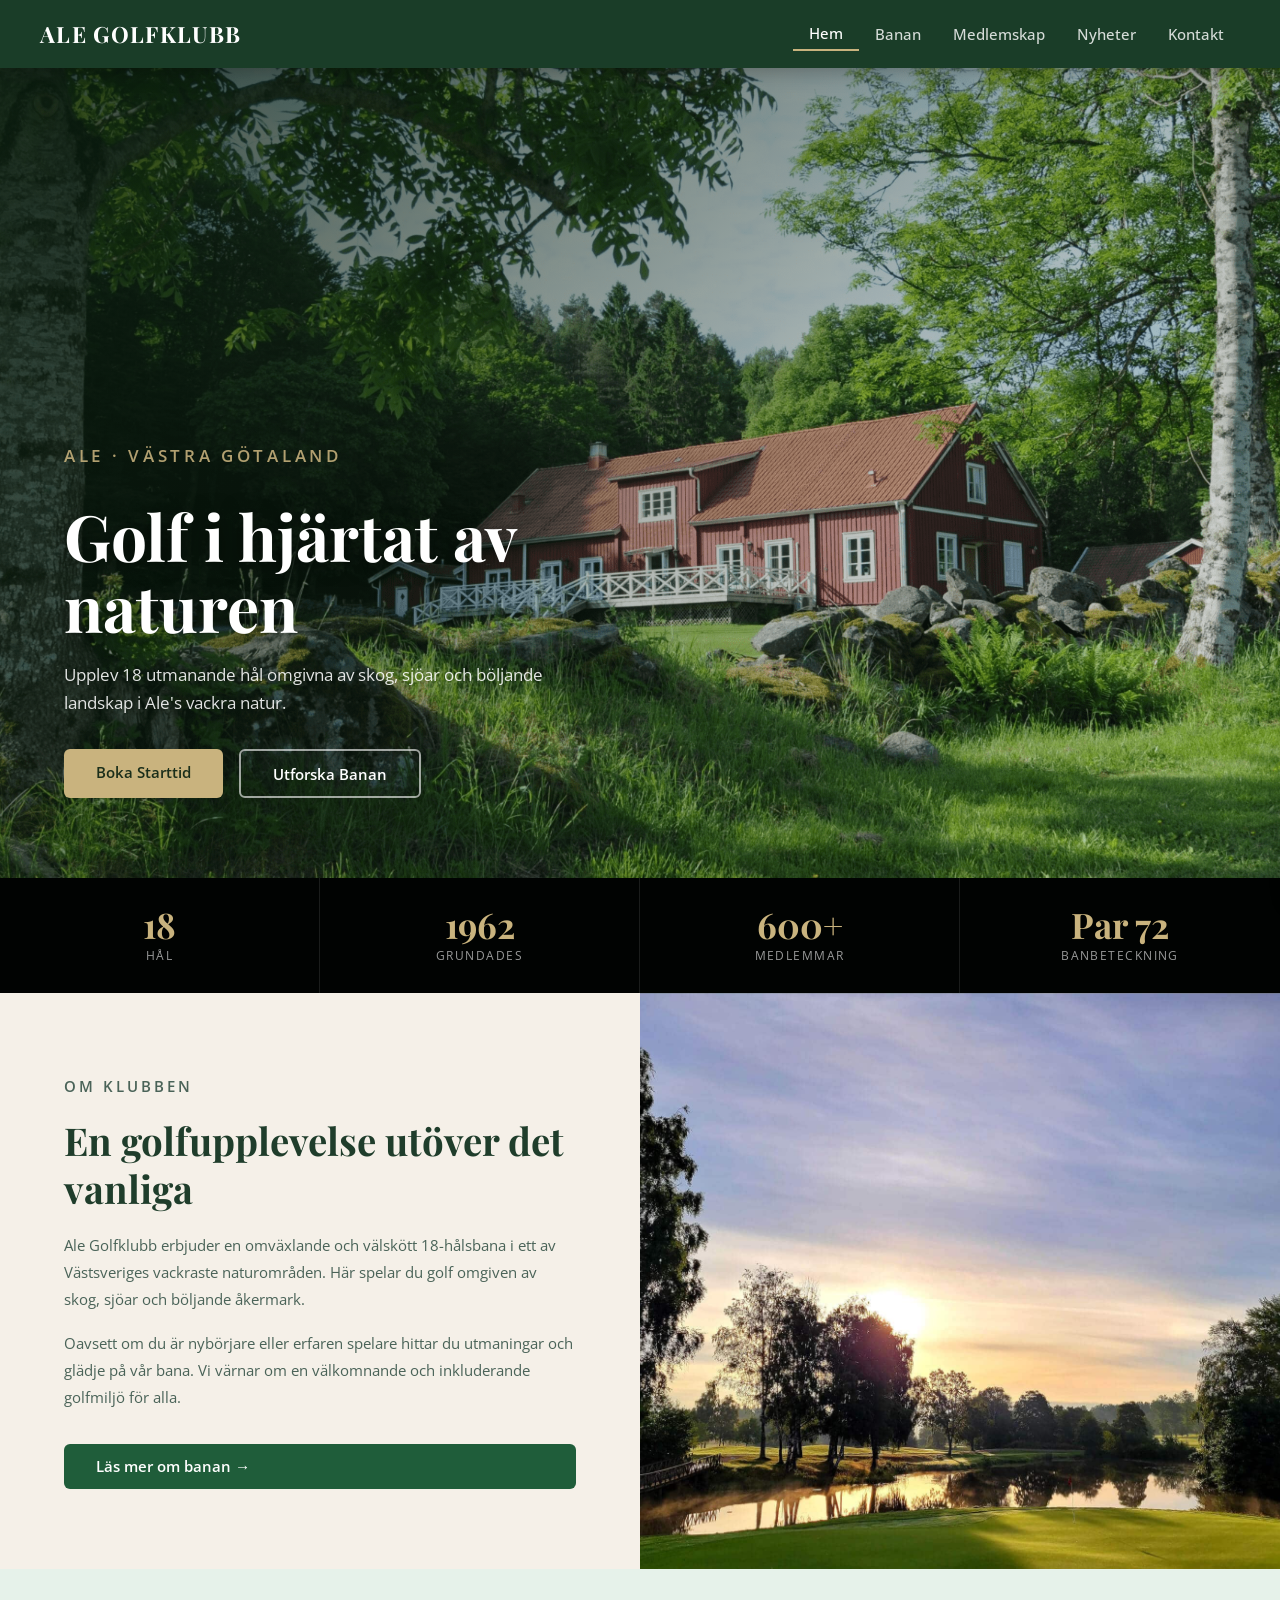
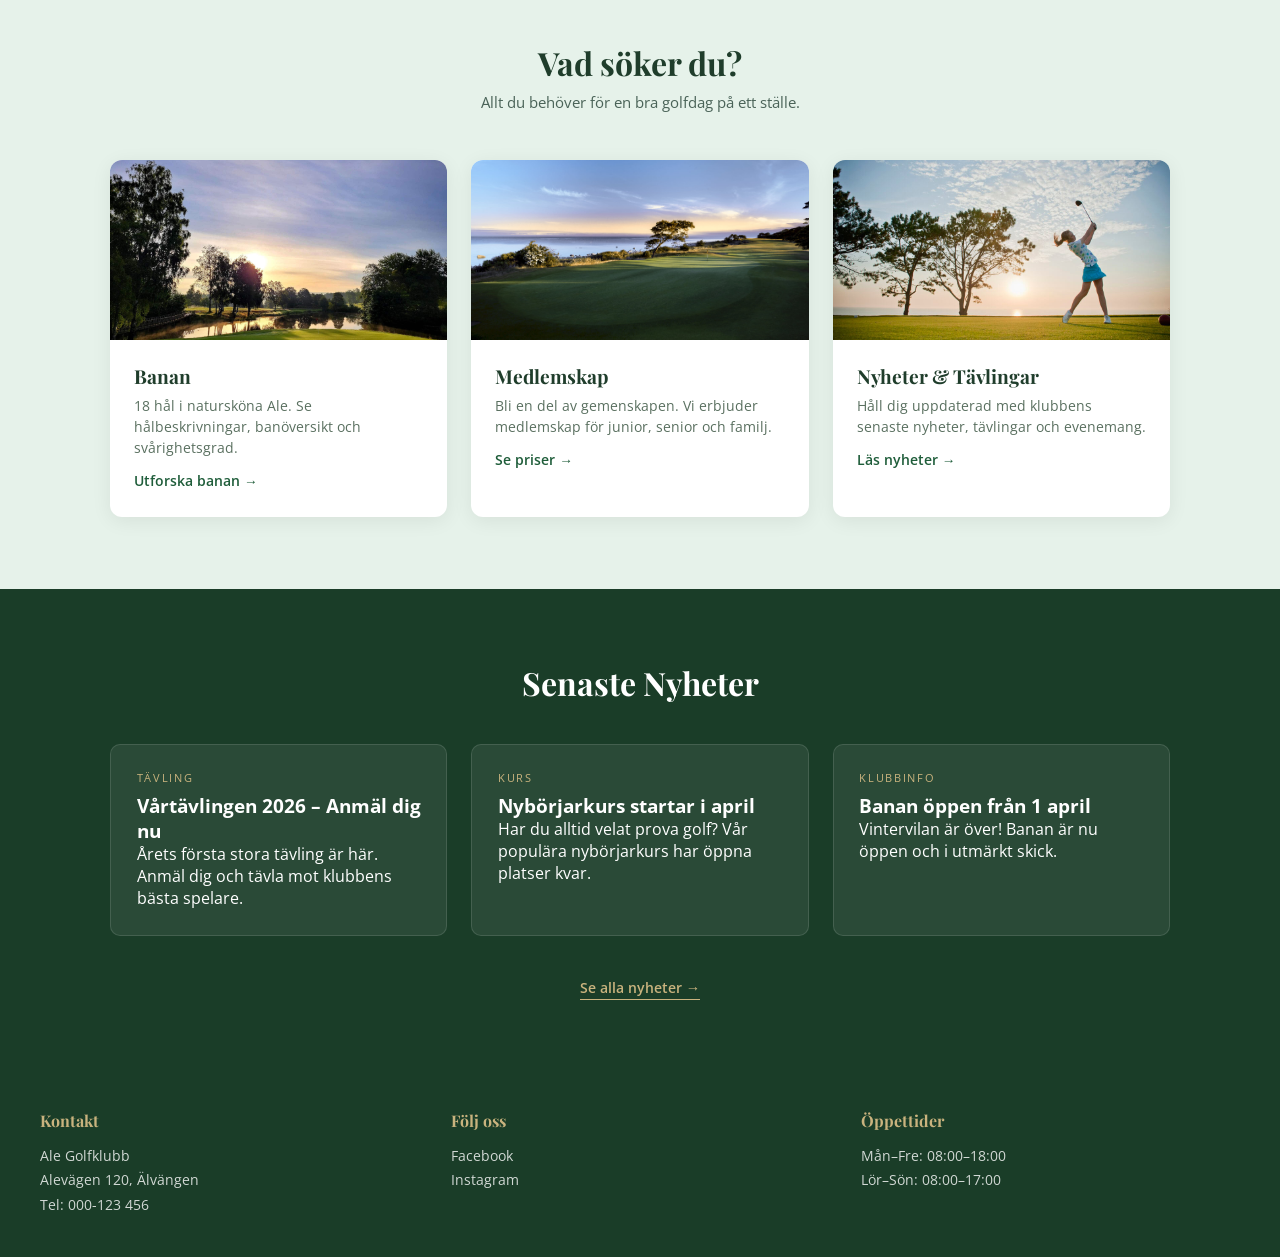
==== commit c4eaa1e8: "måndag v.16" ====
--- a/index.html
+++ b/index.html
@@ -66,7 +66,7 @@
   </div>
 </div>
 
-<section class="home-intro">
+<main class="home-intro">
   <div class="home-intro-text">
     <p class="section-eyebrow">Om Klubben</p>
     <h2>En golfupplevelse utöver det vanliga</h2>
@@ -75,7 +75,7 @@
     <a href="banor.html" class="btn-green" style="margin-top: 1rem;">Läs mer om banan →</a>
   </div>
   <div class="home-intro-image"></div>
-</section>
+</main>
 
 <section class="home-quicklinks">
   <h2>Vad söker du?</h2>
@@ -90,7 +90,7 @@
       </div>
     </a>
     <a href="medlemskap.html" class="quicklink-card">
-      <div class="quicklink-img" style="background-image: url('/img/23d38b5e-8bd7-4df6-b530-bfa7edab1aef.avif');"></div>
+      <div class="quicklink-img" style="background-image: url('/img/9d8220f3-visby-hal-6.jpg');"></div>
       <div class="quicklink-body">
         <h3>Medlemskap</h3>
         <p>Bli en del av gemenskapen. Vi erbjuder medlemskap för junior, senior och familj.</p>
@@ -98,7 +98,7 @@
       </div>
     </a>
     <a href="nyheter.html" class="quicklink-card">
-      <div class="quicklink-img" style="background-image: url('/img/alegkhus.jpg');"></div>
+      <div class="quicklink-img" style="background-image: url('/img/gettyimages-121322044-1024x576.jpg');"></div>
       <div class="quicklink-body">
         <h3>Nyheter & Tävlingar</h3>
         <p>Håll dig uppdaterad med klubbens senaste nyheter, tävlingar och evenemang.</p>
@@ -147,20 +147,7 @@
   </div>
 </footer>
 
-<script>
-  const hamburger = document.getElementById('hamburger');
-  const mobileMenu = document.getElementById('mobileMenu');
-  const overlay = document.getElementById('menuOverlay');
-
-  function toggleMenu() {
-    hamburger.classList.toggle('open');
-    mobileMenu.classList.toggle('open');
-    overlay.classList.toggle('open');
-  }
-
-  hamburger.addEventListener('click', toggleMenu);
-  overlay.addEventListener('click', toggleMenu);
-</script>
+<script src="js/main.js"></script>
 
 </body>
 </html>
--- a/css/style.css
+++ b/css/style.css
@@ -1,6 +1,6 @@
 @import url('https://fonts.googleapis.com/css2?family=Playfair+Display:ital,wght@0,400;0,700;1,400&family=Open+Sans:wght@400;500;600&display=swap');
 
-*, *::before, *::after {
+* {
   box-sizing: border-box;
   margin: 0;
   padding: 0;
@@ -11,8 +11,6 @@
   background-color: #e6f2ea;
   color: #1f3d2b;
 }
-
-/* ── DELADE VERKTYG ─────────────────────────────────────── */
 
 .eyebrow {
   display: block;
@@ -32,14 +30,9 @@
   border-radius: 2px;
 }
 
-/* Knappar — alla varianter */
-.btn,
-.btn-primary,
-.btn-outline,
-.btn-green,
-.btn-dark,
-.btn-gold,
-.btn-ghost {
+/* knappar */
+
+.btn, .btn-primary, .btn-outline, .btn-green, .btn-dark, .btn-gold, .btn-ghost {
   display: inline-block;
   padding: 0.8rem 2rem;
   border: none;
@@ -52,8 +45,8 @@
   transition: background 0.2s, transform 0.15s;
 }
 
-.btn-primary,
-.btn-gold {
+/* guld-knapp - används på hero och CTA */
+.btn-primary, .btn-gold {
   background: #c9b37e;
   color: #1a2e1a;
 }
@@ -63,28 +56,28 @@
   transform: translateY(-2px);
 }
 
-.btn-dark,.btn-green {
+/* mörkgrön knapp */
+.btn-dark, .btn-green {
   background: #1f5d3a;
   color: white;
 }
-.btn-dark:hover,
-.btn-green:hover {
+.btn-dark:hover, .btn-green:hover {
   background: #174c2f;
 }
 
-.btn-outline,
-.btn-ghost {
+/* genomskinlig knapp mot mörk bakgrund */
+.btn-outline, .btn-ghost {
   background: transparent;
   color: white;
   border: 2px solid rgba(255,255,255,0.6);
 }
-.btn-outline:hover,
-.btn-ghost:hover {
+.btn-outline:hover, .btn-ghost:hover {
   border-color: #c9b37e;
   color: #c9b37e;
 }
 
-/* Kort */
+/* kort - återanvänds på nyheter och index */
+
 .card-grid {
   display: grid;
   grid-template-columns: repeat(3, 1fr);
@@ -131,6 +124,7 @@
   line-height: 1.6;
 }
 
+/* glasskort används på pristabell */
 .card-glass {
   background: rgba(255,255,255,0.10);
   backdrop-filter: blur(12px);
@@ -151,6 +145,7 @@
   border-color: #c9b37e;
 }
 
+/* mörkgrön glastig bakgrund, används i nyhetsdel på index */
 .card-dark {
   background: rgba(255,255,255,0.07);
   border: 1px solid rgba(255,255,255,0.12);
@@ -163,7 +158,7 @@
   background: rgba(255,255,255,0.12);
 }
 
-/* Nyhets-etiketter */
+/* nyhetsetikett och datum */
 .news-tag {
   display: inline-block;
   font-size: 0.68rem;
@@ -203,7 +198,7 @@
   padding-bottom: 2px;
 }
 
-/* ── HEADER & HAMBURGERMENY ──────────────────────────────── */
+/* header + hamburgermeny */
 
 .header {
   background-color: #1a3d28;
@@ -228,7 +223,6 @@
 .nav {
   display: flex;
   align-items: center;
-  gap: 0;
 }
 .nav a {
   color: rgba(255,255,255,0.82);
@@ -246,7 +240,6 @@
   border-bottom: 2px solid #c9b37e;
 }
 
-/* Hamburgarknapp — dold på desktop */
 .hamburger {
   display: none;
   flex-direction: column;
@@ -258,7 +251,6 @@
   padding: 4px;
   z-index: 300;
 }
-
 .hamburger span {
   display: block;
   width: 24px;
@@ -267,8 +259,6 @@
   border-radius: 2px;
   transition: transform 0.25s, opacity 0.25s;
 }
-
-/* Animering när menyn är öppen */
 .hamburger.open span:nth-child(1) {
   transform: translateY(7px) rotate(45deg);
 }
@@ -279,7 +269,6 @@
   transform: translateY(-7px) rotate(-45deg);
 }
 
-/* Sidopanel-meny */
 .mobile-menu {
   position: fixed;
   top: 0;
@@ -295,11 +284,9 @@
   box-shadow: -4px 0 24px rgba(0,0,0,0.3);
   transition: right 0.3s ease;
 }
-
 .mobile-menu.open {
   right: 0;
 }
-
 .mobile-menu a {
   color: rgba(255,255,255,0.85);
   text-decoration: none;
@@ -316,7 +303,6 @@
   color: #c9b37e;
 }
 
-/* Overlay bakom menyn */
 .menu-overlay {
   display: none;
   position: fixed;
@@ -328,7 +314,7 @@
   display: block;
 }
 
-/* ── FOOTER ──────────────────────────────────────────────── */
+/* footer */
 
 .footer {
   background-color: #1a3d28;
@@ -350,7 +336,7 @@
   opacity: 0.8;
 }
 
-/* ── HEM ─────────────────────────────────────────────────── */
+/* index.html */
 
 .home-hero {
   height: 90vh;
@@ -400,15 +386,14 @@
   line-height: 1.65;
   margin-bottom: 2rem;
 }
-.home-hero-btns,
-.hero-btns {
+.home-hero-btns, .hero-btns {
   display: flex;
   gap: 1rem;
   flex-wrap: wrap;
 }
 
 .home-stats {
-  background-color: #1a3d28;
+  background-color: #010302;
   display: grid;
   grid-template-columns: repeat(4, 1fr);
   text-align: center;
@@ -478,7 +463,6 @@
   min-height: 400px;
 }
 
-/* Quicklinks */
 .home-quicklinks {
   padding: 4.5rem 2.5rem;
   background-color: #e6f2ea;
@@ -546,7 +530,6 @@
   color: #1f5d3a;
 }
 
-/* Nyhetsstrip på hem */
 .home-news-strip {
   background-color: #1a3d28;
   padding: 4.5rem 2.5rem;
@@ -578,7 +561,7 @@
   line-height: 1.55;
 }
 
-/* ── MEDLEMSKAP ──────────────────────────────────────────── */
+/* medlemskap.html */
 
 .member-hero {
   height: 65vh;
@@ -598,6 +581,7 @@
   inset: 0;
   background: linear-gradient(to bottom, rgba(10,28,18,0.65) 0%, rgba(10,28,18,0.35) 50%, rgba(10,28,18,0.70) 100%);
 }
+
 .member-hero-content {
   position: relative;
   z-index: 1;
@@ -854,7 +838,7 @@
   background: #b39e63;
 }
 
-/* ── NYHETER ─────────────────────────────────────────────── */
+/* nyheter.html */
 
 .news-hero {
   height: 55vh;
@@ -887,7 +871,7 @@
 }
 
 .news-featured {
-  background-color: #f5f0e8;
+  background-color: #ffffff;
   padding: 4rem 2.5rem;
 }
 .news-featured-inner {
@@ -1033,7 +1017,7 @@
   background: #b39e63;
 }
 
-/* ── BANOR ───────────────────────────────────────────────── */
+/* banor.html */
 
 .course-hero {
   height: 72vh;
--- a/css/extra.css
+++ b/css/extra.css
@@ -1,93 +1,93 @@
-/* ── RESPONSIV ───────────────────────────────────────────── */
+/* responsiv */
 
 @media (max-width: 900px) {
-    .home-stats,
-    .card-grid,
-    .news-strip-grid,
-    .quicklinks-grid,
-    .news-article-grid {
-      grid-template-columns: repeat(2, 1fr);
-    }
-    .home-intro {
-      grid-template-columns: 1fr;
-    }
-    .home-intro-image {
-      min-height: 280px;
-    }
-    .plans-grid {
-      grid-template-columns: 1fr;
-      max-width: 420px;
-      margin-inline: auto;
-    }
-    .benefit-row {
-      grid-template-columns: 1fr;
-    }
-    .benefit-row.reverse {
-      direction: ltr;
-    }
-    .news-featured-inner {
-      grid-template-columns: 1fr;
-    }
-    .news-featured-img {
-      height: 260px;
-    }
-    .course-info-body {
-      grid-template-columns: 1fr;
-    }
-    .course-image-block {
-      height: 280px;
-      order: -1;
-    }
-    .holes-grid {
-      grid-template-columns: 1fr;
-    }
-    .course-hero h1 {
-      font-size: 2.5rem;
-    }
-    .course-hero .subtitle {
-      font-size: 1.2rem;
-    }
+  .home-stats,
+  .card-grid,
+  .news-strip-grid,
+  .quicklinks-grid,
+  .news-article-grid {
+    grid-template-columns: repeat(2, 1fr);
   }
-  
-  @media (max-width: 768px) {
-    .nav {
-      display: none;
-    }
-    .hamburger {
-      display: flex;
-    }
+  .home-intro {
+    grid-template-columns: 1fr;
   }
-  
-  @media (max-width: 600px) {
-    .home-hero-content {
-      padding: 0 1.5rem 3.5rem;
-    }
-    .home-hero-content h1 {
-      font-size: 2.6rem;
-    }
-    .home-intro-text {
-      padding: 3rem 1.8rem;
-    }
-    .card-grid,
-    .quicklinks-grid,
-    .news-strip-grid,
-    .news-article-grid {
-      grid-template-columns: 1fr;
-    }
-    .home-stats {
-      grid-template-columns: repeat(2, 1fr);
-    }
-    .member-hero-content h1 {
-      font-size: 2.2rem;
-    }
-    .course-features {
-      grid-template-columns: 1fr;
-    }
-    .logo {
-      font-size: 1.1rem;
-    }
-    .nav a {
-      padding: 0.3rem 0.5rem;
-      font-size: 0.82rem;
-    }
-  }+  .home-intro-image {
+    min-height: 280px;
+  }
+  .plans-grid {
+    grid-template-columns: 1fr;
+    max-width: 420px;
+    margin-inline: auto;
+  }
+  .benefit-row {
+    grid-template-columns: 1fr;
+  }
+  .benefit-row.reverse {
+    direction: ltr;
+  }
+  .news-featured-inner {
+    grid-template-columns: 1fr;
+  }
+  .news-featured-img {
+    height: 260px;
+  }
+  .course-info-body {
+    grid-template-columns: 1fr;
+  }
+  .course-image-block {
+    height: 280px;
+    order: -1;
+  }
+  .holes-grid {
+    grid-template-columns: 1fr;
+  }
+  .course-hero h1 {
+    font-size: 2.5rem;
+  }
+  .course-hero .subtitle {
+    font-size: 1.2rem;
+  }
+}
+
+@media (max-width: 768px) {
+  .nav {
+    display: none;
+  }
+  .hamburger {
+    display: flex;
+  }
+}
+
+@media (max-width: 600px) {
+  .home-hero-content {
+    padding: 0 1.5rem 3.5rem;
+  }
+  .home-hero-content h1 {
+    font-size: 2.6rem;
+  }
+  .home-intro-text {
+    padding: 3rem 1.8rem;
+  }
+  .card-grid,
+  .quicklinks-grid,
+  .news-strip-grid,
+  .news-article-grid {
+    grid-template-columns: 1fr;
+  }
+  .home-stats {
+    grid-template-columns: repeat(2, 1fr);
+  }
+  .member-hero-content h1 {
+    font-size: 2.2rem;
+  }
+  .course-features {
+    grid-template-columns: 1fr;
+  }
+  .logo {
+    font-size: 1.1rem;
+  }
+  .nav a {
+    padding: 0.3rem 0.5rem;
+    font-size: 0.82rem;
+  }
+}
